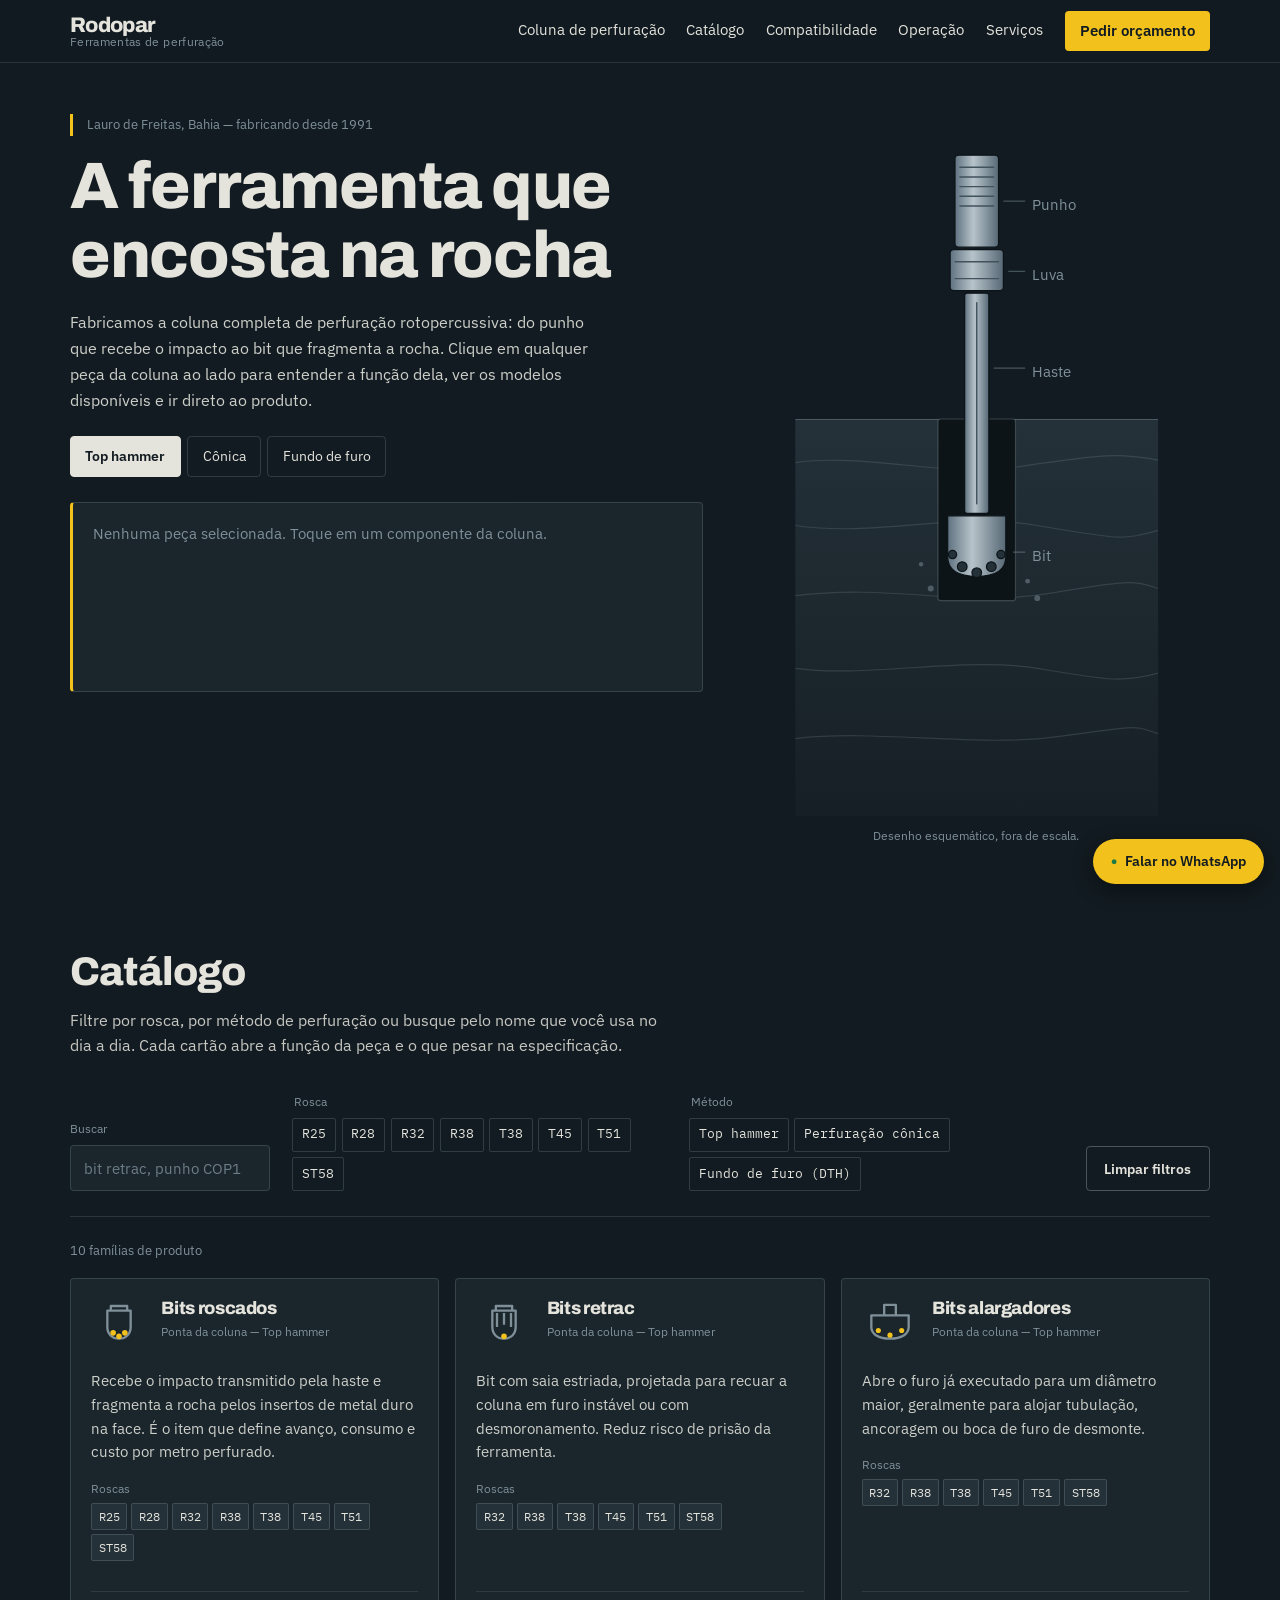
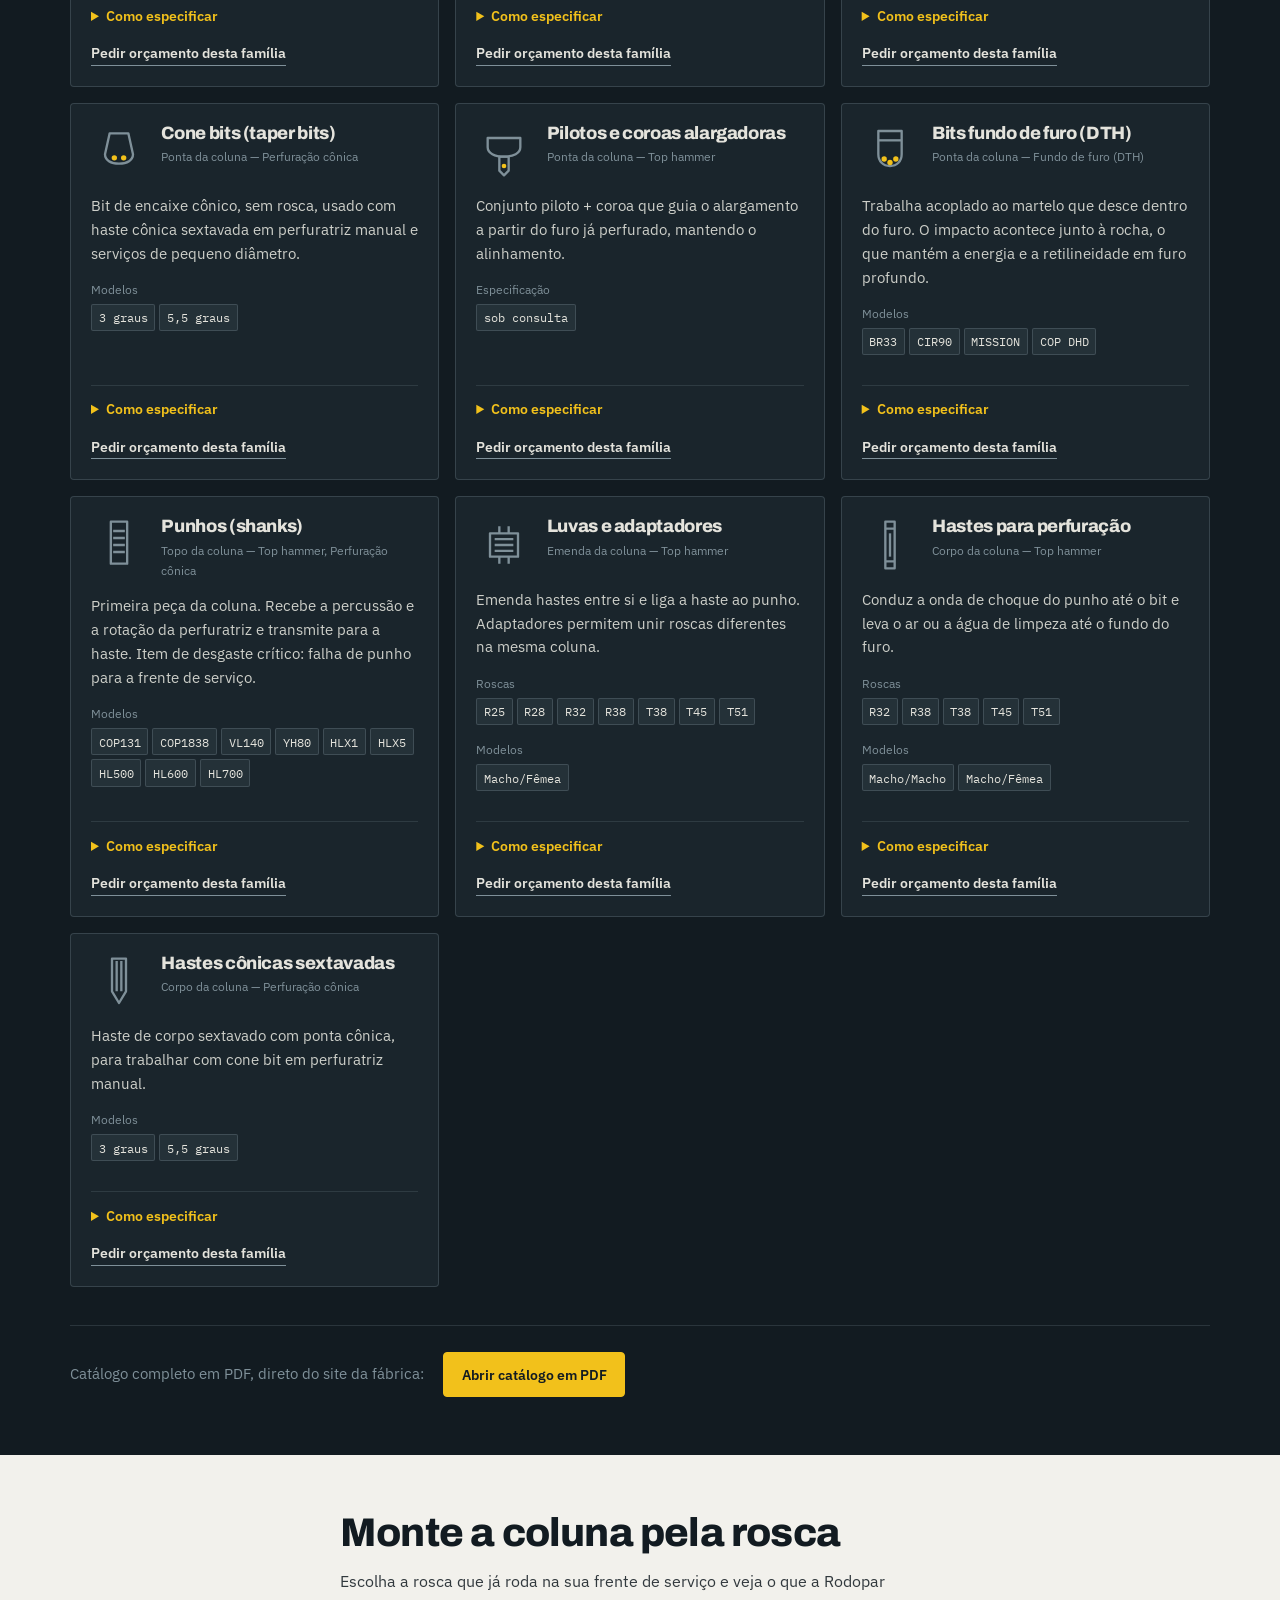
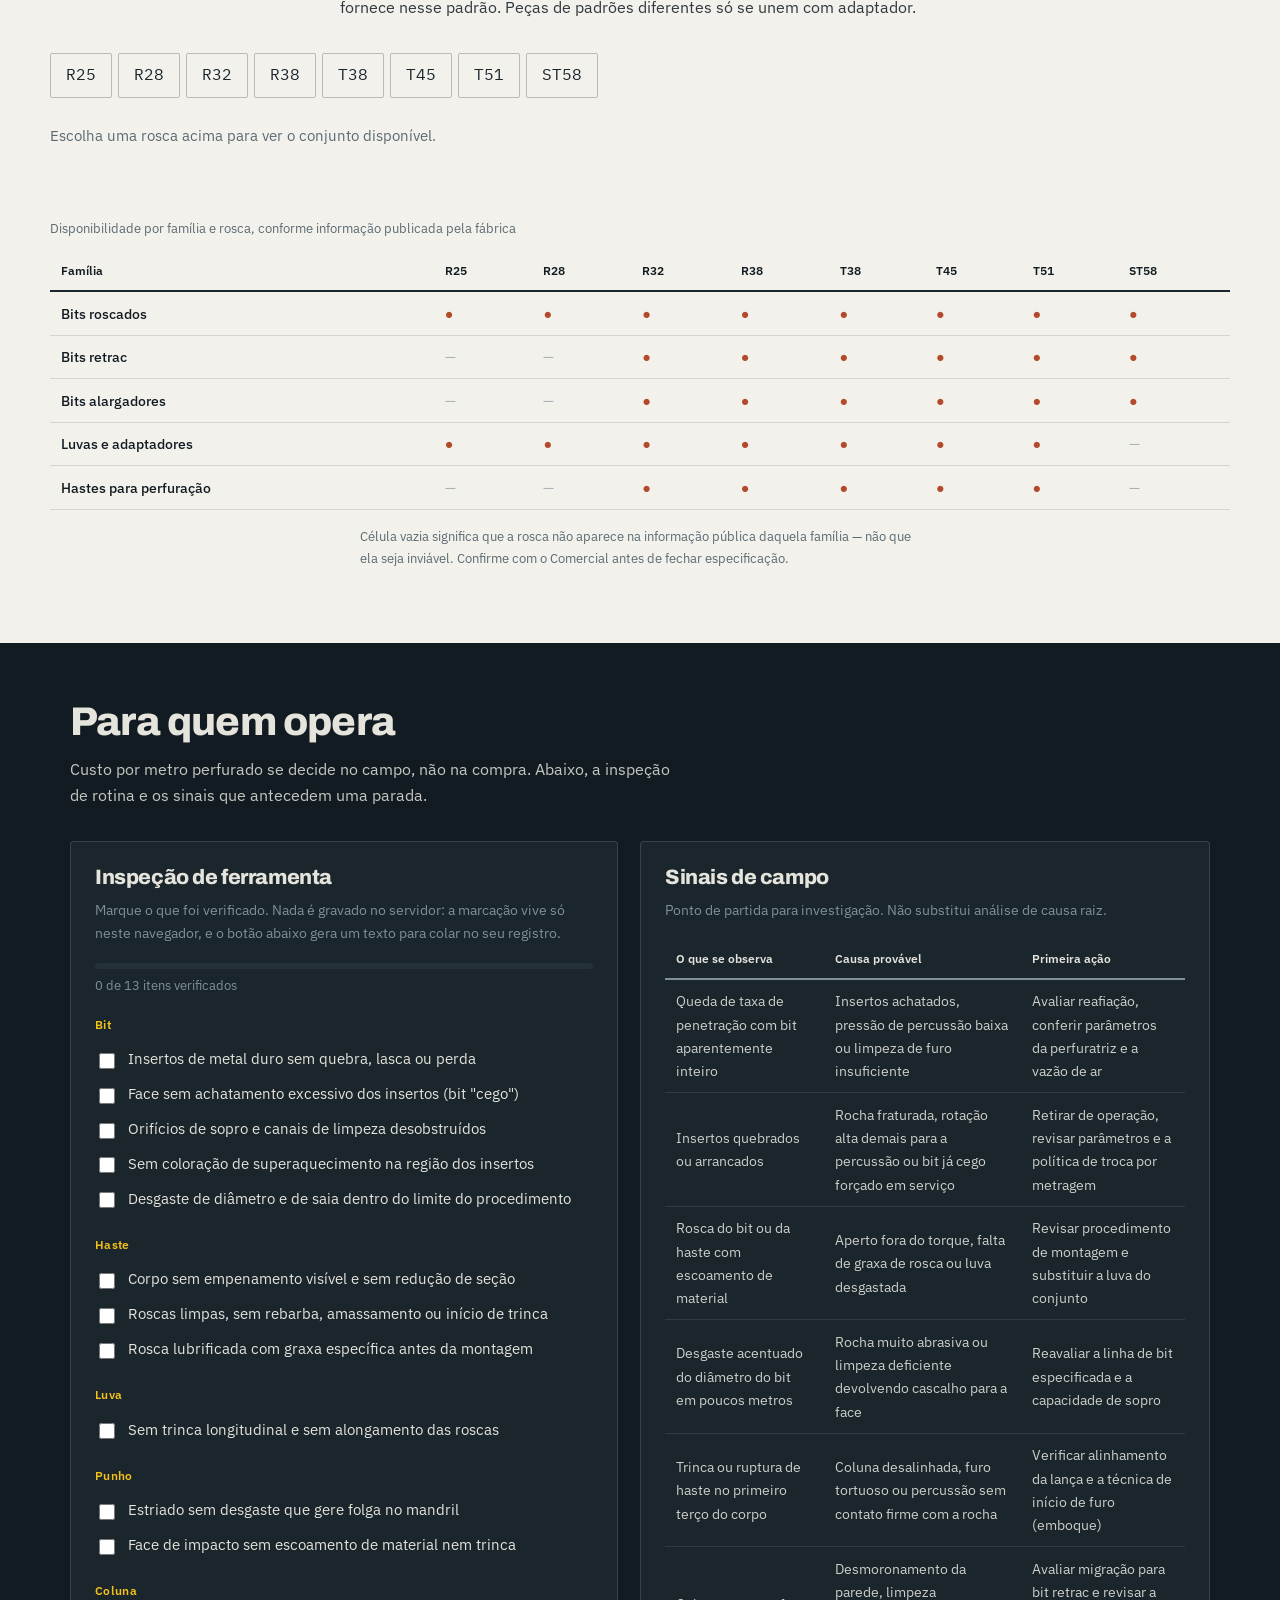
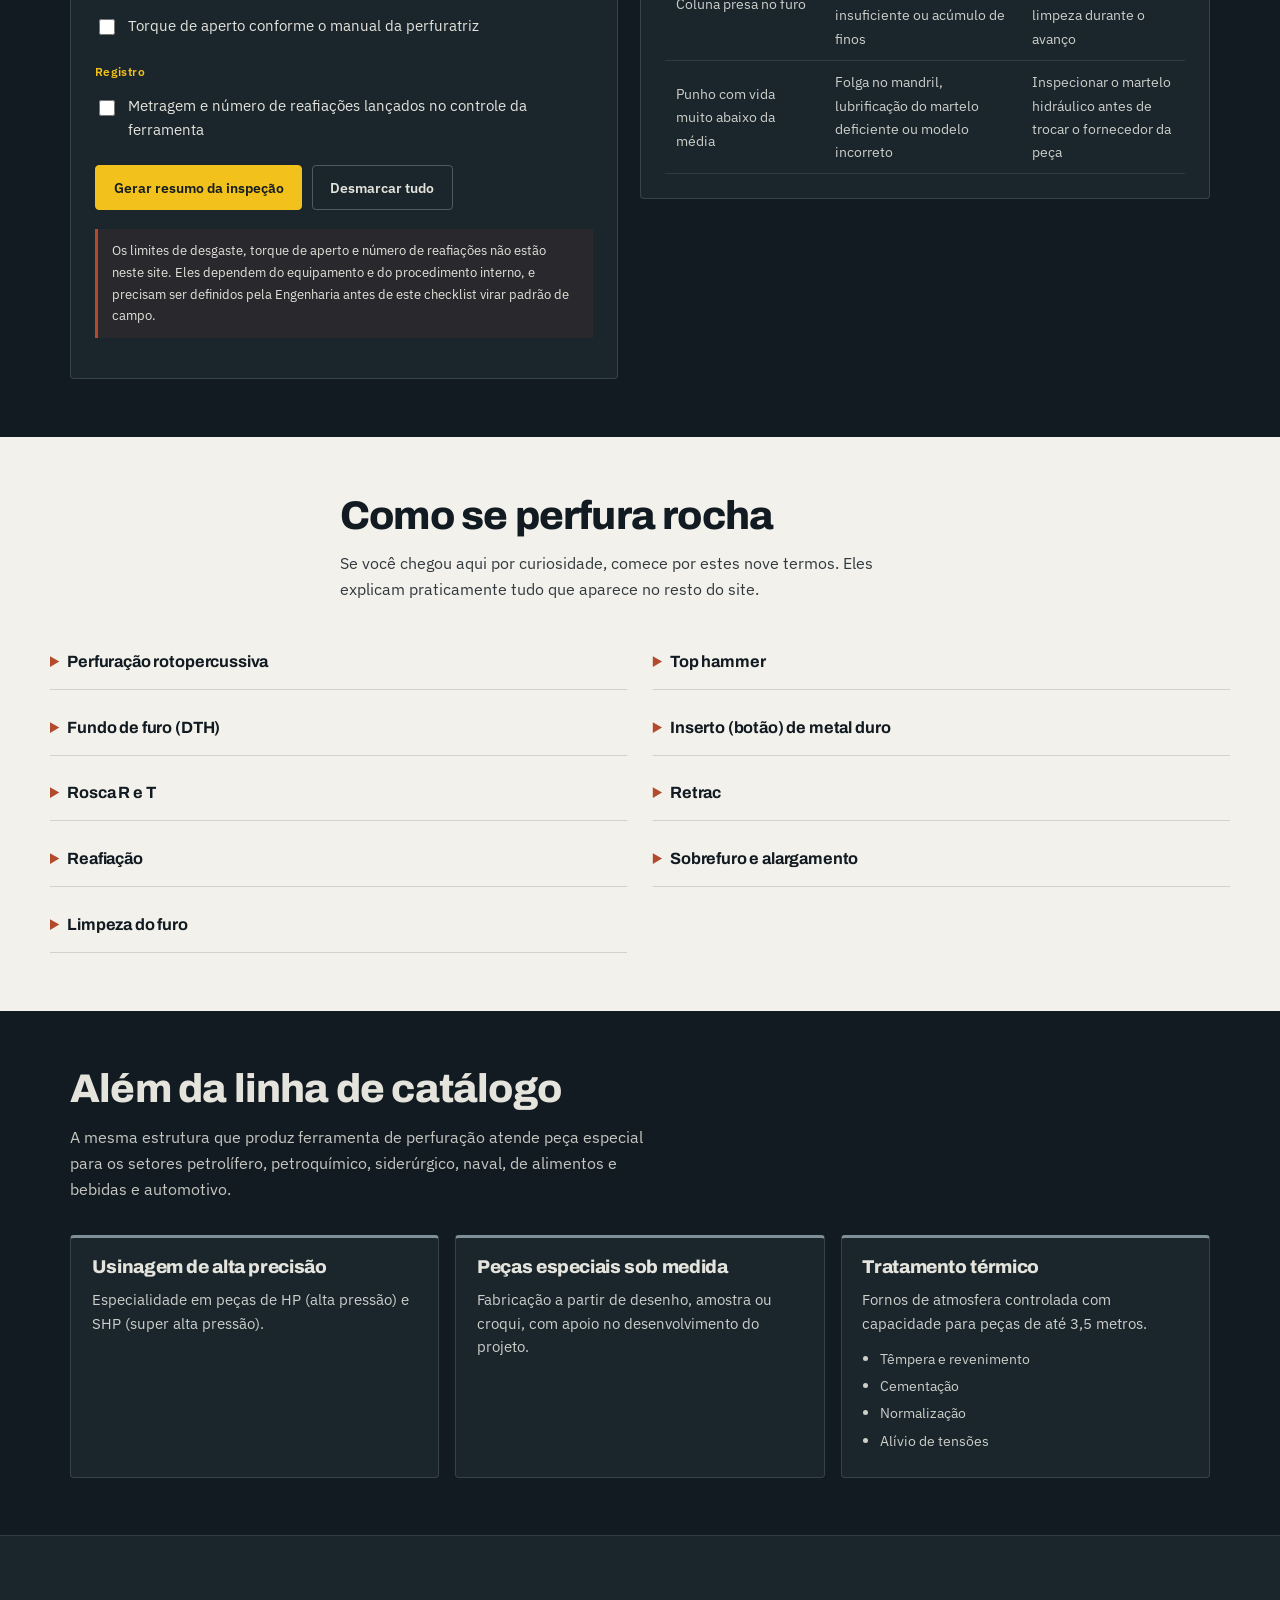
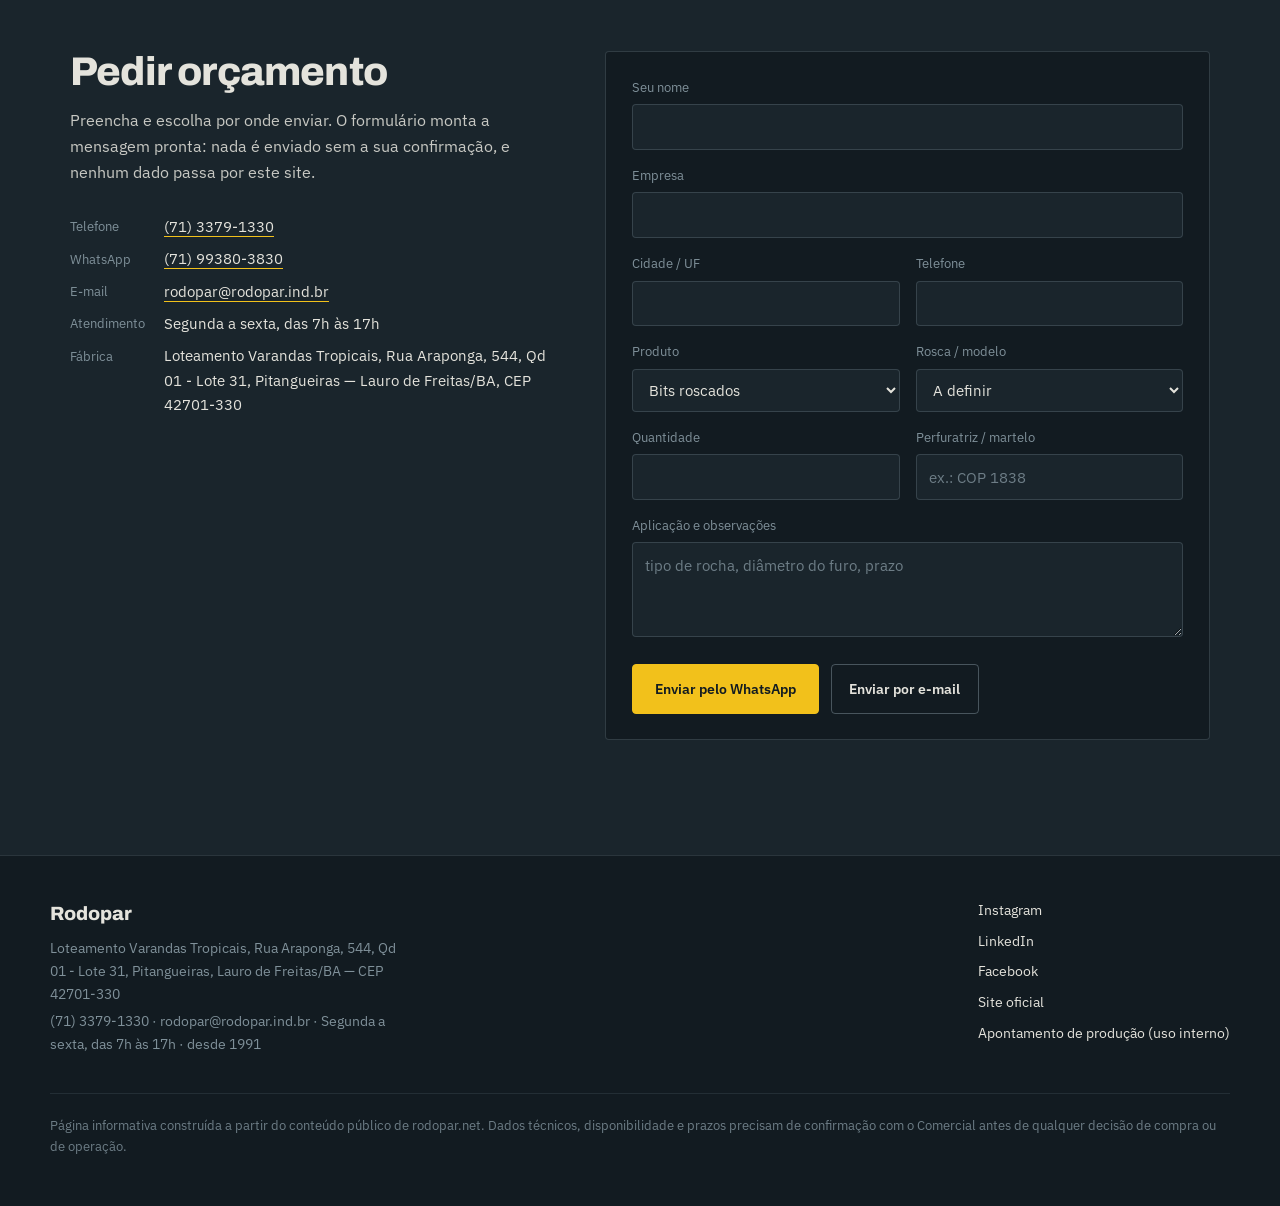
==== index.html @ 286dff02 "Add files via upload" ====
<!DOCTYPE html>
<html lang="pt-BR">
<head>
<meta charset="utf-8">
<meta name="viewport" content="width=device-width, initial-scale=1">
<title>Rodopar — Ferramentas de perfuração para mineração</title>
<meta name="description" content="Fabricante brasileiro de ferramentas de perfuração para mineração desde 1991: bits roscados, retrac, alargadores, cone bits, hastes, luvas, punhos e bits fundo de furo. Catálogo interativo, compatibilidade de roscas e guia de operação.">
<meta name="theme-color" content="#121B21">
<meta property="og:title" content="Rodopar — Ferramentas de perfuração para mineração">
<meta property="og:description" content="Bits, hastes, luvas, punhos e bits DTH. Catálogo interativo e guia de coluna de perfuração.">
<meta property="og:type" content="website">
<link rel="preconnect" href="https://fonts.googleapis.com">
<link rel="preconnect" href="https://fonts.gstatic.com" crossorigin>
<link href="https://fonts.googleapis.com/css2?family=Archivo:wght@500;700;800&family=IBM+Plex+Mono:wght@400;500&family=IBM+Plex+Sans:wght@400;500;600&display=swap" rel="stylesheet">
<style>
/* =============================================================
   Rodopar — estilo.css
   Paleta: aço azulado (têmpera), cinza carbeto, poeira de rocha,
   amarelo de sinalização de mina e óxido de ferro para alertas.
   Tipografia: Archivo (títulos) + IBM Plex Sans (texto)
               + IBM Plex Mono só em códigos de rosca.
   ============================================================= */

:root{
  --aco-900:#121b21;
  --aco-800:#1a252c;
  --aco-700:#243138;
  --aco-600:#33434c;
  --carbeto:#7f9099;
  --poeira:#e4e3dc;
  --poeira-clara:#f2f1ec;
  --branco:#fbfbf9;
  --sinal:#f2c11b;
  --sinal-escuro:#c69a06;
  --oxido:#b24a2b;

  --fonte-titulo:'Archivo','Helvetica Neue',Arial,sans-serif;
  --fonte-texto:'IBM Plex Sans','Segoe UI',Roboto,sans-serif;
  --fonte-cod:'IBM Plex Mono',ui-monospace,monospace;

  --largura:1180px;
  --raio:4px;
  --borda:1px solid rgba(127,144,153,.28);
}

*{box-sizing:border-box}

html{scroll-behavior:smooth}
@media (prefers-reduced-motion:reduce){
  html{scroll-behavior:auto}
  *,*::before,*::after{animation-duration:.001ms !important;transition-duration:.001ms !important}
}

body{
  margin:0;
  background:var(--aco-900);
  color:var(--poeira);
  font-family:var(--fonte-texto);
  font-size:16px;
  line-height:1.62;
  -webkit-font-smoothing:antialiased;
}

h1,h2,h3{font-family:var(--fonte-titulo);font-weight:800;line-height:1.06;letter-spacing:-.02em;margin:0}
p{margin:0 0 1rem}
a{color:inherit}

:focus-visible{outline:2px solid var(--sinal);outline-offset:3px}

.pular{
  position:absolute;left:-999px;top:0;z-index:60;
  background:var(--sinal);color:var(--aco-900);padding:.7rem 1rem;font-weight:600;
}
.pular:focus{left:.5rem;top:.5rem}

/* ---------------- topo ---------------- */
.topo{
  position:sticky;top:0;z-index:50;
  background:rgba(18,27,33,.94);
  backdrop-filter:blur(8px);
  border-bottom:1px solid rgba(127,144,153,.22);
}
.topo__interno{
  max-width:var(--largura);margin:0 auto;padding:.7rem 1.25rem;
  display:flex;align-items:center;gap:1rem;flex-wrap:wrap;
}
.marca{text-decoration:none;display:flex;flex-direction:column;line-height:1.1;margin-right:auto}
.marca__nome{font-family:var(--fonte-titulo);font-weight:800;font-size:1.32rem;letter-spacing:-.03em}
.marca__desc{font-size:.72rem;color:var(--carbeto);letter-spacing:.03em}

.nav{display:flex;align-items:center;gap:1.35rem;flex-wrap:wrap}
.nav a{
  text-decoration:none;font-size:.92rem;color:var(--poeira);
  padding:.2rem 0;border-bottom:2px solid transparent;
}
.nav a:hover{border-bottom-color:var(--sinal)}
.nav .nav__cta{
  background:var(--sinal);color:var(--aco-900);font-weight:600;
  padding:.5rem .95rem;border-radius:var(--raio);border-bottom:none;
}
.nav .nav__cta:hover{background:#ffd23f;border-bottom:none}

.menu-botao{
  display:none;align-items:center;gap:.5rem;
  background:none;border:var(--borda);color:var(--poeira);
  border-radius:var(--raio);padding:.45rem .8rem;font:inherit;font-size:.85rem;cursor:pointer;
}
.menu-botao__barra{width:16px;height:2px;background:currentColor;box-shadow:0 5px 0 currentColor,0 -5px 0 currentColor}

@media (max-width:860px){
  .menu-botao{display:inline-flex}
  .nav{display:none;width:100%;flex-direction:column;align-items:stretch;gap:0;padding-top:.5rem}
  .nav.nav--aberta{display:flex}
  .nav a{padding:.75rem .2rem;border-bottom:1px solid rgba(127,144,153,.16)}
  .nav .nav__cta{margin-top:.6rem;text-align:center}
}

/* ---------------- hero ---------------- */
.hero{
  max-width:var(--largura);margin:0 auto;padding:3.2rem 1.25rem 3rem;
  display:grid;grid-template-columns:1.15fr .85fr;gap:2.5rem;align-items:start;
}
.hero__origem{
  font-size:.82rem;color:var(--carbeto);margin:0 0 1rem;
  padding-left:.85rem;border-left:3px solid var(--sinal);
}
.hero__titulo{font-size:clamp(2.4rem,5.4vw,4.1rem);max-width:15ch}
.hero__resumo{margin-top:1.2rem;max-width:52ch;color:#cdcfc9}

.metodo{display:flex;gap:.4rem;flex-wrap:wrap;margin:1.4rem 0 1.6rem}
.metodo__opcao{
  font:inherit;font-size:.88rem;cursor:pointer;
  background:transparent;color:var(--poeira);
  border:var(--borda);border-radius:var(--raio);padding:.5rem .9rem;
}
.metodo__opcao[aria-pressed="true"]{background:var(--poeira);color:var(--aco-900);border-color:var(--poeira);font-weight:600}

.peca-info{
  border:var(--borda);border-left:3px solid var(--sinal);
  background:var(--aco-800);border-radius:var(--raio);
  padding:1.15rem 1.25rem;min-height:190px;
}
.peca-info__vazio{color:var(--carbeto);font-size:.92rem;margin:0}
.peca-info h3{font-size:1.28rem;margin-bottom:.5rem}
.peca-info__papel{font-size:.76rem;color:var(--sinal);margin:0 0 .55rem;letter-spacing:.04em}
.peca-info p{font-size:.94rem;margin-bottom:.7rem}
.peca-info__lista{display:flex;flex-wrap:wrap;gap:.35rem;margin:0 0 .9rem;padding:0;list-style:none}
.peca-info__lista li{
  font-family:var(--fonte-cod);font-size:.78rem;
  background:var(--aco-700);border:1px solid rgba(127,144,153,.3);
  border-radius:2px;padding:.18rem .45rem;
}
.peca-info__acao{display:inline-block;text-decoration:none;font-size:.88rem;font-weight:600;color:var(--sinal);border-bottom:1px solid var(--sinal)}

/* ---------------- diagrama da coluna ---------------- */
.hero__grafico{position:relative}
.coluna{width:100%;height:auto;display:block;max-height:78vh;margin-inline:auto}
.coluna__nota{font-size:.74rem;color:var(--carbeto);text-align:center;margin:.6rem 0 0}

.estrato path{fill:none;stroke:rgba(127,144,153,.24);stroke-width:1}
.superficie{stroke:var(--carbeto);stroke-width:1.4;opacity:.6}
.furo{fill:#0d1418;stroke:rgba(127,144,153,.35);stroke-width:1}
.pó circle{fill:var(--carbeto);opacity:.5}

.peca{cursor:pointer}
.peca__alvo{fill:transparent}
.peca__corpo{fill:url(#gradAco);stroke:#0d1418;stroke-width:1}
.peca__detalhe path{fill:none;stroke:#41525c;stroke-width:1.2;stroke-linecap:round}
.peca__botoes circle{fill:var(--aco-700);stroke:#0d1418;stroke-width:1}
.peca__rotulo{
  font-family:var(--fonte-texto);font-size:12px;fill:var(--carbeto);
  dominant-baseline:middle;
}
.peca__linha{stroke:rgba(127,144,153,.5);stroke-width:1}

.peca:hover .peca__corpo,
.peca:focus-visible .peca__corpo{stroke:var(--sinal);stroke-width:2}
.peca:hover .peca__rotulo,
.peca:focus-visible .peca__rotulo{fill:var(--poeira)}
.peca:focus{outline:none}

.peca[data-ativa="true"] .peca__corpo{stroke:var(--sinal);stroke-width:2.4}
.peca[data-ativa="true"] .peca__rotulo{fill:var(--sinal);font-weight:600}
.peca[data-ativa="true"] .peca__botoes circle{fill:var(--sinal-escuro)}
.peca--externa .peca__corpo{fill:#3c4a53}

/* o atributo hidden nao vale dentro de SVG: precisa da regra abaixo */
.conjunto[hidden]{display:none}

/* revelação única no carregamento */
.conjunto:not([hidden]) .peca{animation:surgir .5s ease-out both}
.conjunto:not([hidden]) .peca:nth-of-type(2){animation-delay:.08s}
.conjunto:not([hidden]) .peca:nth-of-type(3){animation-delay:.16s}
.conjunto:not([hidden]) .peca:nth-of-type(4){animation-delay:.24s}
@keyframes surgir{from{opacity:0;transform:translateY(-14px)}to{opacity:1;transform:none}}

@media (max-width:900px){
  .hero{grid-template-columns:1fr;padding-top:2.2rem}
  .hero__grafico{order:-1}
  .coluna{max-width:330px;max-height:none}
}

/* ---------------- seções ---------------- */
.secao{max-width:var(--largura);margin:0 auto;padding:3.6rem 1.25rem}
.secao--claro{
  max-width:none;background:var(--poeira-clara);color:var(--aco-900);
}
.secao--claro > *{max-width:var(--largura);margin-inline:auto}
.secao--escuro{max-width:none;background:var(--aco-800);border-top:1px solid rgba(127,144,153,.2)}
.secao--escuro > *{max-width:var(--largura);margin-inline:auto}

.secao__cabeca{margin-bottom:2rem;max-width:60ch}
.secao__titulo{font-size:clamp(1.7rem,3.2vw,2.5rem)}
.secao__intro{margin-top:.9rem;color:inherit;opacity:.86;font-size:1rem}

.rotulo{font-size:.78rem;color:var(--carbeto);display:block;margin-bottom:.4rem}
.secao--claro .rotulo{color:#5b6a72}

/* ---------------- filtros ---------------- */
.filtros{
  display:grid;grid-template-columns:minmax(200px,1fr) auto auto auto;
  gap:1.4rem;align-items:end;padding-bottom:1.6rem;
  border-bottom:1px solid rgba(127,144,153,.22);
}
.filtros__grupo{border:none;margin:0;padding:0;min-width:0}
.filtros__busca input{
  width:100%;font:inherit;font-size:.95rem;color:var(--poeira);
  background:var(--aco-800);border:var(--borda);border-radius:var(--raio);padding:.6rem .8rem;
}
.filtros__busca input::placeholder{color:#6d7d86}

.chips{display:flex;flex-wrap:wrap;gap:.35rem}
.chip{
  font:inherit;font-family:var(--fonte-cod);font-size:.8rem;cursor:pointer;
  background:transparent;color:var(--poeira);
  border:var(--borda);border-radius:2px;padding:.34rem .55rem;
}
.chip[aria-pressed="true"]{background:var(--sinal);border-color:var(--sinal);color:var(--aco-900);font-weight:500}
.chips--grande .chip{font-size:1rem;padding:.55rem .95rem}
.secao--claro .chip{color:var(--aco-800);border-color:rgba(36,49,56,.28)}
.secao--claro .chip[aria-pressed="true"]{background:var(--aco-800);border-color:var(--aco-800);color:var(--poeira-clara)}

.botao{
  display:inline-block;font:inherit;font-size:.9rem;font-weight:600;cursor:pointer;
  text-decoration:none;text-align:center;
  background:var(--sinal);color:var(--aco-900);
  border:1px solid var(--sinal);border-radius:var(--raio);padding:.62rem 1.1rem;
}
.botao:hover{background:#ffd23f}
.botao--vazio{background:transparent;color:inherit;border-color:rgba(127,144,153,.5)}
.botao--vazio:hover{background:rgba(127,144,153,.14)}
.botao--destaque{padding:.75rem 1.4rem}

.contagem{font-size:.84rem;color:var(--carbeto);margin:1.4rem 0 1rem}

/* ---------------- grade de produtos ---------------- */
.grade{display:grid;grid-template-columns:repeat(auto-fill,minmax(280px,1fr));gap:1rem}

.cartao{
  background:var(--aco-800);border:var(--borda);border-radius:var(--raio);
  padding:1.25rem;display:flex;flex-direction:column;
}
.cartao__topo{display:flex;align-items:flex-start;gap:.9rem;margin-bottom:.9rem}
.cartao__icone{flex:0 0 56px;width:56px;height:56px}
.cartao__icone svg{width:100%;height:100%}
.cartao__icone .traco{fill:none;stroke:var(--carbeto);stroke-width:2;stroke-linejoin:round}
.cartao__icone .cheio{fill:var(--sinal);stroke:none}
.cartao__nome{font-size:1.12rem;margin-bottom:.2rem}
.cartao__posicao{font-size:.78rem;color:var(--carbeto);margin:0}

.cartao__funcao{font-size:.92rem;margin-bottom:.9rem;color:#cdcfc9}

.cartao__dados{margin:0 0 .9rem}
.cartao__dados dt{font-size:.74rem;color:var(--carbeto);margin-bottom:.3rem}
.cartao__dados dd{margin:0 0 .7rem}
.cod{
  display:inline-block;font-family:var(--fonte-cod);font-size:.78rem;
  background:var(--aco-700);border:1px solid rgba(127,144,153,.3);
  border-radius:2px;padding:.16rem .42rem;margin:0 .25rem .25rem 0;
}

.cartao__detalhe{margin-top:auto;border-top:1px solid rgba(127,144,153,.2);padding-top:.8rem}
.cartao__detalhe summary{cursor:pointer;font-size:.88rem;font-weight:600;color:var(--sinal)}
.cartao__detalhe p{font-size:.9rem;margin:.7rem 0 0;color:#cdcfc9}

.selo-verificar{
  display:block;margin-top:.8rem;font-size:.8rem;line-height:1.5;
  border-left:3px solid var(--oxido);padding:.5rem .7rem;background:rgba(178,74,43,.12);
}
.cartao__cta{
  margin-top:.9rem;font-size:.88rem;font-weight:600;text-decoration:none;
  color:var(--poeira);border-bottom:1px solid var(--carbeto);align-self:flex-start;
}
.cartao__cta:hover{color:var(--sinal);border-bottom-color:var(--sinal)}

.vazio{
  grid-column:1/-1;border:1px dashed rgba(127,144,153,.4);border-radius:var(--raio);
  padding:2rem;text-align:center;color:var(--carbeto);
}

.catalogo-pdf{
  margin-top:2.4rem;padding-top:1.6rem;border-top:1px solid rgba(127,144,153,.22);
  display:flex;align-items:center;gap:1.2rem;flex-wrap:wrap;
}
.catalogo-pdf p{margin:0;font-size:.94rem;color:var(--carbeto)}

/* ---------------- compatibilidade ---------------- */
.seletor-rosca{margin-bottom:1.6rem}
.resultado-rosca{margin-bottom:2.2rem;min-height:60px}
.resultado-rosca__caixa{
  background:var(--branco);border:1px solid rgba(36,49,56,.16);
  border-left:3px solid var(--aco-800);border-radius:var(--raio);padding:1.2rem 1.35rem;
}
.resultado-rosca h3{font-size:1.2rem;margin-bottom:.7rem}
.resultado-rosca ul{margin:0;padding-left:1.1rem}
.resultado-rosca li{margin-bottom:.35rem}
.resultado-rosca__nada{color:#5b6a72;font-size:.94rem;margin:0}
.resultado-rosca a{font-weight:600}

.tabela-envolve{overflow-x:auto;-webkit-overflow-scrolling:touch}
.tabela{width:100%;border-collapse:collapse;font-size:.9rem;min-width:600px}
.tabela caption{text-align:left;font-size:.8rem;color:#5b6a72;padding-bottom:.7rem}
.tabela th,.tabela td{padding:.6rem .7rem;text-align:left;border-bottom:1px solid rgba(36,49,56,.14)}
.tabela thead th{font-size:.78rem;font-weight:600;border-bottom:2px solid var(--aco-800);white-space:nowrap}
.tabela tbody th{font-weight:500}
.tabela td[data-tem="1"]{color:var(--aco-900);font-weight:600}
.tabela td[data-tem="0"]{color:#a9b2b7}
.marca-sim{color:var(--oxido)}

.oculto-visual{
  position:absolute;width:1px;height:1px;overflow:hidden;
  clip:rect(0 0 0 0);white-space:nowrap;
}

.aviso{font-size:.84rem;color:#5b6a72;margin-top:1rem;max-width:70ch}
.aviso--forte{
  border-left:3px solid var(--oxido);padding:.7rem .9rem;
  background:rgba(178,74,43,.1);color:inherit;margin-top:1.2rem;
}

/* ---------------- operação ---------------- */
.operacao{display:grid;grid-template-columns:1fr 1fr;gap:1.4rem;align-items:start}
.painel{background:var(--aco-800);border:var(--borda);border-radius:var(--raio);padding:1.5rem}
.painel__titulo{font-size:1.3rem;margin-bottom:.7rem}
.painel__ajuda{font-size:.88rem;color:var(--carbeto)}
.painel .tabela{min-width:520px}
.painel .tabela caption{color:var(--carbeto)}
.painel .tabela th,.painel .tabela td{border-bottom-color:rgba(127,144,153,.2)}
.painel .tabela thead th{border-bottom:2px solid var(--carbeto);color:var(--poeira)}
.painel .tabela td{color:#cdcfc9}

.progresso{margin:1.1rem 0}
.progresso__barra{height:6px;background:var(--aco-700);border-radius:3px;overflow:hidden}
.progresso__barra span{display:block;height:100%;width:0;background:var(--sinal);transition:width .25s ease}
.progresso__texto{font-size:.8rem;color:var(--carbeto);margin:.45rem 0 0}

.checklist__grupo{margin-bottom:1.1rem}
.checklist__grupo h4{
  font-family:var(--fonte-texto);font-size:.78rem;font-weight:600;color:var(--sinal);
  margin:0 0 .5rem;letter-spacing:.03em;
}
.checklist__item{display:flex;gap:.6rem;align-items:flex-start;padding:.32rem 0;font-size:.92rem;cursor:pointer}
.checklist__item input{margin-top:.35rem;accent-color:var(--sinal);width:16px;height:16px;flex:0 0 auto}
.checklist__item input:checked + span{color:var(--carbeto);text-decoration:line-through}

.painel__acoes{display:flex;gap:.6rem;flex-wrap:wrap;margin-top:1rem}
.resumo{
  margin-top:1rem;background:var(--aco-900);border:var(--borda);border-radius:var(--raio);
  padding:1rem;font-family:var(--fonte-cod);font-size:.78rem;line-height:1.6;
  white-space:pre-wrap;max-height:280px;overflow:auto;
}

@media (max-width:900px){
  .operacao{grid-template-columns:1fr}
  .filtros{grid-template-columns:1fr}
}

/* ---------------- glossário ---------------- */
.glossario{display:grid;grid-template-columns:1fr 1fr;gap:.7rem 1.6rem}
.termo{border-bottom:1px solid rgba(36,49,56,.16)}
.termo summary{
  cursor:pointer;padding:.85rem 0;font-family:var(--fonte-titulo);
  font-weight:700;font-size:1.02rem;letter-spacing:-.01em;
}
.termo summary::marker{color:var(--oxido)}
.termo p{font-size:.92rem;margin:0 0 1rem;max-width:56ch;color:#3d4a51}

@media (max-width:760px){ .glossario{grid-template-columns:1fr} }

/* ---------------- serviços ---------------- */
.servicos{display:grid;grid-template-columns:repeat(auto-fit,minmax(260px,1fr));gap:1rem}
.servico{
  border:var(--borda);border-top:3px solid var(--carbeto);border-radius:var(--raio);
  padding:1.3rem;background:var(--aco-800);
}
.servico h3{font-size:1.16rem;margin-bottom:.6rem}
.servico p{font-size:.92rem;color:#cdcfc9;margin-bottom:.7rem}
.servico ul{margin:0;padding-left:1.1rem;font-size:.9rem;color:#cdcfc9}
.servico li{margin-bottom:.25rem}

/* ---------------- orçamento ---------------- */
.orcamento{display:grid;grid-template-columns:.9fr 1.1fr;gap:2.5rem;padding:3.6rem 1.25rem}
.contato{margin:1.8rem 0 0;display:grid;grid-template-columns:auto 1fr;gap:.5rem 1.2rem;font-size:.94rem}
.contato dt{color:var(--carbeto);font-size:.82rem;padding-top:.1rem}
.contato dd{margin:0}
.contato a{text-decoration:none;border-bottom:1px solid var(--sinal)}

.form{background:var(--aco-900);border:var(--borda);border-radius:var(--raio);padding:1.6rem}
.form__linha{margin-bottom:1rem}
.form__duplo{display:grid;grid-template-columns:1fr 1fr;gap:1rem}
.form label{display:block;font-size:.8rem;color:var(--carbeto);margin-bottom:.35rem}
.form input,.form select,.form textarea{
  width:100%;font:inherit;font-size:.95rem;color:var(--poeira);
  background:var(--aco-800);border:var(--borda);border-radius:var(--raio);padding:.6rem .75rem;
}
.form textarea{resize:vertical}
.form input::placeholder,.form textarea::placeholder{color:#6d7d86}
.form input[aria-invalid="true"],.form select[aria-invalid="true"]{border-color:var(--oxido)}
.form__erro{color:#e8886a;font-size:.86rem;margin:0 0 1rem}
.form__acoes{display:flex;gap:.7rem;flex-wrap:wrap;margin-top:1.2rem}

@media (max-width:900px){
  .orcamento{grid-template-columns:1fr;gap:2rem}
  .form__duplo{grid-template-columns:1fr;gap:0}
}

/* ---------------- rodapé ---------------- */
.rodape{border-top:1px solid rgba(127,144,153,.22);padding:2.6rem 1.25rem 3rem;background:var(--aco-900)}
.rodape__interno{
  max-width:var(--largura);margin:0 auto;display:flex;gap:2rem;
  justify-content:space-between;flex-wrap:wrap;
}
.rodape__marca{font-family:var(--fonte-titulo);font-weight:800;font-size:1.2rem;margin:0 0 .5rem}
.rodape__linha{font-size:.88rem;color:var(--carbeto);margin:0 0 .3rem;max-width:44ch}
.rodape__redes{display:flex;flex-direction:column;gap:.4rem;font-size:.9rem}
.rodape__redes a{text-decoration:none;color:var(--poeira);border-bottom:1px solid transparent;align-self:flex-start}
.rodape__redes a:hover{border-bottom-color:var(--sinal)}
.rodape__nota{
  max-width:var(--largura);margin:2rem auto 0;padding-top:1.4rem;
  border-top:1px solid rgba(127,144,153,.16);
  font-size:.8rem;color:#6d7d86;
}

/* ---------------- botão flutuante ---------------- */
.zap-flutuante{
  position:fixed;right:1rem;bottom:1rem;z-index:45;
  display:inline-flex;align-items:center;gap:.5rem;
  background:var(--sinal);color:var(--aco-900);text-decoration:none;
  font-size:.88rem;font-weight:600;padding:.7rem 1.1rem;border-radius:999px;
  box-shadow:0 6px 20px rgba(0,0,0,.4);
}
.zap-flutuante span{color:#1c7a45;font-size:.7rem}
.zap-flutuante:hover{background:#ffd23f}
@media (max-width:520px){ .zap-flutuante{left:1rem;right:1rem;justify-content:center} }

</style>
</head>
<body>

<a class="pular" href="#catalogo">Ir direto para o catálogo</a>

<header class="topo" id="topo">
  <div class="topo__interno">
    <a class="marca" href="#topo">
      <span class="marca__nome">Rodopar</span>
      <span class="marca__desc">Ferramentas de perfuração</span>
    </a>

    <button class="menu-botao" id="menuBotao" aria-expanded="false" aria-controls="navPrincipal">
      <span class="menu-botao__barra"></span>
      Menu
    </button>

    <nav class="nav" id="navPrincipal" aria-label="Navegação principal">
      <a href="#coluna">Coluna de perfuração</a>
      <a href="#catalogo">Catálogo</a>
      <a href="#compatibilidade">Compatibilidade</a>
      <a href="#operacao">Operação</a>
      <a href="#servicos">Serviços</a>
      <a class="nav__cta" href="#orcamento">Pedir orçamento</a>
    </nav>
  </div>
</header>

<!-- ============================================================
     HERO + DIAGRAMA INTERATIVO DA COLUNA
     ============================================================ -->
<main>
<section class="hero" id="coluna">
  <div class="hero__texto">
    <p class="hero__origem">Lauro de Freitas, Bahia — fabricando desde 1991</p>
    <h1 class="hero__titulo">A ferramenta que encosta na rocha</h1>
    <p class="hero__resumo">
      Fabricamos a coluna completa de perfuração rotopercussiva: do punho que recebe
      o impacto ao bit que fragmenta a rocha. Clique em qualquer peça da coluna ao lado
      para entender a função dela, ver os modelos disponíveis e ir direto ao produto.
    </p>

    <div class="metodo" role="group" aria-label="Escolha o método de perfuração">
      <button class="metodo__opcao" data-metodo="tophammer" aria-pressed="true">Top hammer</button>
      <button class="metodo__opcao" data-metodo="conica" aria-pressed="false">Cônica</button>
      <button class="metodo__opcao" data-metodo="dth" aria-pressed="false">Fundo de furo</button>
    </div>

    <!-- Painel de informação da peça selecionada -->
    <div class="peca-info" id="pecaInfo" aria-live="polite">
      <p class="peca-info__vazio">Nenhuma peça selecionada. Toque em um componente da coluna.</p>
    </div>
  </div>

  <div class="hero__grafico">
    <svg class="coluna" id="colunaSvg" viewBox="0 0 300 580" role="group"
         aria-label="Diagrama da coluna de perfuração. Use Tab para navegar entre as peças.">
      <defs>
        <linearGradient id="gradRocha" x1="0" y1="0" x2="0" y2="1">
          <stop offset="0%" stop-color="#243138"/>
          <stop offset="100%" stop-color="#161f25"/>
        </linearGradient>
        <linearGradient id="gradAco" x1="0" y1="0" x2="1" y2="0">
          <stop offset="0%" stop-color="#5f7280"/>
          <stop offset="42%" stop-color="#b7c3ca"/>
          <stop offset="100%" stop-color="#576976"/>
        </linearGradient>
        <clipPath id="cortaRocha"><rect x="0" y="252" width="300" height="328"/></clipPath>
      </defs>

      <!-- maciço rochoso -->
      <g clip-path="url(#cortaRocha)" aria-hidden="true">
        <rect x="0" y="252" width="300" height="328" fill="url(#gradRocha)"/>
        <g class="estrato">
          <path d="M0 288 C60 280 120 300 180 292 S260 278 300 286"/>
          <path d="M0 340 C70 350 130 328 200 340 S270 352 300 344"/>
          <path d="M0 398 C80 388 140 408 210 396 S280 386 300 392"/>
          <path d="M0 458 C60 466 140 448 200 458 S270 470 300 462"/>
          <path d="M0 516 C70 508 150 524 220 514 S280 506 300 512"/>
        </g>
        <path class="superficie" d="M0 252 H300"/>
      </g>

      <!-- ---------- TOP HAMMER ---------- -->
      <g class="conjunto" data-conjunto="tophammer">
        <!-- furo -->
        <rect class="furo" x="118" y="252" width="64" height="150" rx="2"/>

        <g class="peca" data-peca="punhos" tabindex="0" role="button"
           aria-label="Punho, primeira peça da coluna">
          <rect class="peca__corpo" x="132" y="34" width="36" height="76" rx="3"/>
          <g class="peca__detalhe">
            <path d="M136 44h28M136 52h28M136 60h28M136 68h28M136 76h28"/>
          </g>
          <rect class="peca__alvo" x="120" y="28" width="60" height="88"/>
          <text class="peca__rotulo" x="196" y="76">Punho</text>
          <path class="peca__linha" d="M172 72h18"/>
        </g>

        <g class="peca" data-peca="luvas" tabindex="0" role="button"
           aria-label="Luva de emenda">
          <rect class="peca__corpo" x="128" y="112" width="44" height="34" rx="3"/>
          <g class="peca__detalhe"><path d="M132 122h36M132 136h36"/></g>
          <rect class="peca__alvo" x="120" y="110" width="60" height="38"/>
          <text class="peca__rotulo" x="196" y="134">Luva</text>
          <path class="peca__linha" d="M176 130h14"/>
        </g>

        <g class="peca" data-peca="hastes" tabindex="0" role="button"
           aria-label="Haste de perfuração">
          <rect class="peca__corpo" x="140" y="148" width="20" height="182" rx="2"/>
          <g class="peca__detalhe"><path d="M150 156v166"/></g>
          <rect class="peca__alvo" x="126" y="148" width="48" height="182"/>
          <text class="peca__rotulo" x="196" y="214">Haste</text>
          <path class="peca__linha" d="M164 210h26"/>
        </g>

        <g class="peca" data-peca="bits-roscados" tabindex="0" role="button"
           aria-label="Bit roscado na ponta da coluna">
          <path class="peca__corpo" d="M126 332h48v34c0 10-8 16-24 16s-24-6-24-16z"/>
          <g class="peca__botoes">
            <circle cx="138" cy="374" r="4"/><circle cx="150" cy="379" r="4"/>
            <circle cx="162" cy="374" r="4"/><circle cx="130" cy="364" r="3.4"/>
            <circle cx="170" cy="364" r="3.4"/>
          </g>
          <rect class="peca__alvo" x="118" y="330" width="64" height="58"/>
          <text class="peca__rotulo" x="196" y="366">Bit</text>
          <path class="peca__linha" d="M180 362h10"/>
        </g>

        <g class="pó" aria-hidden="true">
          <circle cx="112" cy="392" r="2.5"/><circle cx="192" cy="386" r="2"/>
          <circle cx="104" cy="372" r="1.8"/><circle cx="200" cy="400" r="2.4"/>
        </g>
      </g>

      <!-- ---------- CÔNICA ---------- -->
      <g class="conjunto" data-conjunto="conica" hidden>
        <rect class="furo" x="126" y="252" width="48" height="120" rx="2"/>

        <g class="peca" data-peca="punhos" tabindex="0" role="button" aria-label="Punho">
          <rect class="peca__corpo" x="132" y="60" width="36" height="72" rx="3"/>
          <g class="peca__detalhe"><path d="M136 70h28M136 78h28M136 86h28M136 94h28"/></g>
          <rect class="peca__alvo" x="120" y="54" width="60" height="84"/>
          <text class="peca__rotulo" x="196" y="100">Punho</text>
          <path class="peca__linha" d="M172 96h18"/>
        </g>

        <g class="peca" data-peca="hastes-conicas" tabindex="0" role="button"
           aria-label="Haste cônica sextavada">
          <path class="peca__corpo" d="M138 134h24v170l-12 12-12-12z"/>
          <g class="peca__detalhe"><path d="M144 142v158M156 142v158"/></g>
          <rect class="peca__alvo" x="126" y="134" width="48" height="182"/>
          <text class="peca__rotulo" x="196" y="222">Haste sextavada</text>
          <path class="peca__linha" d="M166 218h24"/>
        </g>

        <g class="peca" data-peca="cone-bits" tabindex="0" role="button" aria-label="Cone bit">
          <path class="peca__corpo" d="M134 318h32l6 30c0 8-8 12-22 12s-22-4-22-12z"/>
          <g class="peca__botoes">
            <circle cx="142" cy="352" r="3.6"/><circle cx="150" cy="356" r="3.6"/>
            <circle cx="158" cy="352" r="3.6"/>
          </g>
          <rect class="peca__alvo" x="120" y="316" width="60" height="50"/>
          <text class="peca__rotulo" x="196" y="346">Cone bit</text>
          <path class="peca__linha" d="M176 342h14"/>
        </g>
      </g>

      <!-- ---------- DTH ---------- -->
      <g class="conjunto" data-conjunto="dth" hidden>
        <rect class="furo" x="120" y="252" width="60" height="250" rx="2"/>

        <g class="peca peca--externa" data-peca="tubo" tabindex="0" role="button"
           aria-label="Tubo de perfuração, item do equipamento">
          <rect class="peca__corpo" x="138" y="40" width="24" height="290" rx="2"/>
          <g class="peca__detalhe"><path d="M150 50v270"/></g>
          <rect class="peca__alvo" x="126" y="40" width="48" height="290"/>
          <text class="peca__rotulo" x="196" y="150">Tubo</text>
          <path class="peca__linha" d="M166 146h24"/>
        </g>

        <g class="peca peca--externa" data-peca="martelo" tabindex="0" role="button"
           aria-label="Martelo de fundo, item do equipamento">
          <rect class="peca__corpo" x="130" y="332" width="40" height="86" rx="3"/>
          <g class="peca__detalhe"><path d="M134 348h32M134 402h32"/></g>
          <rect class="peca__alvo" x="120" y="330" width="60" height="90"/>
          <text class="peca__rotulo" x="196" y="380">Martelo de fundo</text>
          <path class="peca__linha" d="M174 376h16"/>
        </g>

        <g class="peca" data-peca="bits-dth" tabindex="0" role="button" aria-label="Bit fundo de furo">
          <path class="peca__corpo" d="M126 420h48v36c0 10-8 16-24 16s-24-6-24-16z"/>
          <g class="peca__botoes">
            <circle cx="138" cy="464" r="4"/><circle cx="150" cy="469" r="4"/>
            <circle cx="162" cy="464" r="4"/><circle cx="130" cy="453" r="3.4"/>
            <circle cx="170" cy="453" r="3.4"/>
          </g>
          <rect class="peca__alvo" x="118" y="418" width="64" height="60"/>
          <text class="peca__rotulo" x="196" y="456">Bit DTH</text>
          <path class="peca__linha" d="M180 452h10"/>
        </g>
      </g>
    </svg>
    <p class="coluna__nota">Desenho esquemático, fora de escala.</p>
  </div>
</section>

<!-- ============================================================
     CATÁLOGO
     ============================================================ -->
<section class="secao" id="catalogo">
  <div class="secao__cabeca">
    <h2 class="secao__titulo">Catálogo</h2>
    <p class="secao__intro">
      Filtre por rosca, por método de perfuração ou busque pelo nome que você usa no dia a dia.
      Cada cartão abre a função da peça e o que pesar na especificação.
    </p>
  </div>

  <div class="filtros">
    <div class="filtros__busca">
      <label class="rotulo" for="busca">Buscar</label>
      <input type="search" id="busca" placeholder="bit retrac, punho COP131, T45…" autocomplete="off">
    </div>

    <fieldset class="filtros__grupo">
      <legend class="rotulo">Rosca</legend>
      <div class="chips" id="chipsRosca"></div>
    </fieldset>

    <fieldset class="filtros__grupo">
      <legend class="rotulo">Método</legend>
      <div class="chips" id="chipsMetodo"></div>
    </fieldset>

    <button class="botao botao--vazio" id="limparFiltros">Limpar filtros</button>
  </div>

  <p class="contagem" id="contagem" aria-live="polite"></p>
  <div class="grade" id="grade"></div>

  <div class="catalogo-pdf">
    <p>Catálogo completo em PDF, direto do site da fábrica:</p>
    <a class="botao" id="linkCatalogo" href="#" target="_blank" rel="noopener">Abrir catálogo em PDF</a>
  </div>
</section>

<!-- ============================================================
     COMPATIBILIDADE DE ROSCAS
     ============================================================ -->
<section class="secao secao--claro" id="compatibilidade">
  <div class="secao__cabeca">
    <h2 class="secao__titulo">Monte a coluna pela rosca</h2>
    <p class="secao__intro">
      Escolha a rosca que já roda na sua frente de serviço e veja o que a Rodopar
      fornece nesse padrão. Peças de padrões diferentes só se unem com adaptador.
    </p>
  </div>

  <div class="seletor-rosca" role="group" aria-label="Escolha a rosca">
    <div class="chips chips--grande" id="chipsSeletor"></div>
  </div>

  <div id="resultadoRosca" class="resultado-rosca" aria-live="polite"></div>

  <div class="tabela-envolve">
    <table class="tabela">
      <caption>Disponibilidade por família e rosca, conforme informação publicada pela fábrica</caption>
      <thead><tr id="tabelaCabeca"></tr></thead>
      <tbody id="tabelaCorpo"></tbody>
    </table>
  </div>
  <p class="aviso">
    Célula vazia significa que a rosca não aparece na informação pública daquela família —
    não que ela seja inviável. Confirme com o Comercial antes de fechar especificação.
  </p>
</section>

<!-- ============================================================
     OPERAÇÃO
     ============================================================ -->
<section class="secao" id="operacao">
  <div class="secao__cabeca">
    <h2 class="secao__titulo">Para quem opera</h2>
    <p class="secao__intro">
      Custo por metro perfurado se decide no campo, não na compra. Abaixo, a inspeção
      de rotina e os sinais que antecedem uma parada.
    </p>
  </div>

  <div class="operacao">
    <div class="painel">
      <h3 class="painel__titulo">Inspeção de ferramenta</h3>
      <p class="painel__ajuda">
        Marque o que foi verificado. Nada é gravado no servidor: a marcação vive só
        neste navegador, e o botão abaixo gera um texto para colar no seu registro.
      </p>
      <div class="progresso">
        <div class="progresso__barra"><span id="progressoPreenchida"></span></div>
        <p class="progresso__texto" id="progressoTexto" aria-live="polite"></p>
      </div>
      <div id="checklist" class="checklist"></div>
      <div class="painel__acoes">
        <button class="botao" id="gerarResumo">Gerar resumo da inspeção</button>
        <button class="botao botao--vazio" id="zerarChecklist">Desmarcar tudo</button>
      </div>
      <pre class="resumo" id="resumoInspecao" hidden></pre>
      <p class="aviso aviso--forte">
        Os limites de desgaste, torque de aperto e número de reafiações não estão neste site.
        Eles dependem do equipamento e do procedimento interno, e precisam ser definidos
        pela Engenharia antes de este checklist virar padrão de campo.
      </p>
    </div>

    <div class="painel">
      <h3 class="painel__titulo">Sinais de campo</h3>
      <p class="painel__ajuda">Ponto de partida para investigação. Não substitui análise de causa raiz.</p>
      <div class="tabela-envolve">
        <table class="tabela tabela--sinais">
          <thead>
            <tr><th scope="col">O que se observa</th><th scope="col">Causa provável</th><th scope="col">Primeira ação</th></tr>
          </thead>
          <tbody id="tabelaSinais"></tbody>
        </table>
      </div>
    </div>
  </div>
</section>

<!-- ============================================================
     GLOSSÁRIO
     ============================================================ -->
<section class="secao secao--claro" id="entender">
  <div class="secao__cabeca">
    <h2 class="secao__titulo">Como se perfura rocha</h2>
    <p class="secao__intro">
      Se você chegou aqui por curiosidade, comece por estes nove termos. Eles explicam
      praticamente tudo que aparece no resto do site.
    </p>
  </div>
  <div class="glossario" id="glossario"></div>
</section>

<!-- ============================================================
     SERVIÇOS
     ============================================================ -->
<section class="secao" id="servicos">
  <div class="secao__cabeca">
    <h2 class="secao__titulo">Além da linha de catálogo</h2>
    <p class="secao__intro">
      A mesma estrutura que produz ferramenta de perfuração atende peça especial
      para os setores petrolífero, petroquímico, siderúrgico, naval, de alimentos
      e bebidas e automotivo.
    </p>
  </div>
  <div class="servicos" id="servicos-lista"></div>
</section>

<!-- ============================================================
     ORÇAMENTO
     ============================================================ -->
<section class="secao secao--escuro" id="orcamento">
  <div class="orcamento">
    <div class="orcamento__texto">
      <h2 class="secao__titulo">Pedir orçamento</h2>
      <p class="secao__intro">
        Preencha e escolha por onde enviar. O formulário monta a mensagem pronta:
        nada é enviado sem a sua confirmação, e nenhum dado passa por este site.
      </p>
      <dl class="contato">
        <dt>Telefone</dt><dd><a id="ctTel" href="#"></a></dd>
        <dt>WhatsApp</dt><dd><a id="ctZap" href="#" target="_blank" rel="noopener"></a></dd>
        <dt>E-mail</dt><dd><a id="ctMail" href="#"></a></dd>
        <dt>Atendimento</dt><dd id="ctHorario"></dd>
        <dt>Fábrica</dt><dd id="ctEndereco"></dd>
      </dl>
    </div>

    <form class="form" id="formOrcamento" novalidate>
      <div class="form__linha">
        <label for="fNome">Seu nome</label>
        <input id="fNome" name="nome" required>
      </div>
      <div class="form__linha">
        <label for="fEmpresa">Empresa</label>
        <input id="fEmpresa" name="empresa" required>
      </div>
      <div class="form__duplo">
        <div class="form__linha">
          <label for="fCidade">Cidade / UF</label>
          <input id="fCidade" name="cidade">
        </div>
        <div class="form__linha">
          <label for="fFone">Telefone</label>
          <input id="fFone" name="fone" inputmode="tel">
        </div>
      </div>
      <div class="form__duplo">
        <div class="form__linha">
          <label for="fProduto">Produto</label>
          <select id="fProduto" name="produto"></select>
        </div>
        <div class="form__linha">
          <label for="fRosca">Rosca / modelo</label>
          <select id="fRosca" name="rosca"></select>
        </div>
      </div>
      <div class="form__duplo">
        <div class="form__linha">
          <label for="fQtd">Quantidade</label>
          <input id="fQtd" name="qtd" inputmode="numeric">
        </div>
        <div class="form__linha">
          <label for="fEquip">Perfuratriz / martelo</label>
          <input id="fEquip" name="equip" placeholder="ex.: COP 1838">
        </div>
      </div>
      <div class="form__linha">
        <label for="fObs">Aplicação e observações</label>
        <textarea id="fObs" name="obs" rows="3" placeholder="tipo de rocha, diâmetro do furo, prazo"></textarea>
      </div>

      <p class="form__erro" id="formErro" hidden></p>

      <div class="form__acoes">
        <button class="botao botao--destaque" type="button" id="enviarZap">Enviar pelo WhatsApp</button>
        <button class="botao botao--vazio" type="button" id="enviarMail">Enviar por e-mail</button>
      </div>
    </form>
  </div>
</section>
</main>

<footer class="rodape">
  <div class="rodape__interno">
    <div>
      <p class="rodape__marca">Rodopar</p>
      <p class="rodape__linha" id="rpEndereco"></p>
      <p class="rodape__linha" id="rpContato"></p>
    </div>
    <nav class="rodape__redes" aria-label="Redes sociais">
      <a id="rpInsta" href="#" target="_blank" rel="noopener">Instagram</a>
      <a id="rpLinked" href="#" target="_blank" rel="noopener">LinkedIn</a>
      <a id="rpFace" href="#" target="_blank" rel="noopener">Facebook</a>
      <a id="rpSite" href="#" target="_blank" rel="noopener">Site oficial</a>
      <a href="apontamento.html">Apontamento de produção (uso interno)</a>
    </nav>
  </div>
  <p class="rodape__nota">
    Página informativa construída a partir do conteúdo público de rodopar.net.
    Dados técnicos, disponibilidade e prazos precisam de confirmação com o Comercial
    antes de qualquer decisão de compra ou de operação.
  </p>
</footer>

<a class="zap-flutuante" id="zapFlutuante" href="#" target="_blank" rel="noopener">
  <span aria-hidden="true">●</span> Falar no WhatsApp
</a>

<script>
/* =============================================================
   dados.js  —  FONTE ÚNICA DE DADOS DO SITE
   -------------------------------------------------------------
   Tudo que aparece no catálogo, na matriz de compatibilidade e
   nos textos técnicos vem daqui. Para atualizar o site, edite
   este arquivo — não é necessário mexer no HTML.

   ORIGEM DOS DADOS: extraídos de www.rodopar.net (páginas
   inicial, Produtos e Serviços) em 03/09/2026.

   ATENÇÃO: campos marcados com  verificar: true  contêm
   informação incompleta ou divergente no site atual e precisam
   de confirmação da Engenharia / Comercial antes de publicar.
   ============================================================= */

const EMPRESA = {
  nome: 'Rodopar',
  fundacao: 1991,
  cidade: 'Lauro de Freitas',
  uf: 'BA',
  endereco: 'Loteamento Varandas Tropicais, Rua Araponga, 544, Qd 01 - Lote 31, Pitangueiras',
  cep: '42701-330',
  telefone: '(71) 3379-1330',
  telefoneLink: 'tel:+557133791330',
  whatsapp: '(71) 99380-3830',
  whatsappNumero: '5571993803830',
  email: 'rodopar@rodopar.ind.br',
  atendimento: 'Segunda a sexta, das 7h às 17h',
  site: 'https://www.rodopar.net',
  instagram: 'https://www.instagram.com/rodopar_mineracao/',
  linkedin: 'https://www.linkedin.com/company/26267521/',
  facebook: 'https://www.facebook.com/rodoparmineracao/',
  catalogoGeral: 'https://www.rodopar.net/_files/ugd/9ebff8_ff04716c8c5d4511b81246e437a8393e.pdf',
  catalogoProdutos: 'https://www.rodopar.net/_files/ugd/9ebff8_000efa4218034fa5868d34678dc86e66.pdf'
};

/* Roscas usadas como filtro. A ordem aqui é a ordem dos chips. */
const ROSCAS = ['R25', 'R28', 'R32', 'R38', 'T38', 'T45', 'T51', 'ST58'];

/* Métodos de perfuração — usados no diagrama da coluna e no filtro */
const METODOS = {
  tophammer: 'Top hammer',
  conica: 'Perfuração cônica',
  dth: 'Fundo de furo (DTH)'
};

/* =============================================================
   FAMÍLIAS DE PRODUTO
   -------------------------------------------------------------
   id          -> usado nos links e filtros (não repetir)
   nome        -> título do cartão
   alias       -> nome comercial alternativo, entra na busca
   metodo      -> um ou mais de METODOS
   posicao     -> onde fica na coluna de perfuração
   roscas      -> lista de roscas confirmadas no site
   modelos     -> modelos/conicidades confirmados no site
   funcao      -> o que a peça faz, em linguagem de campo
   escolha     -> o que pesar na hora de especificar
   verificar   -> true quando falta dado ou há divergência
   pendencia   -> descreve o que precisa ser confirmado
   ============================================================= */
const FAMILIAS = [
  {
    id: 'bits-roscados',
    nome: 'Bits roscados',
    alias: 'button bit bits de botão',
    icone: 'bit',
    metodo: ['tophammer'],
    posicao: 'Ponta da coluna',
    roscas: ['R25', 'R28', 'R32', 'R38', 'T38', 'T45', 'T51', 'ST58'],
    modelos: [],
    funcao: 'Recebe o impacto transmitido pela haste e fragmenta a rocha pelos insertos de metal duro na face. É o item que define avanço, consumo e custo por metro perfurado.',
    escolha: 'Diâmetro do furo, dureza e abrasividade da rocha, formato dos insertos e capacidade de sopro do equipamento.',
    verificar: true,
    pendencia: 'O site lista R38 no texto da página inicial, mas o cartão da página de produtos traz apenas R25, R28, R32, T38, T45, T51 e ST58. Confirmar a lista real de roscas e a faixa de diâmetros ofertada.'
  },
  {
    id: 'bits-retracs',
    nome: 'Bits retrac',
    alias: 'retrac saia estriada',
    icone: 'retrac',
    metodo: ['tophammer'],
    posicao: 'Ponta da coluna',
    roscas: ['R32', 'R38', 'T38', 'T45', 'T51', 'ST58'],
    modelos: [],
    funcao: 'Bit com saia estriada, projetada para recuar a coluna em furo instável ou com desmoronamento. Reduz risco de prisão da ferramenta.',
    escolha: 'Indicado em rocha fraturada, furo longo ou onde já houve histórico de coluna presa.',
    verificar: false,
    pendencia: ''
  },
  {
    id: 'bits-alargadores',
    nome: 'Bits alargadores',
    alias: 'reaming bit alargador',
    icone: 'alargador',
    metodo: ['tophammer'],
    posicao: 'Ponta da coluna',
    roscas: ['R32', 'R38', 'T38', 'T45', 'T51', 'ST58'],
    modelos: [],
    funcao: 'Abre o furo já executado para um diâmetro maior, geralmente para alojar tubulação, ancoragem ou boca de furo de desmonte.',
    escolha: 'Diâmetro final desejado e diâmetro do furo piloto existente.',
    verificar: false,
    pendencia: ''
  },
  {
    id: 'cone-bits',
    nome: 'Cone bits (taper bits)',
    alias: 'bit cônico taperbit',
    icone: 'conebit',
    metodo: ['conica'],
    posicao: 'Ponta da coluna',
    roscas: [],
    modelos: ['3 graus', '5,5 graus'],
    funcao: 'Bit de encaixe cônico, sem rosca, usado com haste cônica sextavada em perfuratriz manual e serviços de pequeno diâmetro.',
    escolha: 'A conicidade tem de ser a mesma da haste. Misturar 3° com 5,5° causa perda de energia e trava a montagem.',
    verificar: false,
    pendencia: ''
  },
  {
    id: 'pilotos-coroas',
    nome: 'Pilotos e coroas alargadoras',
    alias: 'pilot adapter coroa',
    icone: 'piloto',
    metodo: ['tophammer'],
    posicao: 'Ponta da coluna',
    roscas: [],
    modelos: [],
    funcao: 'Conjunto piloto + coroa que guia o alargamento a partir do furo já perfurado, mantendo o alinhamento.',
    escolha: 'Precisa casar com o diâmetro do furo piloto e com o alargador escolhido.',
    verificar: true,
    pendencia: 'O site apresenta a família sem especificar roscas, diâmetros ou modelos. Levantar a linha efetivamente produzida.'
  },
  {
    id: 'bits-dth',
    nome: 'Bits fundo de furo (DTH)',
    alias: 'down the hole martelo de fundo',
    icone: 'dth',
    metodo: ['dth'],
    posicao: 'Ponta da coluna',
    roscas: [],
    modelos: ['BR33', 'CIR90', 'MISSION', 'COP DHD'],
    funcao: 'Trabalha acoplado ao martelo que desce dentro do furo. O impacto acontece junto à rocha, o que mantém a energia e a retilineidade em furo profundo.',
    escolha: 'O modelo é definido pelo martelo em uso. O encaixe é específico de cada fabricante de martelo.',
    verificar: true,
    pendencia: 'O site grafa "Dow The Hole"; o termo correto é "Down The Hole". Confirmar também a lista completa de encaixes e diâmetros por modelo.'
  },
  {
    id: 'punhos',
    nome: 'Punhos (shanks)',
    alias: 'shank adapter punho adaptador',
    icone: 'punho',
    metodo: ['tophammer', 'conica'],
    posicao: 'Topo da coluna',
    roscas: [],
    modelos: ['COP131', 'COP1838', 'VL140', 'YH80', 'HLX1', 'HLX5', 'HL500', 'HL600', 'HL700'],
    funcao: 'Primeira peça da coluna. Recebe a percussão e a rotação da perfuratriz e transmite para a haste. Item de desgaste crítico: falha de punho para a frente de serviço.',
    escolha: 'Definido pelo modelo do martelo hidráulico da perfuratriz, não pela rocha.',
    verificar: true,
    pendencia: 'A página inicial e a página de produtos listam conjuntos diferentes de modelos (YH80 aparece só na página de produtos). Consolidar a lista.'
  },
  {
    id: 'luvas',
    nome: 'Luvas e adaptadores',
    alias: 'coupling luva adaptador de rosca',
    icone: 'luva',
    metodo: ['tophammer'],
    posicao: 'Emenda da coluna',
    roscas: ['R25', 'R28', 'R32', 'R38', 'T38', 'T45', 'T51'],
    modelos: ['Macho/Fêmea'],
    funcao: 'Emenda hastes entre si e liga a haste ao punho. Adaptadores permitem unir roscas diferentes na mesma coluna.',
    escolha: 'Rosca das duas pontas e comprimento. Luva alongada ou trincada compromete a transmissão de energia de toda a coluna.',
    verificar: true,
    pendencia: 'O site afirma "todas as roscas" na página inicial e lista roscas específicas na página de produtos. Definir a lista oficial.'
  },
  {
    id: 'hastes',
    nome: 'Hastes para perfuração',
    alias: 'drill rod haste tubo',
    icone: 'haste',
    metodo: ['tophammer'],
    posicao: 'Corpo da coluna',
    roscas: ['R32', 'R38', 'T38', 'T45', 'T51'],
    modelos: ['Macho/Macho', 'Macho/Fêmea'],
    funcao: 'Conduz a onda de choque do punho até o bit e leva o ar ou a água de limpeza até o fundo do furo.',
    escolha: 'Rosca, comprimento e configuração de ponta (M/M ou M/F) conforme o carrossel e o curso da perfuratriz.',
    verificar: true,
    pendencia: 'Comprimentos disponíveis não constam no site. Levantar a grade padrão de fabricação.'
  },
  {
    id: 'hastes-conicas',
    nome: 'Hastes cônicas sextavadas',
    alias: 'haste sextavada taper rod',
    icone: 'hasteconica',
    metodo: ['conica'],
    posicao: 'Corpo da coluna',
    roscas: [],
    modelos: ['3 graus', '5,5 graus'],
    funcao: 'Haste de corpo sextavado com ponta cônica, para trabalhar com cone bit em perfuratriz manual.',
    escolha: 'Conicidade igual à do bit e comprimento conforme a profundidade de trabalho.',
    verificar: true,
    pendencia: 'Comprimentos e bitolas do sextavado não constam no site.'
  }
];

/* =============================================================
   SERVIÇOS  (página Serviços do site)
   ============================================================= */
const SERVICOS = [
  {
    nome: 'Usinagem de alta precisão',
    detalhe: 'Especialidade em peças de HP (alta pressão) e SHP (super alta pressão).',
    itens: []
  },
  {
    nome: 'Peças especiais sob medida',
    detalhe: 'Fabricação a partir de desenho, amostra ou croqui, com apoio no desenvolvimento do projeto.',
    itens: []
  },
  {
    nome: 'Tratamento térmico',
    detalhe: 'Fornos de atmosfera controlada com capacidade para peças de até 3,5 metros.',
    itens: ['Têmpera e revenimento', 'Cementação', 'Normalização', 'Alívio de tensões']
  }
];

/* =============================================================
   CHECKLIST DE INSPEÇÃO DE FERRAMENTA
   -------------------------------------------------------------
   Critérios QUALITATIVOS de propósito. Limites numéricos de
   desgaste, torque e número de reafiações dependem do
   equipamento e do procedimento interno — devem ser preenchidos
   pela Engenharia antes de o checklist virar padrão de campo.
   ============================================================= */
const CHECKLIST = [
  { grupo: 'Bit', item: 'Insertos de metal duro sem quebra, lasca ou perda' },
  { grupo: 'Bit', item: 'Face sem achatamento excessivo dos insertos (bit "cego")' },
  { grupo: 'Bit', item: 'Orifícios de sopro e canais de limpeza desobstruídos' },
  { grupo: 'Bit', item: 'Sem coloração de superaquecimento na região dos insertos' },
  { grupo: 'Bit', item: 'Desgaste de diâmetro e de saia dentro do limite do procedimento' },
  { grupo: 'Haste', item: 'Corpo sem empenamento visível e sem redução de seção' },
  { grupo: 'Haste', item: 'Roscas limpas, sem rebarba, amassamento ou início de trinca' },
  { grupo: 'Haste', item: 'Rosca lubrificada com graxa específica antes da montagem' },
  { grupo: 'Luva', item: 'Sem trinca longitudinal e sem alongamento das roscas' },
  { grupo: 'Punho', item: 'Estriado sem desgaste que gere folga no mandril' },
  { grupo: 'Punho', item: 'Face de impacto sem escoamento de material nem trinca' },
  { grupo: 'Coluna', item: 'Torque de aperto conforme o manual da perfuratriz' },
  { grupo: 'Registro', item: 'Metragem e número de reafiações lançados no controle da ferramenta' }
];

/* =============================================================
   SINAIS DE CAMPO
   -------------------------------------------------------------
   Modos de falha típicos de perfuração rotopercussiva. Serve
   como ponto de partida para investigação — não substitui
   análise de causa raiz nem o manual do equipamento.
   ============================================================= */
const SINAIS = [
  {
    sintoma: 'Queda de taxa de penetração com bit aparentemente inteiro',
    causa: 'Insertos achatados, pressão de percussão baixa ou limpeza de furo insuficiente',
    acao: 'Avaliar reafiação, conferir parâmetros da perfuratriz e a vazão de ar'
  },
  {
    sintoma: 'Insertos quebrados ou arrancados',
    causa: 'Rocha fraturada, rotação alta demais para a percussão ou bit já cego forçado em serviço',
    acao: 'Retirar de operação, revisar parâmetros e a política de troca por metragem'
  },
  {
    sintoma: 'Rosca do bit ou da haste com escoamento de material',
    causa: 'Aperto fora do torque, falta de graxa de rosca ou luva desgastada',
    acao: 'Revisar procedimento de montagem e substituir a luva do conjunto'
  },
  {
    sintoma: 'Desgaste acentuado do diâmetro do bit em poucos metros',
    causa: 'Rocha muito abrasiva ou limpeza deficiente devolvendo cascalho para a face',
    acao: 'Reavaliar a linha de bit especificada e a capacidade de sopro'
  },
  {
    sintoma: 'Trinca ou ruptura de haste no primeiro terço do corpo',
    causa: 'Coluna desalinhada, furo tortuoso ou percussão sem contato firme com a rocha',
    acao: 'Verificar alinhamento da lança e a técnica de início de furo (emboque)'
  },
  {
    sintoma: 'Coluna presa no furo',
    causa: 'Desmoronamento da parede, limpeza insuficiente ou acúmulo de finos',
    acao: 'Avaliar migração para bit retrac e revisar a limpeza durante o avanço'
  },
  {
    sintoma: 'Punho com vida muito abaixo da média',
    causa: 'Folga no mandril, lubrificação do martelo deficiente ou modelo incorreto',
    acao: 'Inspecionar o martelo hidráulico antes de trocar o fornecedor da peça'
  }
];

/* =============================================================
   GLOSSÁRIO
   ============================================================= */
const GLOSSARIO = [
  {
    termo: 'Perfuração rotopercussiva',
    texto: 'Método que combina impacto e rotação: a energia de percussão quebra a rocha e a rotação reposiciona os insertos para o golpe seguinte. É a base tanto do top hammer quanto do fundo de furo.'
  },
  {
    termo: 'Top hammer',
    texto: 'O martelo fica fora do furo, na perfuratriz, e a energia viaja pela coluna de hastes até o bit. Montagem mais simples e produtiva em furos curtos e médios.'
  },
  {
    termo: 'Fundo de furo (DTH)',
    texto: 'O martelo desce dentro do furo, imediatamente acima do bit. Como a energia não percorre a coluna, mantém desempenho e retilineidade em furos profundos.'
  },
  {
    termo: 'Inserto (botão) de metal duro',
    texto: 'Pastilha de carbeto de tungstênio prensada na face do bit. É o que realmente corta a rocha; o aço do bit apenas sustenta e posiciona os insertos.'
  },
  {
    termo: 'Rosca R e T',
    texto: 'Padrões de rosca de conexão da coluna. R (rope thread) e T (trapezoidal) diferem em passo e perfil; o número indica a bitola nominal, como R32 ou T45. Roscas de padrões diferentes não se conectam sem adaptador.'
  },
  {
    termo: 'Retrac',
    texto: 'Bit com saia estriada que facilita o recuo da coluna em furo instável, reduzindo o risco de prisão da ferramenta.'
  },
  {
    termo: 'Reafiação',
    texto: 'Reperfilamento dos insertos com rebolo diamantado quando o bit perde eficiência. Recupera taxa de penetração e estende a vida útil, dentro de um número limitado de ciclos.'
  },
  {
    termo: 'Sobrefuro e alargamento',
    texto: 'Abertura do furo para um diâmetro maior que o original, feita com alargador e conjunto piloto, normalmente para alojar tubulação ou ancoragem.'
  },
  {
    termo: 'Limpeza do furo',
    texto: 'Ar ou água bombeados pela coluna para retirar o cascalho. Limpeza insuficiente faz o material triturar novamente na face do bit, derrubando a produtividade e acelerando o desgaste.'
  }
];

/* =============================================================
   app.js — comportamento do site
   Depende de dados.js (EMPRESA, ROSCAS, METODOS, FAMILIAS,
   SERVICOS, CHECKLIST, SINAIS, GLOSSARIO).
   Sem bibliotecas externas. Roda em GitHub Pages sem servidor.
   ============================================================= */
(function () {
  'use strict';

  const $ = (s, ctx) => (ctx || document).querySelector(s);
  const $$ = (s, ctx) => Array.from((ctx || document).querySelectorAll(s));
  const porId = (id) => FAMILIAS.find((f) => f.id === id);

  /* ----------------------------------------------------------
     Ícones técnicos (desenho vetorial próprio, sem imagens
     externas — troque por fotos reais se quiser, ver README)
     ---------------------------------------------------------- */
  const ICONES = {
    bit: `<path class="traco" d="M14 10h20v14c0 6-4 10-10 10s-10-4-10-10z"/>
          <circle class="cheio" cx="19" cy="29" r="2.4"/><circle class="cheio" cx="24" cy="32" r="2.4"/>
          <circle class="cheio" cx="29" cy="29" r="2.4"/>
          <path class="traco" d="M17 10V6h14v4"/>`,
    retrac: `<path class="traco" d="M14 10h20v14c0 6-4 10-10 10s-10-4-10-10z"/>
             <path class="traco" d="M18 12v12M24 12v10M30 12v12"/>
             <circle class="cheio" cx="24" cy="32" r="2.4"/>
             <path class="traco" d="M17 10V6h14v4"/>`,
    alargador: `<path class="traco" d="M8 14h32v10c0 6-6 10-16 10S8 30 8 24z"/>
                <circle class="cheio" cx="14" cy="27" r="2.2"/><circle class="cheio" cx="24" cy="31" r="2.2"/>
                <circle class="cheio" cx="34" cy="27" r="2.2"/>
                <path class="traco" d="M19 14V5h10v9"/>`,
    conebit: `<path class="traco" d="M16 8h16l4 18c0 5-5 8-12 8s-12-3-12-8z"/>
              <circle class="cheio" cx="20" cy="29" r="2.3"/><circle class="cheio" cx="28" cy="29" r="2.3"/>`,
    piloto: `<path class="traco" d="M10 12h28v8c0 5-6 8-14 8s-14-3-14-8z"/>
             <path class="traco" d="M20 28h8v12l-4 4-4-4z"/>
             <circle class="cheio" cx="24" cy="36" r="2"/>`,
    dth: `<path class="traco" d="M14 6h20v20c0 6-4 10-10 10s-10-4-10-10z"/>
          <path class="traco" d="M14 14h20"/>
          <circle class="cheio" cx="19" cy="30" r="2.3"/><circle class="cheio" cx="29" cy="30" r="2.3"/>
          <circle class="cheio" cx="24" cy="33" r="2.3"/>`,
    punho: `<path class="traco" d="M17 4h14v36H17z"/>
            <path class="traco" d="M19 12h10M19 18h10M19 24h10M19 30h10"/>`,
    luva: `<path class="traco" d="M12 14h24v20H12z"/>
           <path class="traco" d="M16 19h16M16 24h16M16 29h16"/>
           <path class="traco" d="M20 14V8M28 14V8M20 40v-6M28 40v-6"/>`,
    haste: `<path class="traco" d="M20 4h8v40h-8z"/>
            <path class="traco" d="M20 10h8M20 38h8"/>
            <path class="traco" d="M24 14v20"/>`,
    hasteconica: `<path class="traco" d="M18 4h12v28l-6 10-6-10z"/>
                  <path class="traco" d="M22 6v26M26 6v26"/>`
  };

  const icone = (chave) =>
    `<svg viewBox="0 0 48 48" aria-hidden="true">${ICONES[chave] || ICONES.bit}</svg>`;

  /* ----------------------------------------------------------
     Peças do diagrama que NÃO são fabricadas pela Rodopar
     ---------------------------------------------------------- */
  const PECAS_EQUIPAMENTO = {
    tubo: {
      nome: 'Tubo de perfuração',
      posicao: 'Corpo da coluna',
      funcao: 'Conduz o ar comprimido até o martelo de fundo e transmite a rotação. Faz parte do equipamento de perfuração.',
      externa: true
    },
    martelo: {
      nome: 'Martelo de fundo',
      posicao: 'Acima do bit, dentro do furo',
      funcao: 'Gera o impacto junto à rocha. É o martelo que define qual encaixe de bit DTH você precisa. Faz parte do equipamento de perfuração.',
      externa: true
    }
  };

  /* ==========================================================
     1. DIAGRAMA INTERATIVO DA COLUNA
     ========================================================== */
  const svg = $('#colunaSvg');
  const painelPeca = $('#pecaInfo');

  function mostrarPeca(chave) {
    const equip = PECAS_EQUIPAMENTO[chave];
    const fam = porId(chave);

    if (equip) {
      painelPeca.innerHTML = `
        <p class="peca-info__papel">${equip.posicao} — item do equipamento</p>
        <h3>${equip.nome}</h3>
        <p>${equip.funcao}</p>
        <p class="peca-info__papel">A Rodopar fornece o bit que se acopla a este conjunto.</p>
        <a class="peca-info__acao" href="#catalogo" data-ir="bits-dth">Ver bits fundo de furo</a>`;
      return;
    }
    if (!fam) return;

    const etiquetas = fam.roscas.concat(fam.modelos);
    painelPeca.innerHTML = `
      <p class="peca-info__papel">${fam.posicao}</p>
      <h3>${fam.nome}</h3>
      <p>${fam.funcao}</p>
      ${etiquetas.length
        ? `<ul class="peca-info__lista">${etiquetas.map((e) => `<li>${e}</li>`).join('')}</ul>`
        : ''}
      <a class="peca-info__acao" href="#catalogo" data-ir="${fam.id}">Ver no catálogo</a>`;
  }

  function ativarPeca(g) {
    $$('.peca', svg).forEach((p) => p.removeAttribute('data-ativa'));
    g.setAttribute('data-ativa', 'true');
    mostrarPeca(g.dataset.peca);
  }

  $$('.peca', svg).forEach((g) => {
    g.addEventListener('click', () => ativarPeca(g));
    g.addEventListener('keydown', (ev) => {
      if (ev.key === 'Enter' || ev.key === ' ') {
        ev.preventDefault();
        ativarPeca(g);
      }
    });
  });

  $$('.metodo__opcao').forEach((btn) => {
    btn.addEventListener('click', () => {
      $$('.metodo__opcao').forEach((b) => b.setAttribute('aria-pressed', String(b === btn)));
      $$('.conjunto', svg).forEach((c) => {
        c.hidden = c.dataset.conjunto !== btn.dataset.metodo;
      });
      $$('.peca', svg).forEach((p) => p.removeAttribute('data-ativa'));
      painelPeca.innerHTML =
        '<p class="peca-info__vazio">Nenhuma peça selecionada. Toque em um componente da coluna.</p>';
      // pré-seleciona o filtro do catálogo pelo método escolhido
      metodosSelecionados = new Set([btn.dataset.metodo]);
      sincronizarChips();
      desenharCatalogo();
    });
  });

  /* ==========================================================
     2. CATÁLOGO E FILTROS
     ========================================================== */
  let roscasSelecionadas = new Set();
  let metodosSelecionados = new Set();

  function criarChip(texto, valor, conjunto, aoMudar) {
    const b = document.createElement('button');
    b.type = 'button';
    b.className = 'chip';
    b.textContent = texto;
    b.dataset.valor = valor;
    b.setAttribute('aria-pressed', 'false');
    b.addEventListener('click', () => {
      if (conjunto.has(valor)) conjunto.delete(valor);
      else conjunto.add(valor);
      sincronizarChips();
      aoMudar();
    });
    return b;
  }

  function sincronizarChips() {
    $$('#chipsRosca .chip').forEach((c) =>
      c.setAttribute('aria-pressed', String(roscasSelecionadas.has(c.dataset.valor)))
    );
    $$('#chipsMetodo .chip').forEach((c) =>
      c.setAttribute('aria-pressed', String(metodosSelecionados.has(c.dataset.valor)))
    );
  }

  const chipsRosca = $('#chipsRosca');
  ROSCAS.forEach((r) =>
    chipsRosca.appendChild(criarChip(r, r, roscasSelecionadas, desenharCatalogo))
  );

  const chipsMetodo = $('#chipsMetodo');
  Object.keys(METODOS).forEach((k) =>
    chipsMetodo.appendChild(criarChip(METODOS[k], k, metodosSelecionados, desenharCatalogo))
  );

  const campoBusca = $('#busca');
  campoBusca.addEventListener('input', desenharCatalogo);

  $('#limparFiltros').addEventListener('click', () => {
    roscasSelecionadas.clear();
    metodosSelecionados.clear();
    campoBusca.value = '';
    sincronizarChips();
    desenharCatalogo();
  });

  function filtrar() {
    const termo = campoBusca.value.trim().toLowerCase();
    return FAMILIAS.filter((f) => {
      if (roscasSelecionadas.size) {
        const bate = f.roscas.some((r) => roscasSelecionadas.has(r));
        if (!bate) return false;
      }
      if (metodosSelecionados.size) {
        const bate = f.metodo.some((m) => metodosSelecionados.has(m));
        if (!bate) return false;
      }
      if (termo) {
        const alvo = [f.nome, f.alias, f.funcao, f.posicao]
          .concat(f.roscas, f.modelos)
          .join(' ')
          .toLowerCase();
        if (!alvo.includes(termo)) return false;
      }
      return true;
    });
  }

  function cartaoHTML(f) {
    const roscasHTML = f.roscas.length
      ? `<dt>Roscas</dt><dd>${f.roscas.map((r) => `<span class="cod">${r}</span>`).join('')}</dd>`
      : '';
    const modelosHTML = f.modelos.length
      ? `<dt>Modelos</dt><dd>${f.modelos.map((m) => `<span class="cod">${m}</span>`).join('')}</dd>`
      : '';
    const semDado =
      !f.roscas.length && !f.modelos.length
        ? '<dt>Especificação</dt><dd><span class="cod">sob consulta</span></dd>'
        : '';

    return `
      <article class="cartao" id="fam-${f.id}">
        <div class="cartao__topo">
          <div class="cartao__icone">${icone(f.icone)}</div>
          <div>
            <h3 class="cartao__nome">${f.nome}</h3>
            <p class="cartao__posicao">${f.posicao} — ${f.metodo.map((m) => METODOS[m]).join(', ')}</p>
          </div>
        </div>
        <p class="cartao__funcao">${f.funcao}</p>
        <dl class="cartao__dados">${roscasHTML}${modelosHTML}${semDado}</dl>
        <details class="cartao__detalhe">
          <summary>Como especificar</summary>
          <p>${f.escolha}</p>
          ${f.verificar ? `<span class="selo-verificar"><strong>Confirmar antes de publicar:</strong> ${f.pendencia}</span>` : ''}
        </details>
        <a class="cartao__cta" href="#orcamento" data-produto="${f.id}">Pedir orçamento desta família</a>
      </article>`;
  }

  const grade = $('#grade');
  const contagem = $('#contagem');

  function desenharCatalogo() {
    const lista = filtrar();
    contagem.textContent =
      lista.length === FAMILIAS.length
        ? `${FAMILIAS.length} famílias de produto`
        : `${lista.length} de ${FAMILIAS.length} famílias atendem ao filtro`;

    grade.innerHTML = lista.length
      ? lista.map(cartaoHTML).join('')
      : `<div class="vazio">
           <p>Nenhuma família com essa combinação de rosca e método.</p>
           <p>Roscas fora da lista e peças especiais são feitas sob desenho — fale com o Comercial.</p>
         </div>`;

    // botão "pedir orçamento" de cada cartão pré-seleciona o produto
    $$('.cartao__cta', grade).forEach((a) => {
      a.addEventListener('click', () => {
        $('#fProduto').value = a.dataset.produto;
        atualizarRoscasForm();
      });
    });
  }

  /* ==========================================================
     3. COMPATIBILIDADE POR ROSCA
     ========================================================== */
  const chipsSeletor = $('#chipsSeletor');
  const resultadoRosca = $('#resultadoRosca');
  let roscaEscolhida = null;

  function desenharResultadoRosca() {
    if (!roscaEscolhida) {
      resultadoRosca.innerHTML =
        '<p class="resultado-rosca__nada">Escolha uma rosca acima para ver o conjunto disponível.</p>';
      return;
    }
    const compativeis = FAMILIAS.filter((f) => f.roscas.includes(roscaEscolhida));
    const faltantes = ['punhos', 'hastes', 'luvas', 'bits-roscados']
      .map(porId)
      .filter((f) => f && !f.roscas.includes(roscaEscolhida));

    resultadoRosca.innerHTML = `
      <div class="resultado-rosca__caixa">
        <h3>Coluna em ${roscaEscolhida}</h3>
        ${compativeis.length
          ? `<ul>${compativeis
              .map(
                (f) =>
                  `<li><a href="#fam-${f.id}">${f.nome}</a> — ${f.posicao.toLowerCase()}</li>`
              )
              .join('')}</ul>`
          : '<p class="resultado-rosca__nada">Nenhuma família publicada nesta rosca.</p>'}
        ${faltantes.length
          ? `<p class="aviso">Não consta nesta rosca na informação pública: ${faltantes
              .map((f) => f.nome.toLowerCase())
              .join(', ')}. O punho é definido pelo martelo da perfuratriz, não pela rosca da coluna.</p>`
          : ''}
      </div>`;
  }

  ROSCAS.forEach((r) => {
    const b = document.createElement('button');
    b.type = 'button';
    b.className = 'chip';
    b.textContent = r;
    b.dataset.valor = r;
    b.setAttribute('aria-pressed', 'false');
    b.addEventListener('click', () => {
      roscaEscolhida = roscaEscolhida === r ? null : r;
      $$('.chip', chipsSeletor).forEach((c) =>
        c.setAttribute('aria-pressed', String(c.dataset.valor === roscaEscolhida))
      );
      desenharResultadoRosca();
    });
    chipsSeletor.appendChild(b);
  });
  desenharResultadoRosca();

  /* matriz família x rosca — só famílias com rosca definida */
  const comRosca = FAMILIAS.filter((f) => f.roscas.length);
  $('#tabelaCabeca').innerHTML =
    '<th scope="col">Família</th>' + ROSCAS.map((r) => `<th scope="col">${r}</th>`).join('');
  $('#tabelaCorpo').innerHTML = comRosca
    .map(
      (f) =>
        `<tr><th scope="row">${f.nome}</th>` +
        ROSCAS.map((r) =>
          f.roscas.includes(r)
            ? '<td data-tem="1"><span class="marca-sim" aria-hidden="true">●</span><span class="oculto-visual"> sim</span></td>'
            : '<td data-tem="0">—</td>'
        ).join('') +
        '</tr>'
    )
    .join('');

  /* ==========================================================
     4. CHECKLIST DE INSPEÇÃO
     ========================================================== */
  const alvoChecklist = $('#checklist');
  const grupos = [];
  CHECKLIST.forEach((c) => {
    let g = grupos.find((x) => x.nome === c.grupo);
    if (!g) grupos.push((g = { nome: c.grupo, itens: [] }));
    g.itens.push(c.item);
  });

  alvoChecklist.innerHTML = grupos
    .map(
      (g, gi) => `
      <div class="checklist__grupo">
        <h4>${g.nome}</h4>
        ${g.itens
          .map(
            (item, ii) => `
          <label class="checklist__item">
            <input type="checkbox" data-grupo="${g.nome}" data-item="${gi}-${ii}">
            <span>${item}</span>
          </label>`
          )
          .join('')}
      </div>`
    )
    .join('');

  const caixas = $$('#checklist input');
  const barra = $('#progressoPreenchida');
  const textoProgresso = $('#progressoTexto');

  function atualizarProgresso() {
    const feitos = caixas.filter((c) => c.checked).length;
    barra.style.width = (feitos / caixas.length) * 100 + '%';
    textoProgresso.textContent = `${feitos} de ${caixas.length} itens verificados`;
  }
  caixas.forEach((c) => c.addEventListener('change', atualizarProgresso));
  atualizarProgresso();

  $('#zerarChecklist').addEventListener('click', () => {
    caixas.forEach((c) => (c.checked = false));
    atualizarProgresso();
    $('#resumoInspecao').hidden = true;
  });

  $('#gerarResumo').addEventListener('click', () => {
    const agora = new Date();
    const data = agora.toLocaleDateString('pt-BR');
    const hora = agora.toLocaleTimeString('pt-BR', { hour: '2-digit', minute: '2-digit' });
    const pendentes = caixas
      .filter((c) => !c.checked)
      .map((c) => `  [ ] ${c.nextElementSibling.textContent.trim()}`);
    const linhas = [
      `INSPEÇÃO DE FERRAMENTA — ${data} ${hora}`,
      `Verificados: ${caixas.length - pendentes.length}/${caixas.length}`,
      '',
      pendentes.length ? 'PENDENTES:' : 'Nenhum item pendente.',
      ...pendentes,
      '',
      'Limites de desgaste, torque e reafiação conforme procedimento interno.',
      'Operador: ______________   Equipamento: ______________'
    ];
    const pre = $('#resumoInspecao');
    pre.textContent = linhas.join('\n');
    pre.hidden = false;
  });

  /* ==========================================================
     5. SINAIS DE CAMPO / GLOSSÁRIO / SERVIÇOS
     ========================================================== */
  $('#tabelaSinais').innerHTML = SINAIS.map(
    (s) => `<tr><td>${s.sintoma}</td><td>${s.causa}</td><td>${s.acao}</td></tr>`
  ).join('');

  $('#glossario').innerHTML = GLOSSARIO.map(
    (g) => `<details class="termo"><summary>${g.termo}</summary><p>${g.texto}</p></details>`
  ).join('');

  $('#servicos-lista').innerHTML = SERVICOS.map(
    (s) => `
    <article class="servico">
      <h3>${s.nome}</h3>
      <p>${s.detalhe}</p>
      ${s.itens.length ? `<ul>${s.itens.map((i) => `<li>${i}</li>`).join('')}</ul>` : ''}
    </article>`
  ).join('');

  /* ==========================================================
     6. CONTATO E FORMULÁRIO
     ========================================================== */
  const zapBase = 'https://wa.me/' + EMPRESA.whatsappNumero;

  $('#ctTel').textContent = EMPRESA.telefone;
  $('#ctTel').href = EMPRESA.telefoneLink;
  $('#ctZap').textContent = EMPRESA.whatsapp;
  $('#ctZap').href = zapBase;
  $('#ctMail').textContent = EMPRESA.email;
  $('#ctMail').href = 'mailto:' + EMPRESA.email;
  $('#ctHorario').textContent = EMPRESA.atendimento;
  $('#ctEndereco').textContent = `${EMPRESA.endereco} — ${EMPRESA.cidade}/${EMPRESA.uf}, CEP ${EMPRESA.cep}`;

  $('#rpEndereco').textContent = `${EMPRESA.endereco}, ${EMPRESA.cidade}/${EMPRESA.uf} — CEP ${EMPRESA.cep}`;
  $('#rpContato').textContent = `${EMPRESA.telefone} · ${EMPRESA.email} · ${EMPRESA.atendimento} · desde ${EMPRESA.fundacao}`;
  $('#rpInsta').href = EMPRESA.instagram;
  $('#rpLinked').href = EMPRESA.linkedin;
  $('#rpFace').href = EMPRESA.facebook;
  $('#rpSite').href = EMPRESA.site;
  $('#zapFlutuante').href = zapBase;
  $('#linkCatalogo').href = EMPRESA.catalogoProdutos;

  const selProduto = $('#fProduto');
  selProduto.innerHTML =
    FAMILIAS.map((f) => `<option value="${f.id}">${f.nome}</option>`).join('') +
    '<option value="especial">Peça especial / usinagem</option>' +
    '<option value="termico">Tratamento térmico</option>';

  const selRosca = $('#fRosca');
  function atualizarRoscasForm() {
    const f = porId(selProduto.value);
    const opcoes = f ? f.roscas.concat(f.modelos) : [];
    selRosca.innerHTML =
      '<option value="">A definir</option>' +
      opcoes.map((o) => `<option value="${o}">${o}</option>`).join('');
  }
  selProduto.addEventListener('change', atualizarRoscasForm);
  atualizarRoscasForm();

  function montarMensagem() {
    const v = (id) => $(id).value.trim();
    const nome = v('#fNome');
    const empresa = v('#fEmpresa');
    const erro = $('#formErro');

    $('#fNome').setAttribute('aria-invalid', String(!nome));
    $('#fEmpresa').setAttribute('aria-invalid', String(!empresa));

    if (!nome || !empresa) {
      erro.textContent = 'Informe seu nome e a empresa para que o Comercial possa responder.';
      erro.hidden = false;
      (nome ? $('#fEmpresa') : $('#fNome')).focus();
      return null;
    }
    erro.hidden = true;

    const rotuloProduto =
      selProduto.selectedOptions[0] ? selProduto.selectedOptions[0].textContent : '';

    const linhas = [
      'Pedido de orçamento — Rodopar',
      `Nome: ${nome}`,
      `Empresa: ${empresa}`,
      v('#fCidade') ? `Cidade/UF: ${v('#fCidade')}` : null,
      v('#fFone') ? `Telefone: ${v('#fFone')}` : null,
      `Produto: ${rotuloProduto}`,
      selRosca.value ? `Rosca/modelo: ${selRosca.value}` : 'Rosca/modelo: a definir',
      v('#fQtd') ? `Quantidade: ${v('#fQtd')}` : null,
      v('#fEquip') ? `Perfuratriz/martelo: ${v('#fEquip')}` : null,
      v('#fObs') ? `Observações: ${v('#fObs')}` : null
    ].filter(Boolean);

    return linhas.join('\n');
  }

  $('#enviarZap').addEventListener('click', () => {
    const msg = montarMensagem();
    if (!msg) return;
    window.open(zapBase + '?text=' + encodeURIComponent(msg), '_blank', 'noopener');
  });

  $('#enviarMail').addEventListener('click', () => {
    const msg = montarMensagem();
    if (!msg) return;
    window.location.href =
      'mailto:' +
      EMPRESA.email +
      '?subject=' +
      encodeURIComponent('Pedido de orçamento pelo site') +
      '&body=' +
      encodeURIComponent(msg);
  });

  /* ==========================================================
     7. MENU MOBILE + ATALHOS
     ========================================================== */
  const menuBotao = $('#menuBotao');
  const nav = $('#navPrincipal');
  menuBotao.addEventListener('click', () => {
    const aberta = nav.classList.toggle('nav--aberta');
    menuBotao.setAttribute('aria-expanded', String(aberta));
  });
  $$('#navPrincipal a').forEach((a) =>
    a.addEventListener('click', () => {
      nav.classList.remove('nav--aberta');
      menuBotao.setAttribute('aria-expanded', 'false');
    })
  );

  /* links "Ver no catálogo" saindo do diagrama filtram a família */
  document.addEventListener('click', (ev) => {
    const alvo = ev.target.closest('[data-ir]');
    if (!alvo) return;
    const f = porId(alvo.dataset.ir);
    if (!f) return;
    roscasSelecionadas.clear();
    metodosSelecionados.clear();
    campoBusca.value = f.nome;
    sincronizarChips();
    desenharCatalogo();
  });

  desenharCatalogo();
})();

</script>
</body>
</html>
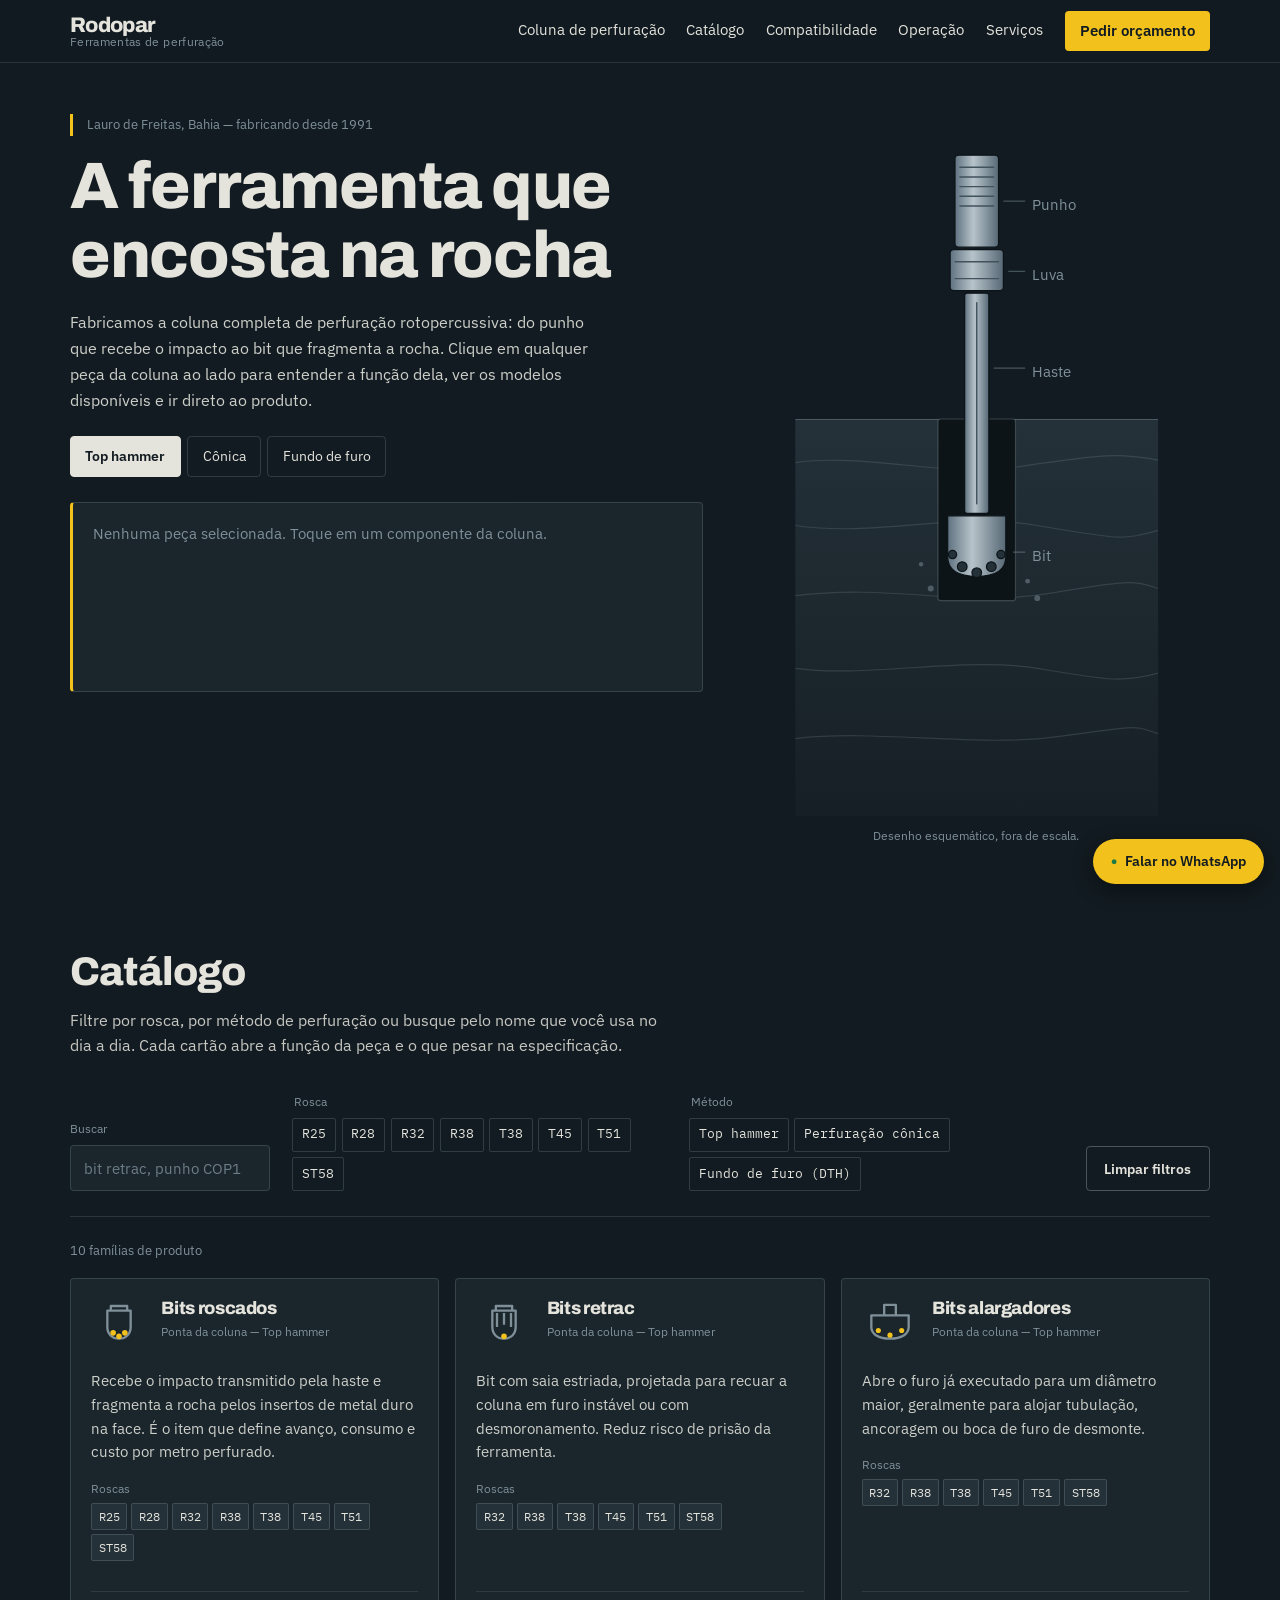
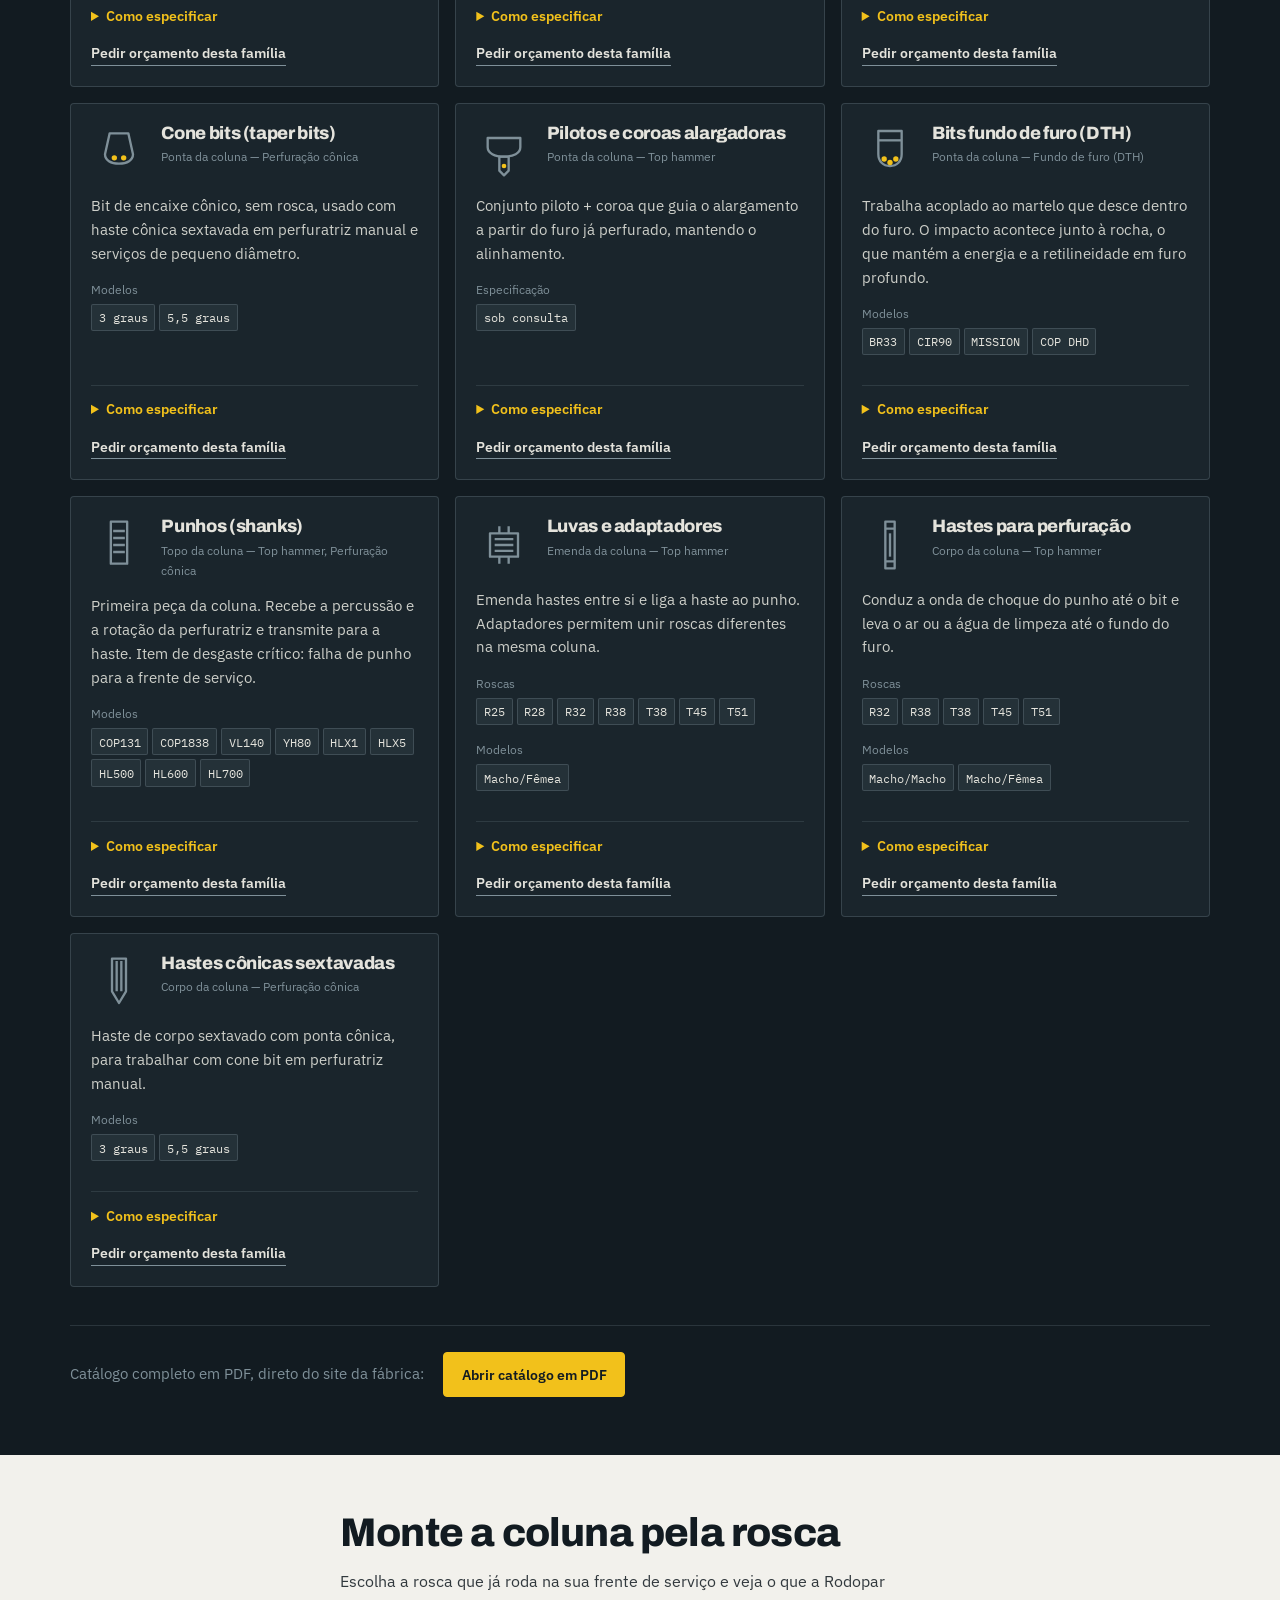
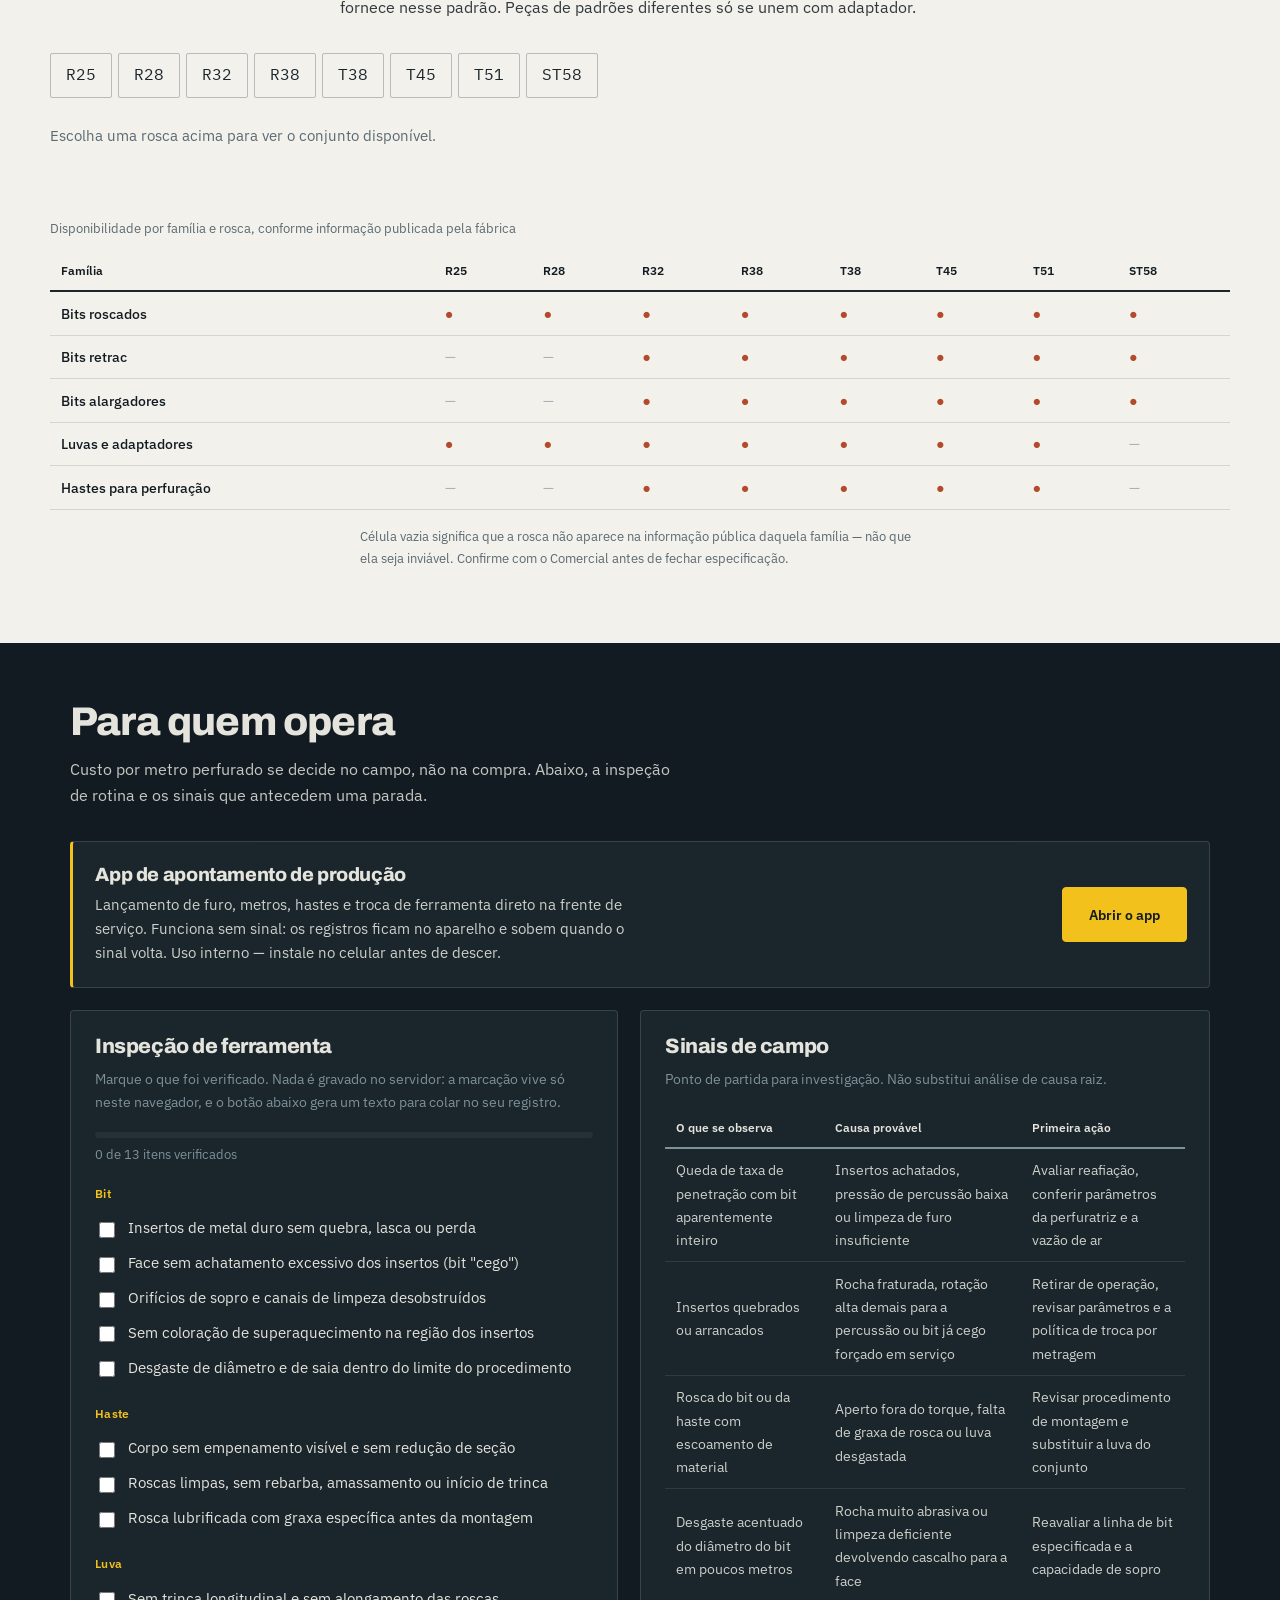
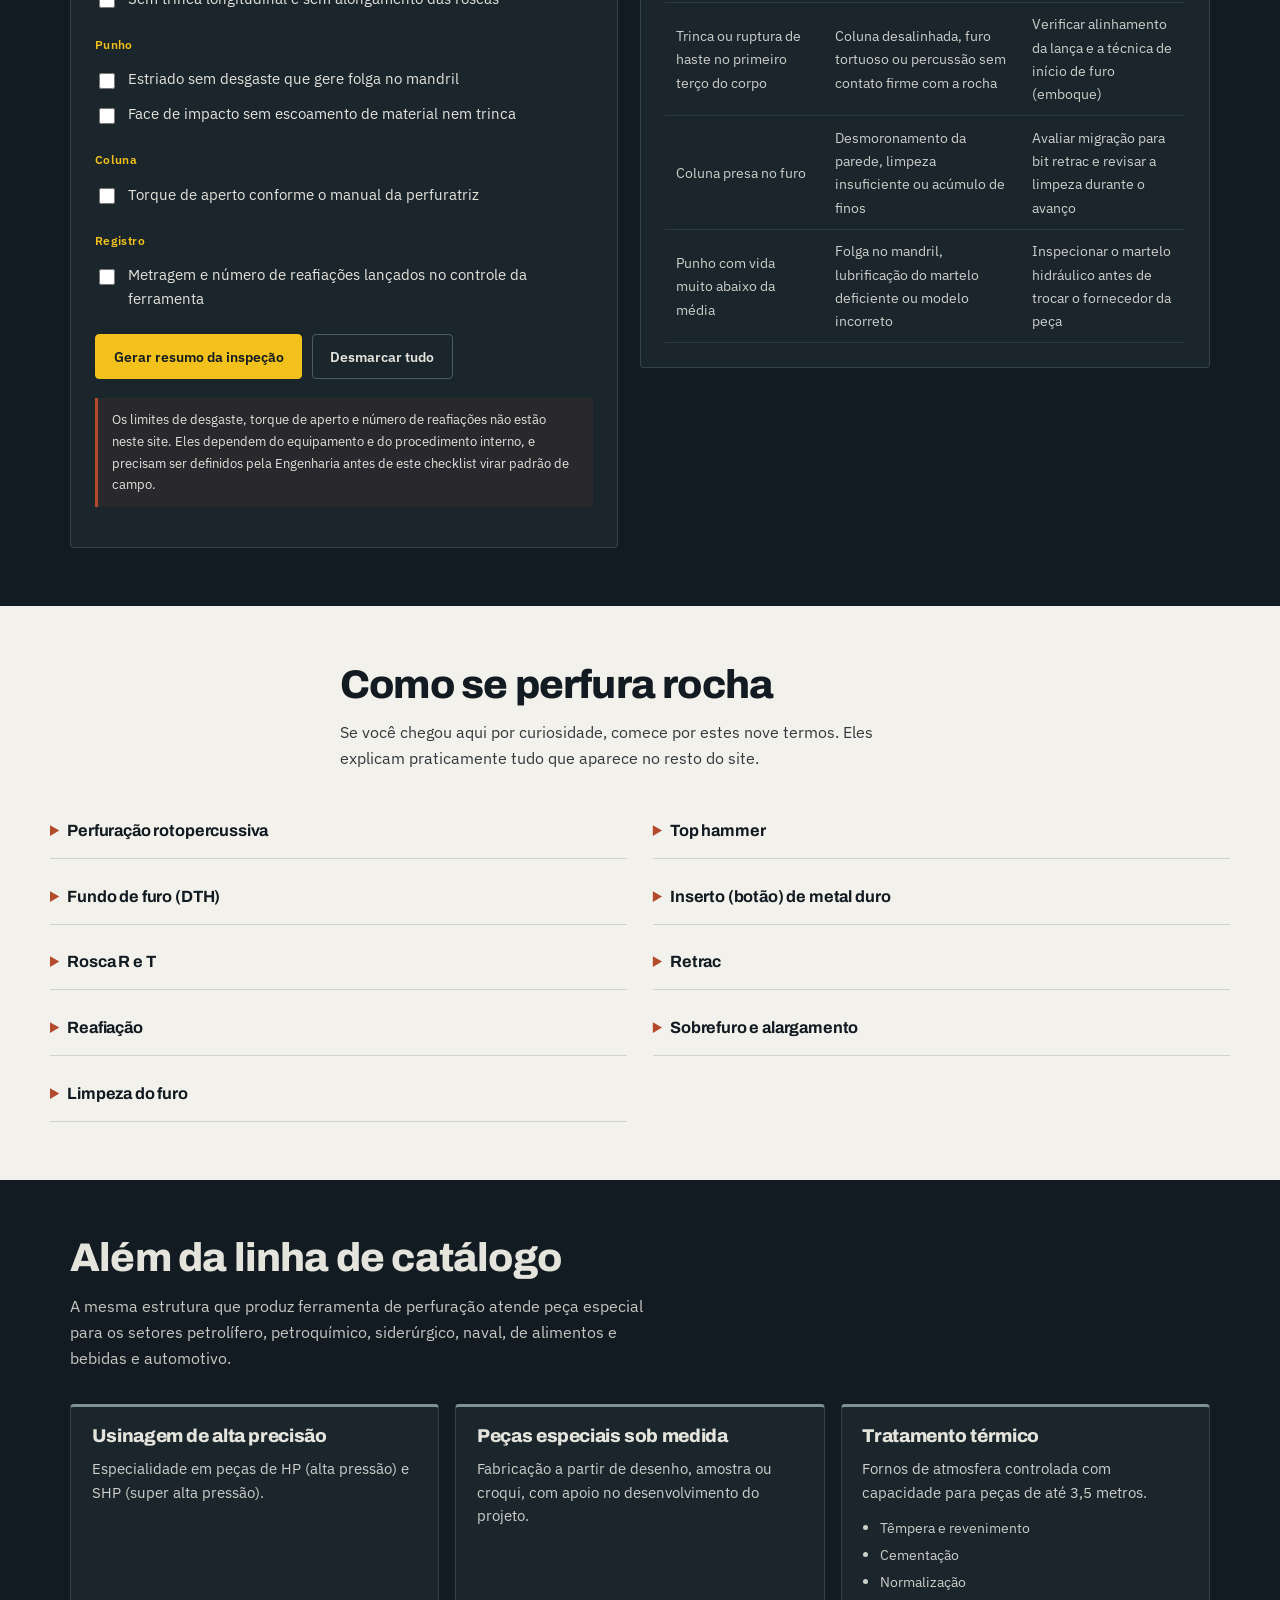
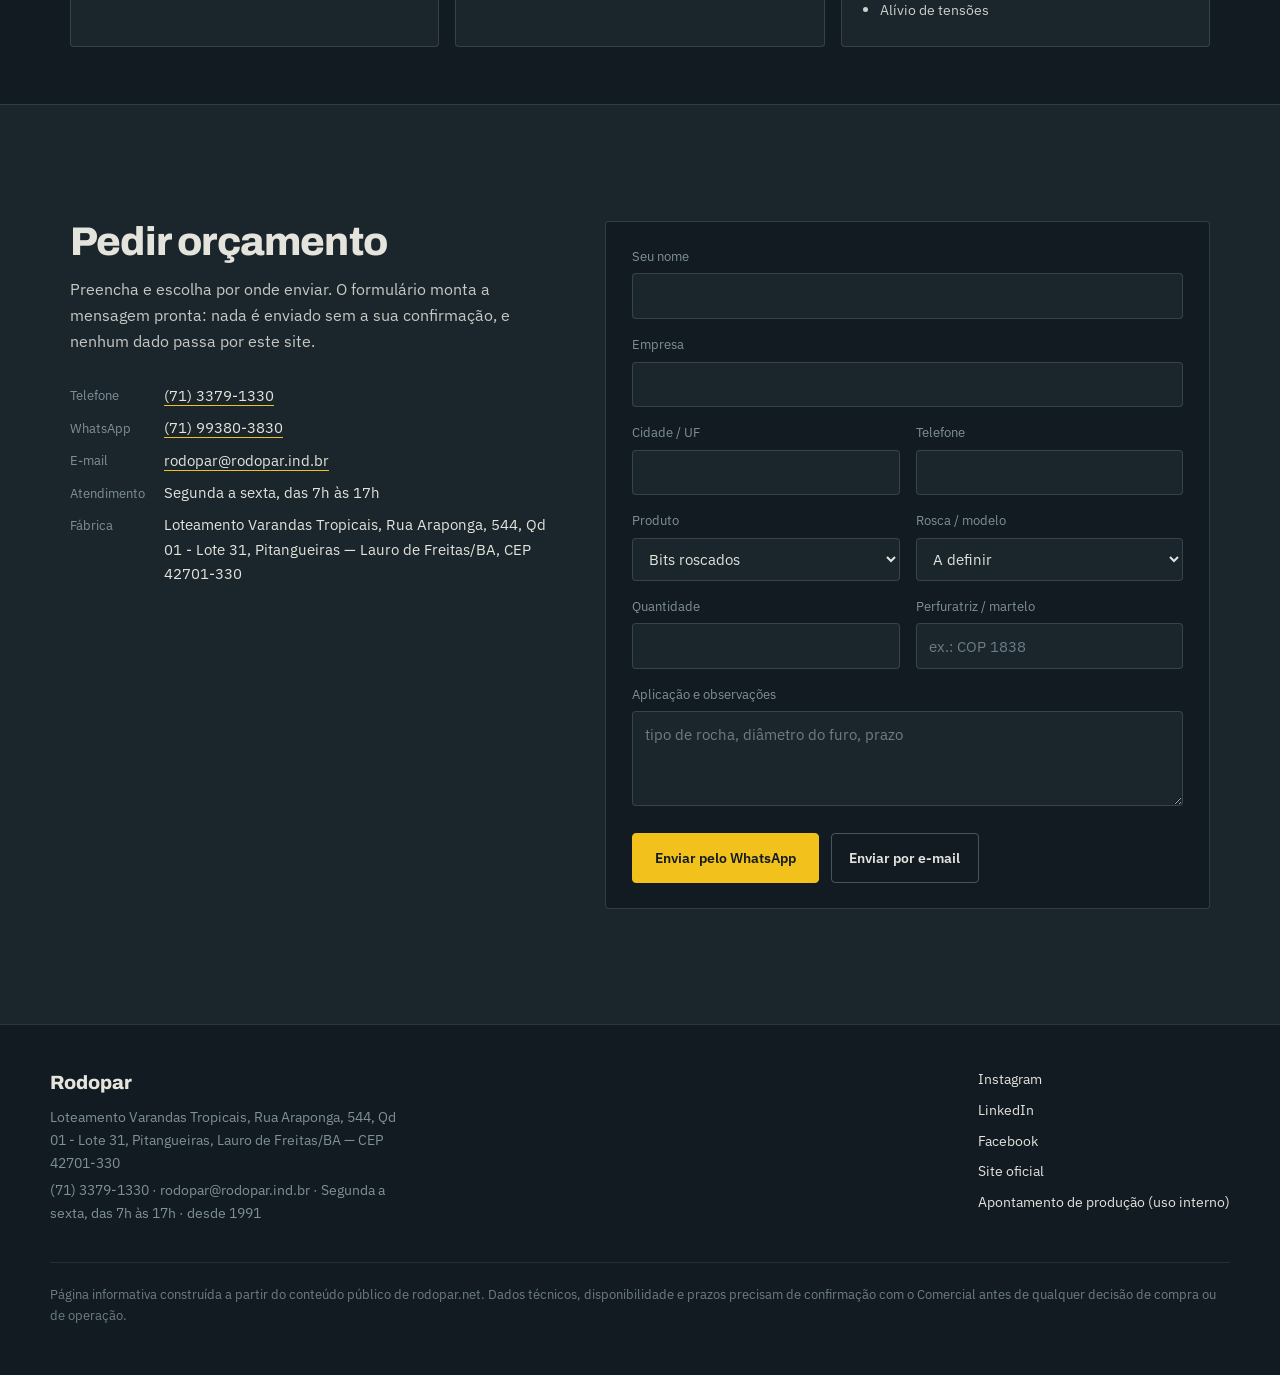
==== commit 9adb580c: "Add files via upload" ====
--- a/index.html
+++ b/index.html
@@ -9,6 +9,7 @@
 <meta property="og:title" content="Rodopar — Ferramentas de perfuração para mineração">
 <meta property="og:description" content="Bits, hastes, luvas, punhos e bits DTH. Catálogo interativo e guia de coluna de perfuração.">
 <meta property="og:type" content="website">
+<link rel="icon" href="data:image/svg+xml,%3Csvg%20xmlns%3D%22http%3A%2F%2Fwww.w3.org%2F2000%2Fsvg%22%20viewBox%3D%220%200%2064%2064%22%3E%3Crect%20width%3D%2264%22%20height%3D%2264%22%20rx%3D%2210%22%20fill%3D%22%23121b21%22%2F%3E%3Crect%20x%3D%2227%22%20y%3D%228%22%20width%3D%2210%22%20height%3D%2222%22%20fill%3D%22%238fa2ad%22%2F%3E%3Cpath%20d%3D%22M18%2032h28v14c0%207-6%2011-14%2011s-14-4-14-11z%22%20fill%3D%22%23f2c11b%22%2F%3E%3Ccircle%20cx%3D%2225%22%20cy%3D%2249%22%20r%3D%223.4%22%20fill%3D%22%23121b21%22%2F%3E%3Ccircle%20cx%3D%2232%22%20cy%3D%2252%22%20r%3D%223.4%22%20fill%3D%22%23121b21%22%2F%3E%3Ccircle%20cx%3D%2239%22%20cy%3D%2249%22%20r%3D%223.4%22%20fill%3D%22%23121b21%22%2F%3E%3C%2Fsvg%3E">
 <link rel="preconnect" href="https://fonts.googleapis.com">
 <link rel="preconnect" href="https://fonts.gstatic.com" crossorigin>
 <link href="https://fonts.googleapis.com/css2?family=Archivo:wght@500;700;800&family=IBM+Plex+Mono:wght@400;500&family=IBM+Plex+Sans:wght@400;500;600&display=swap" rel="stylesheet">
@@ -337,6 +338,17 @@
   border-left:3px solid var(--oxido);padding:.7rem .9rem;
   background:rgba(178,74,43,.1);color:inherit;margin-top:1.2rem;
 }
+
+/* ---------------- acesso ao app do operador ---------------- */
+.app-operador{
+  display:flex;gap:1.5rem;align-items:center;flex-wrap:wrap;
+  background:var(--aco-800);border:var(--borda);border-left:3px solid var(--sinal);
+  border-radius:var(--raio);padding:1.4rem;margin-bottom:1.4rem;
+}
+.app-operador > div{flex:1 1 340px}
+.app-operador__titulo{font-size:1.2rem;margin-bottom:.5rem}
+.app-operador__texto{font-size:.92rem;color:#cdcfc9;margin:0;max-width:62ch}
+.app-operador .botao{flex:0 0 auto;padding:.9rem 1.6rem}
 
 /* ---------------- operação ---------------- */
 .operacao{display:grid;grid-template-columns:1fr 1fr;gap:1.4rem;align-items:start}
@@ -743,6 +755,18 @@
       Custo por metro perfurado se decide no campo, não na compra. Abaixo, a inspeção
       de rotina e os sinais que antecedem uma parada.
     </p>
+  </div>
+
+  <div class="app-operador">
+    <div>
+      <h3 class="app-operador__titulo">App de apontamento de produção</h3>
+      <p class="app-operador__texto">
+        Lançamento de furo, metros, hastes e troca de ferramenta direto na frente de serviço.
+        Funciona sem sinal: os registros ficam no aparelho e sobem quando o sinal volta.
+        Uso interno — instale no celular antes de descer.
+      </p>
+    </div>
+    <a class="botao" href="apontamento.html">Abrir o app</a>
   </div>
 
   <div class="operacao">
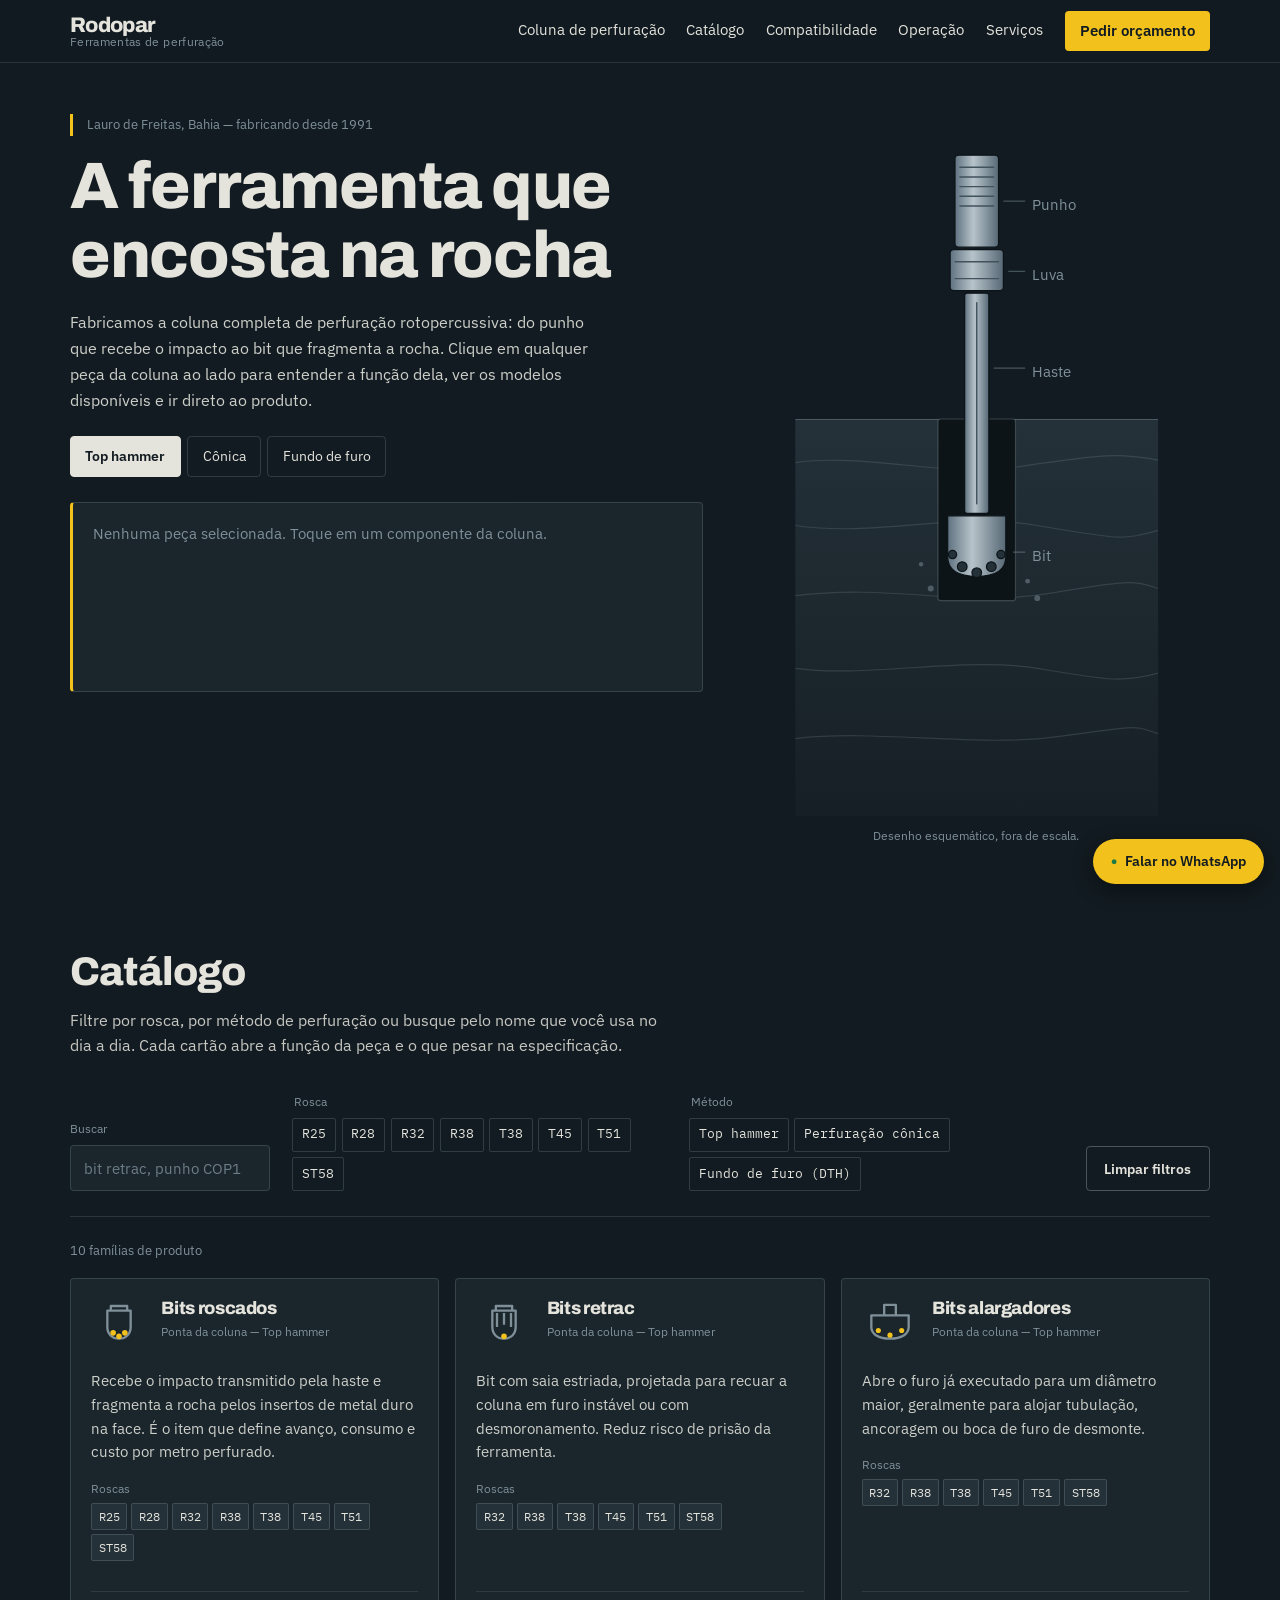
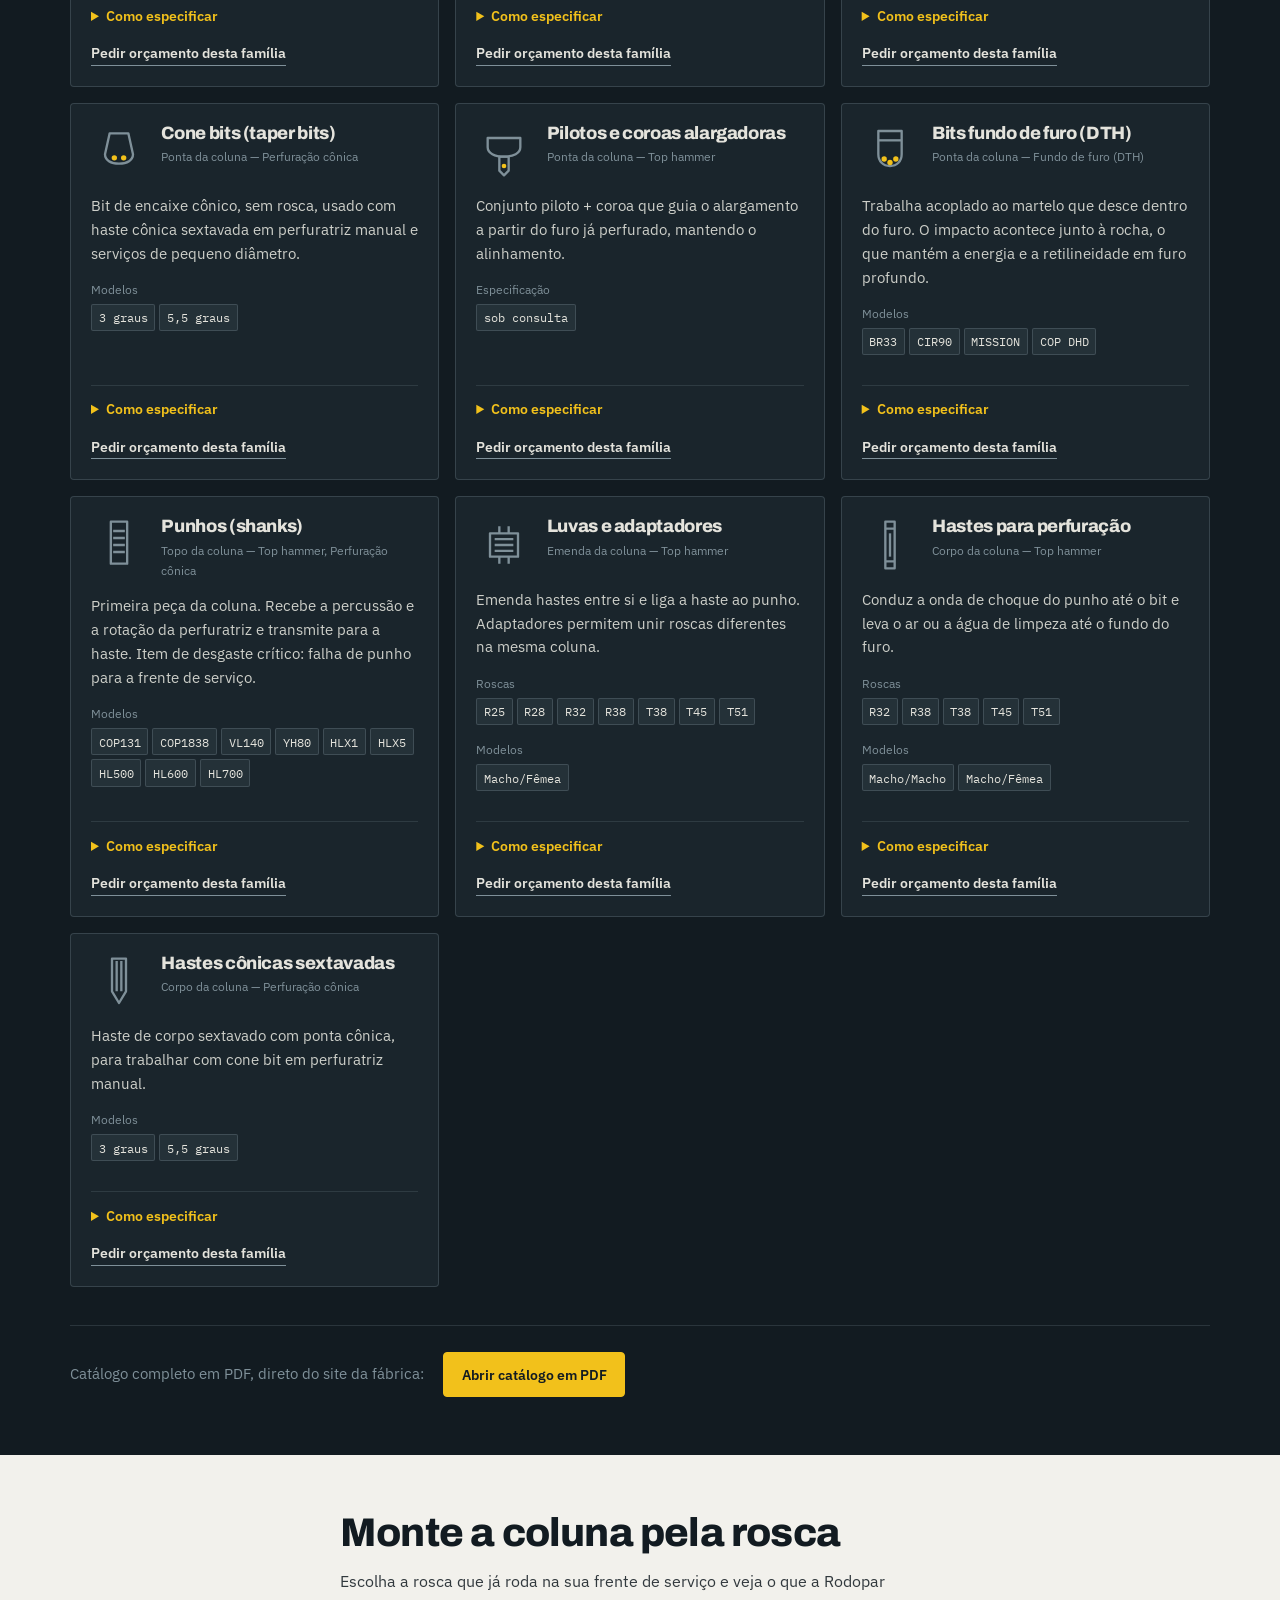
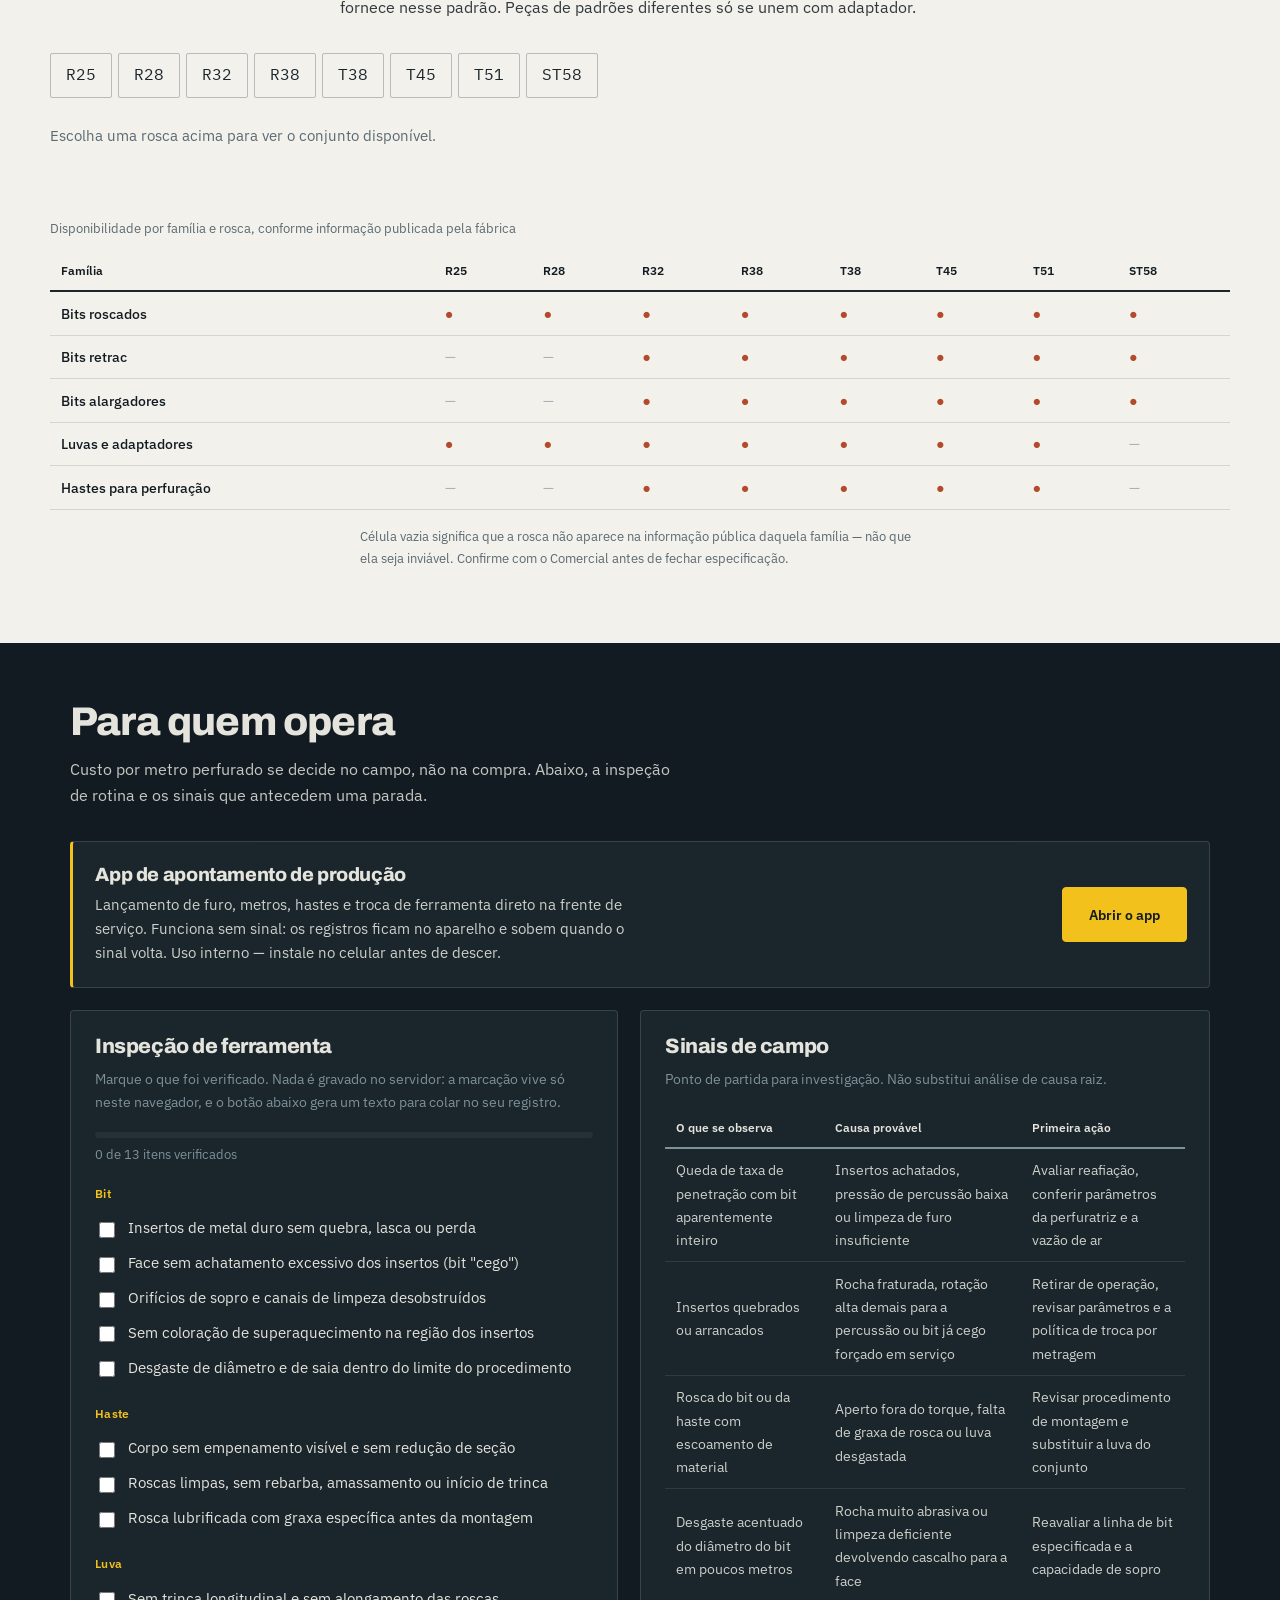
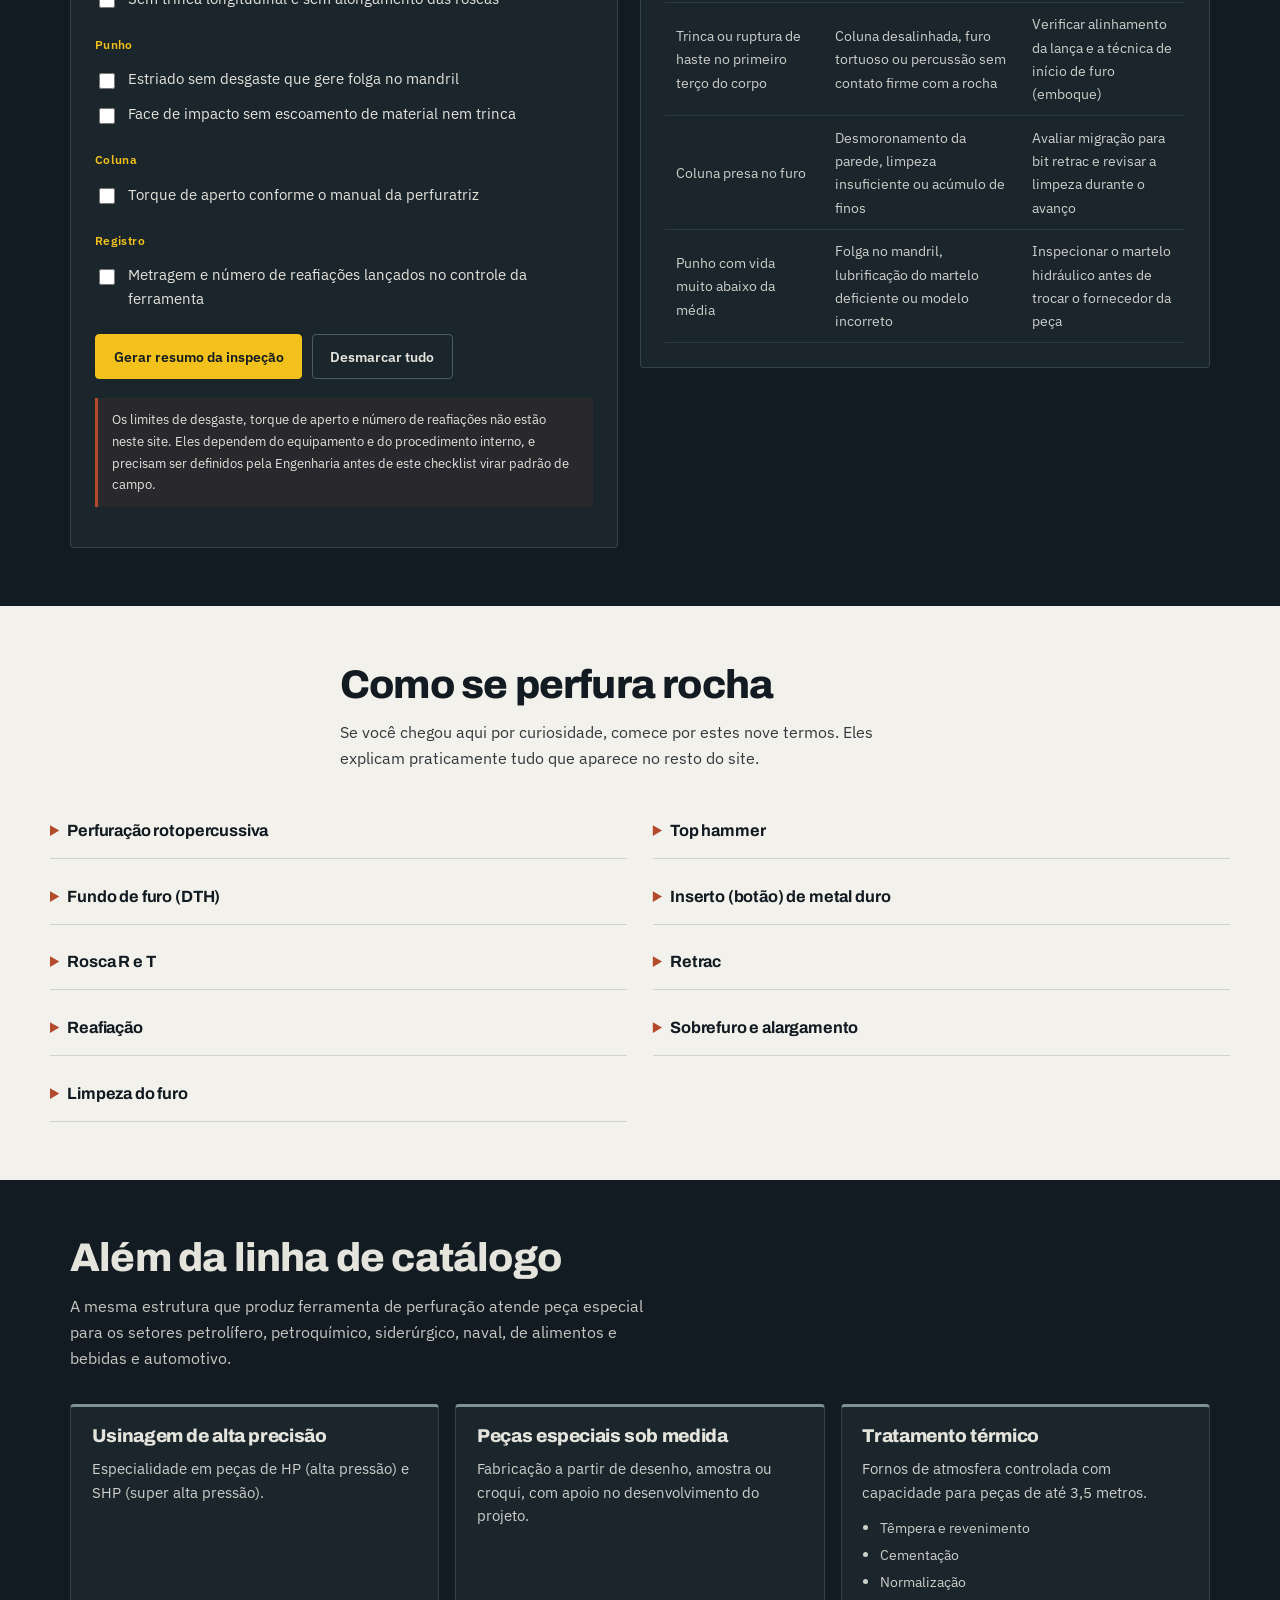
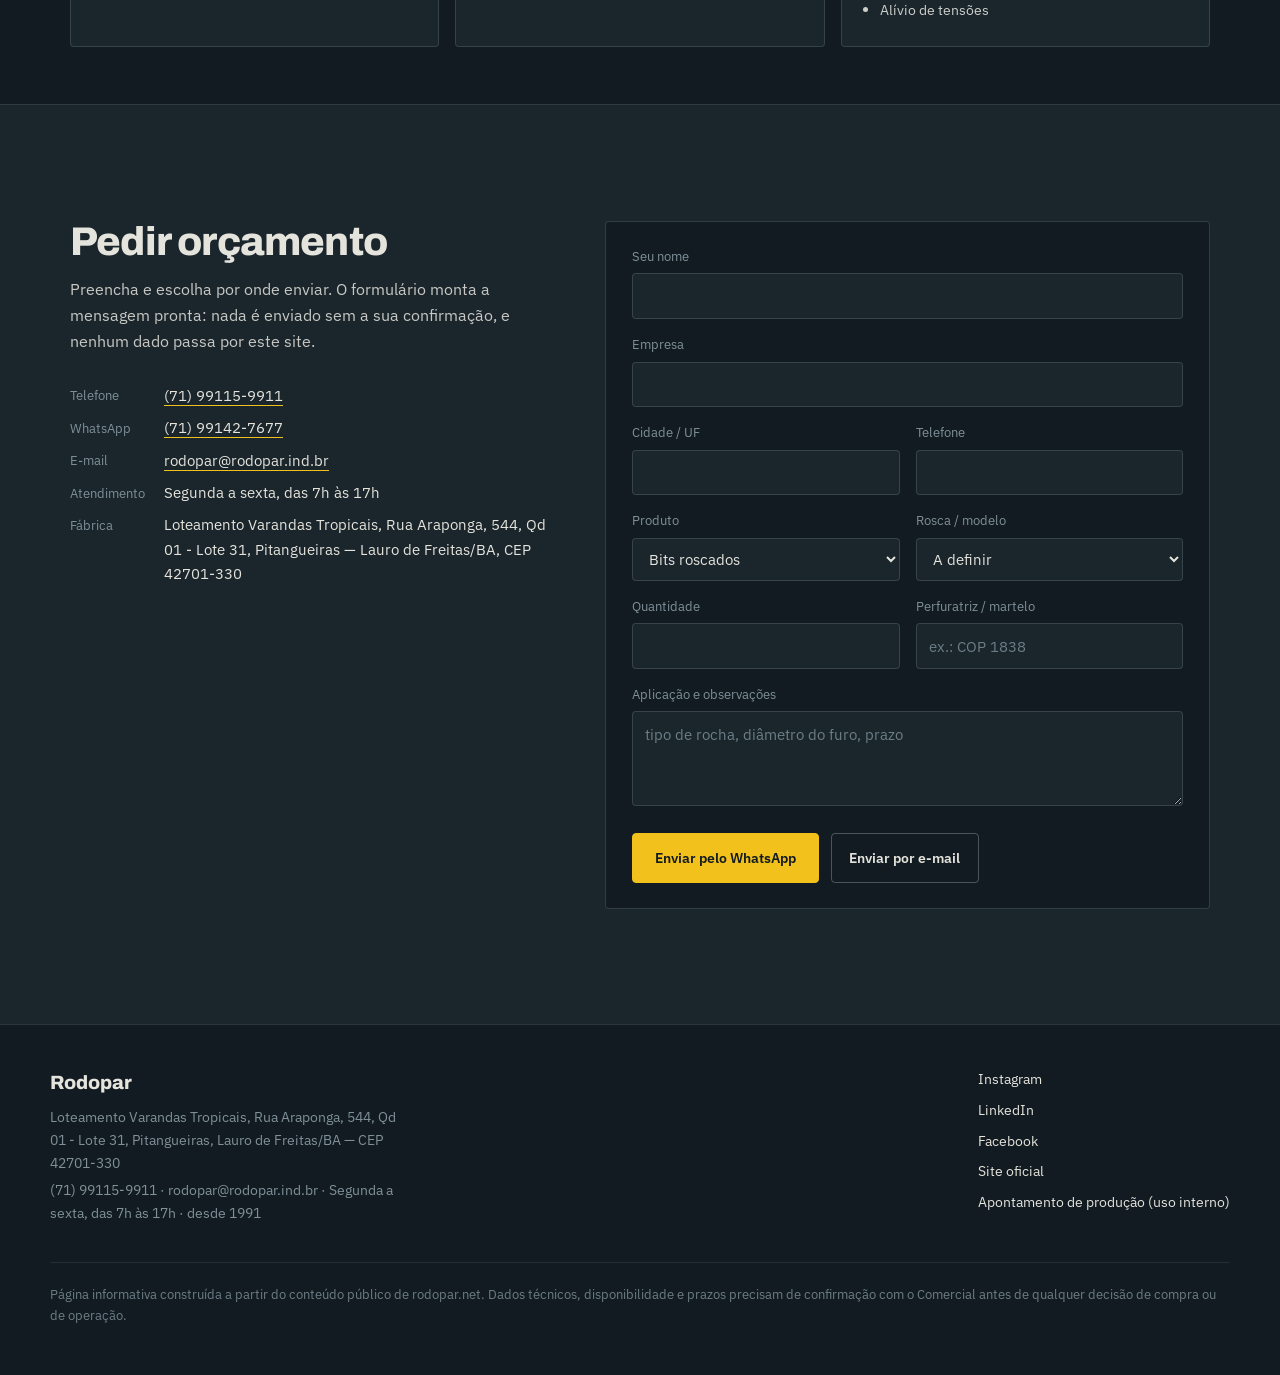
==== commit 16fbfb04: "Update index.html" ====
--- a/index.html
+++ b/index.html
@@ -961,9 +961,9 @@
   uf: 'BA',
   endereco: 'Loteamento Varandas Tropicais, Rua Araponga, 544, Qd 01 - Lote 31, Pitangueiras',
   cep: '42701-330',
-  telefone: '(71) 3379-1330',
-  telefoneLink: 'tel:+557133791330',
-  whatsapp: '(71) 99380-3830',
+  telefone: '(71) 99115-9911',
+  telefoneLink: 'tel:+557199115-9911',
+  whatsapp: '(71) 99142-7677',
   whatsappNumero: '5571993803830',
   email: 'rodopar@rodopar.ind.br',
   atendimento: 'Segunda a sexta, das 7h às 17h',
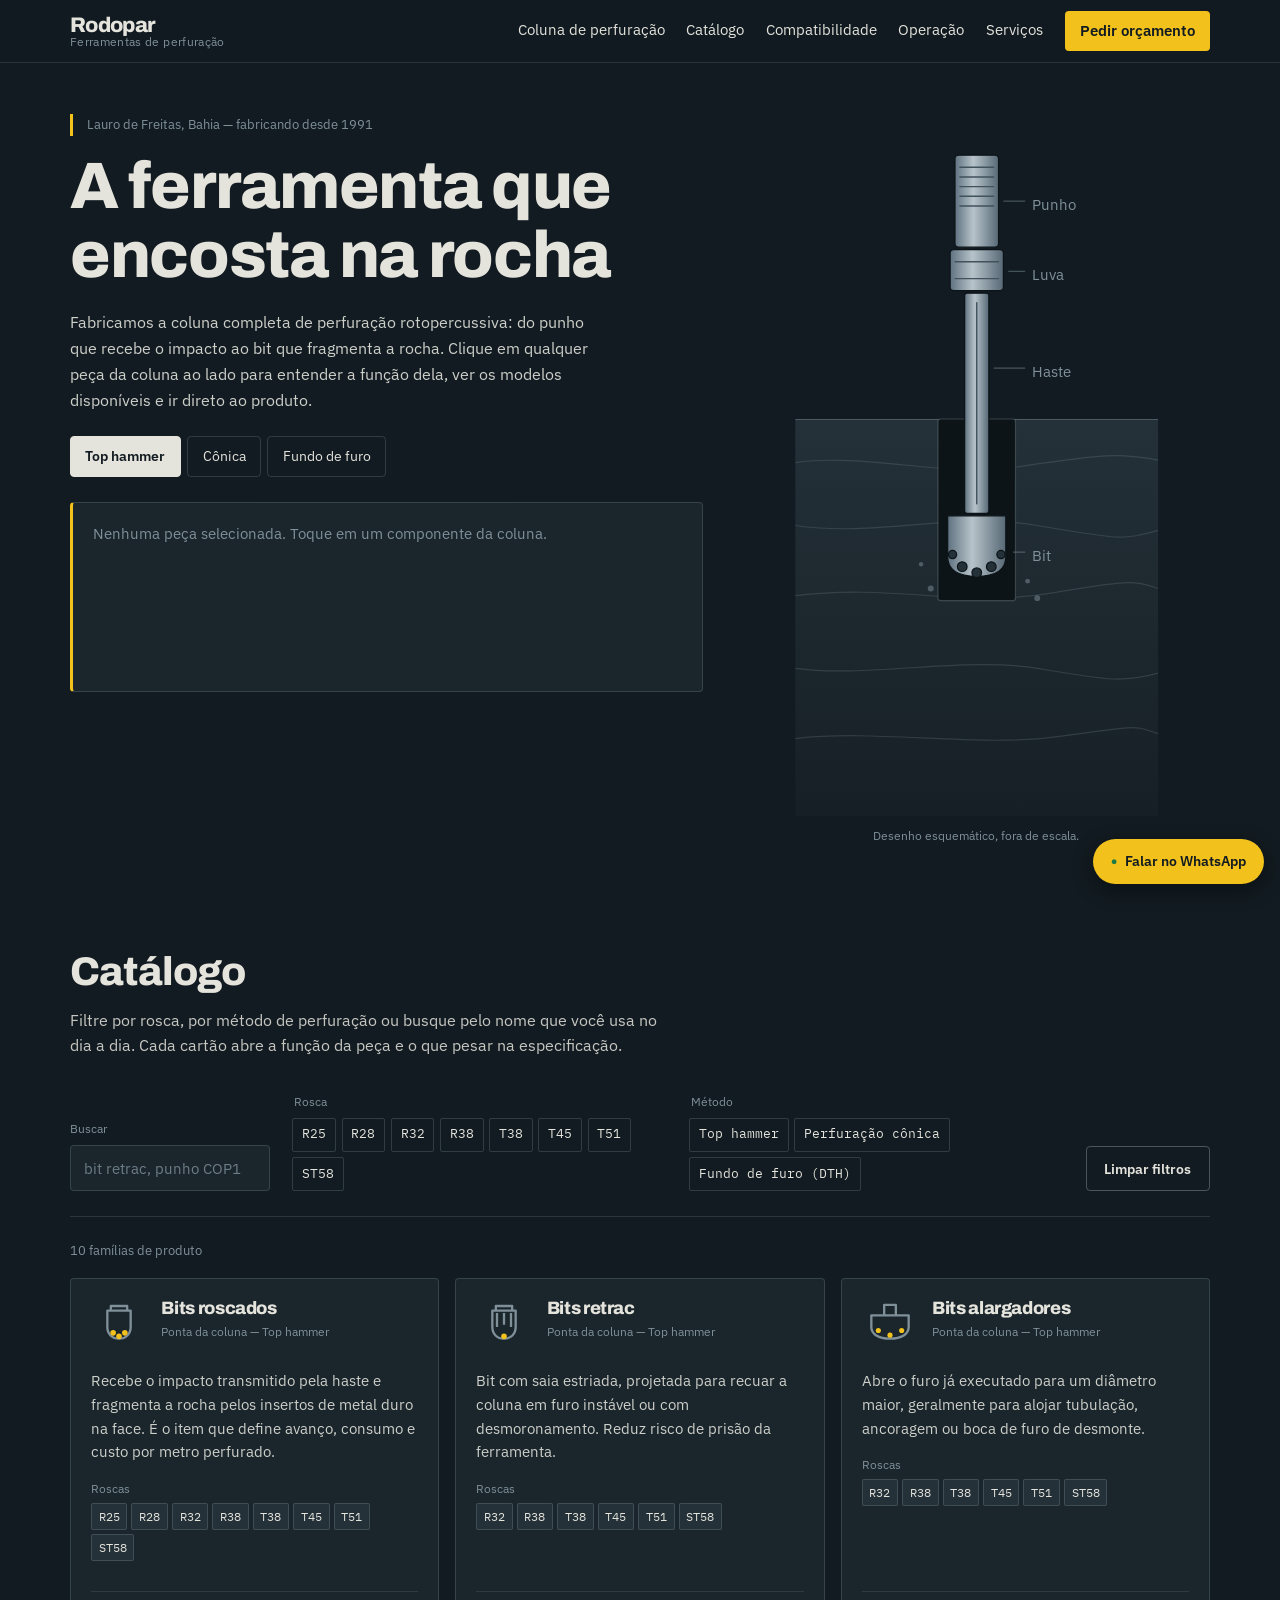
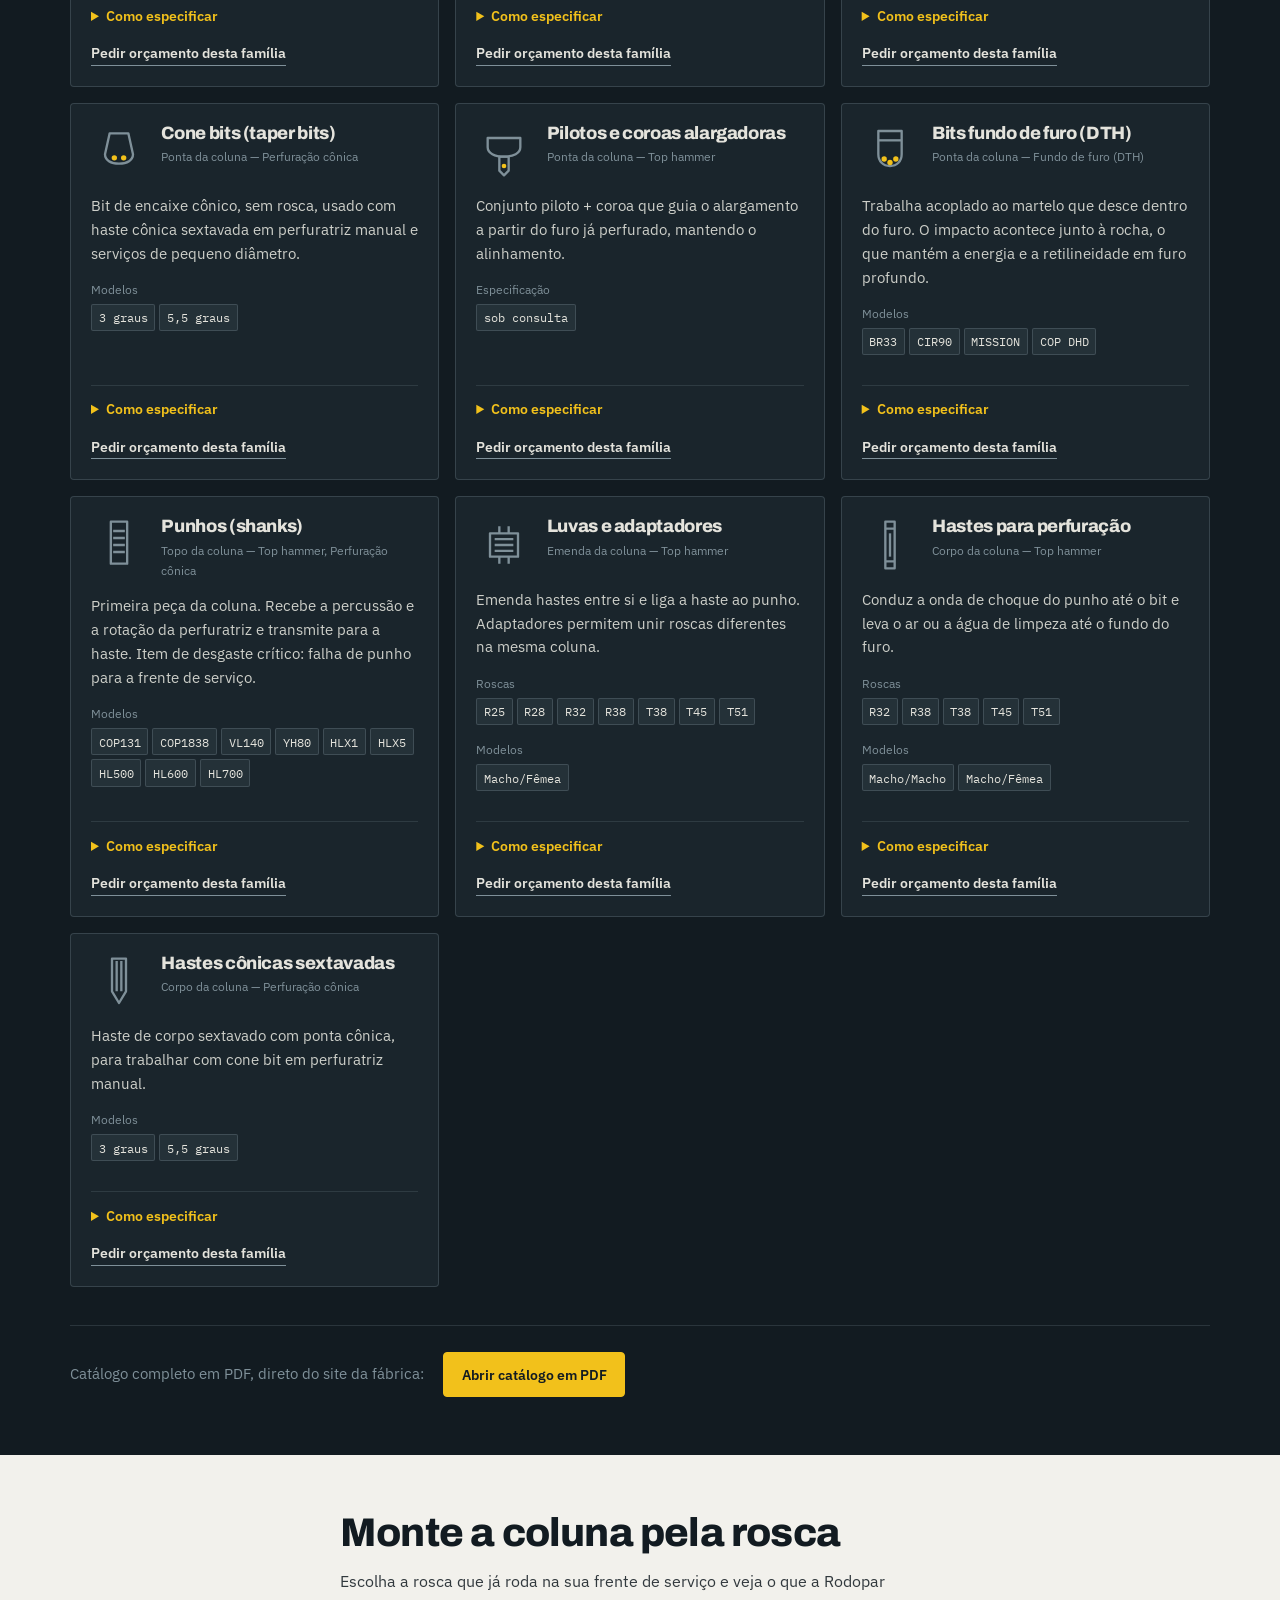
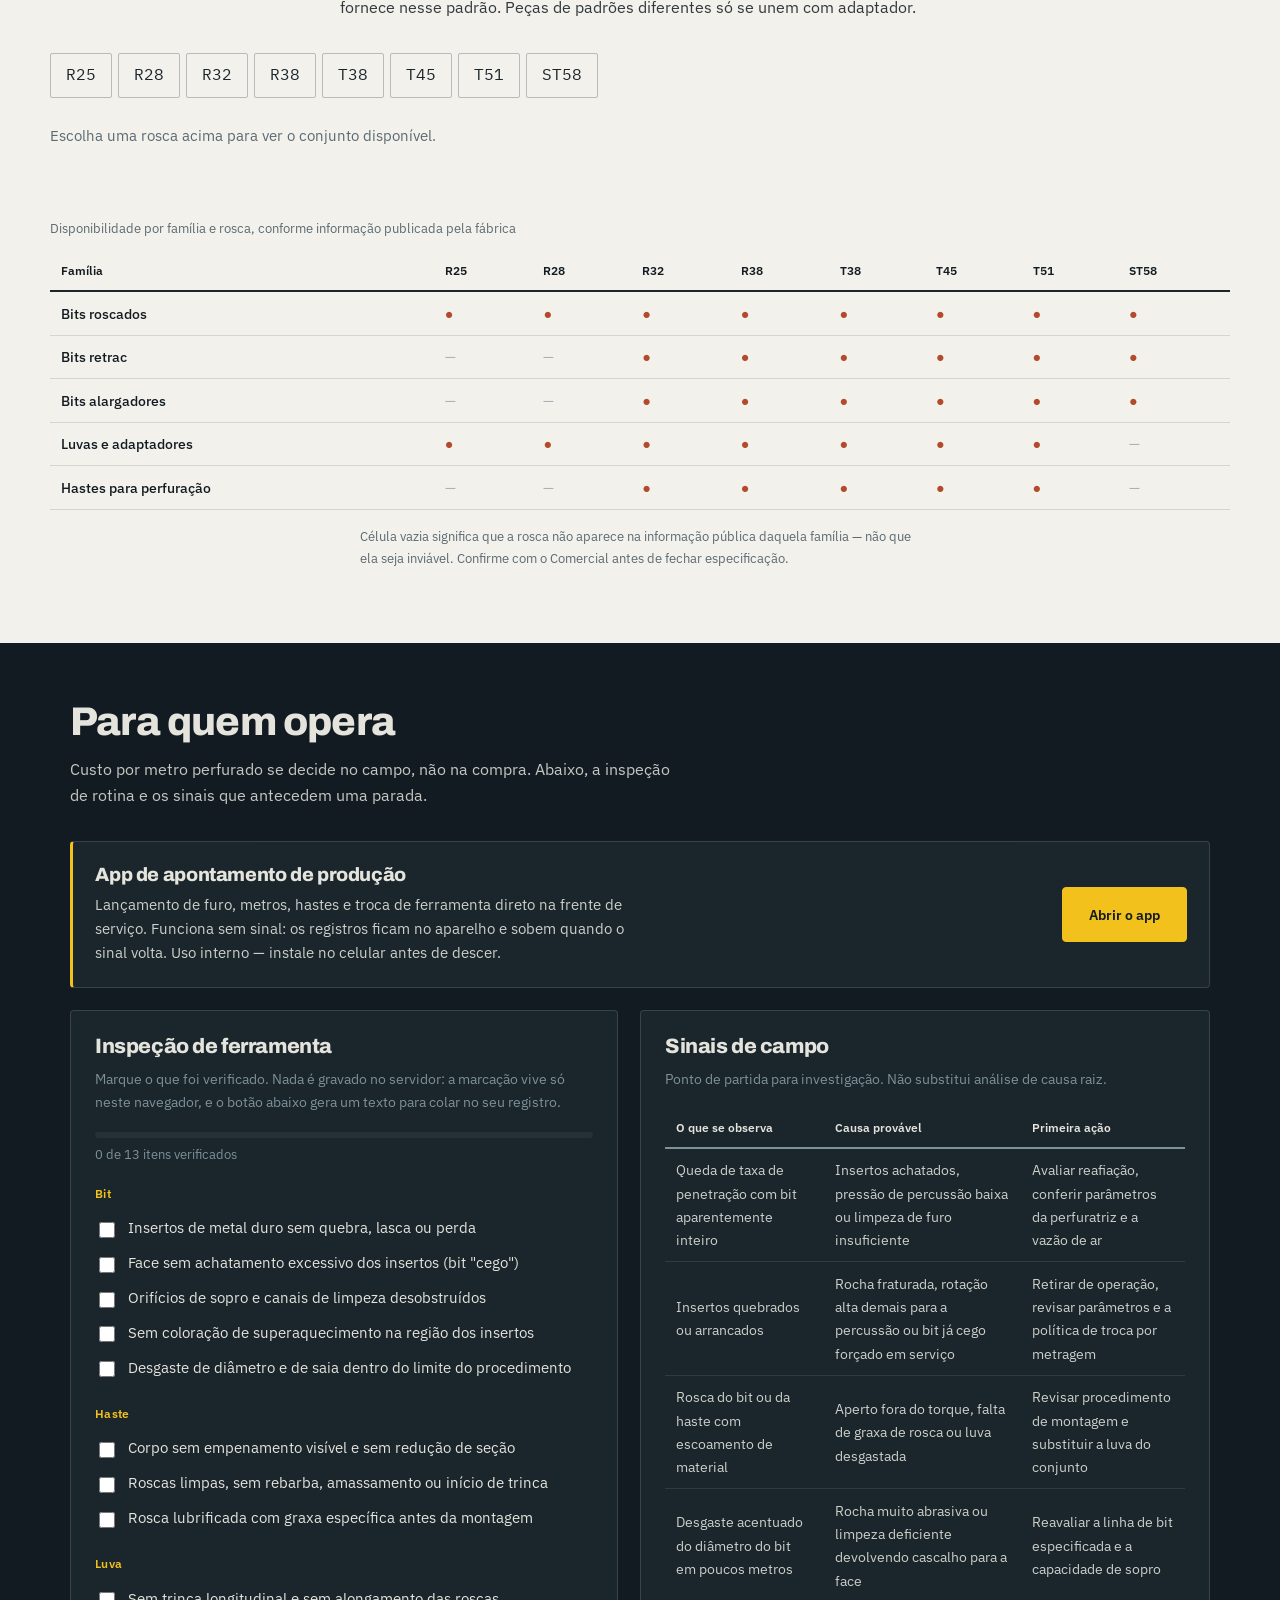
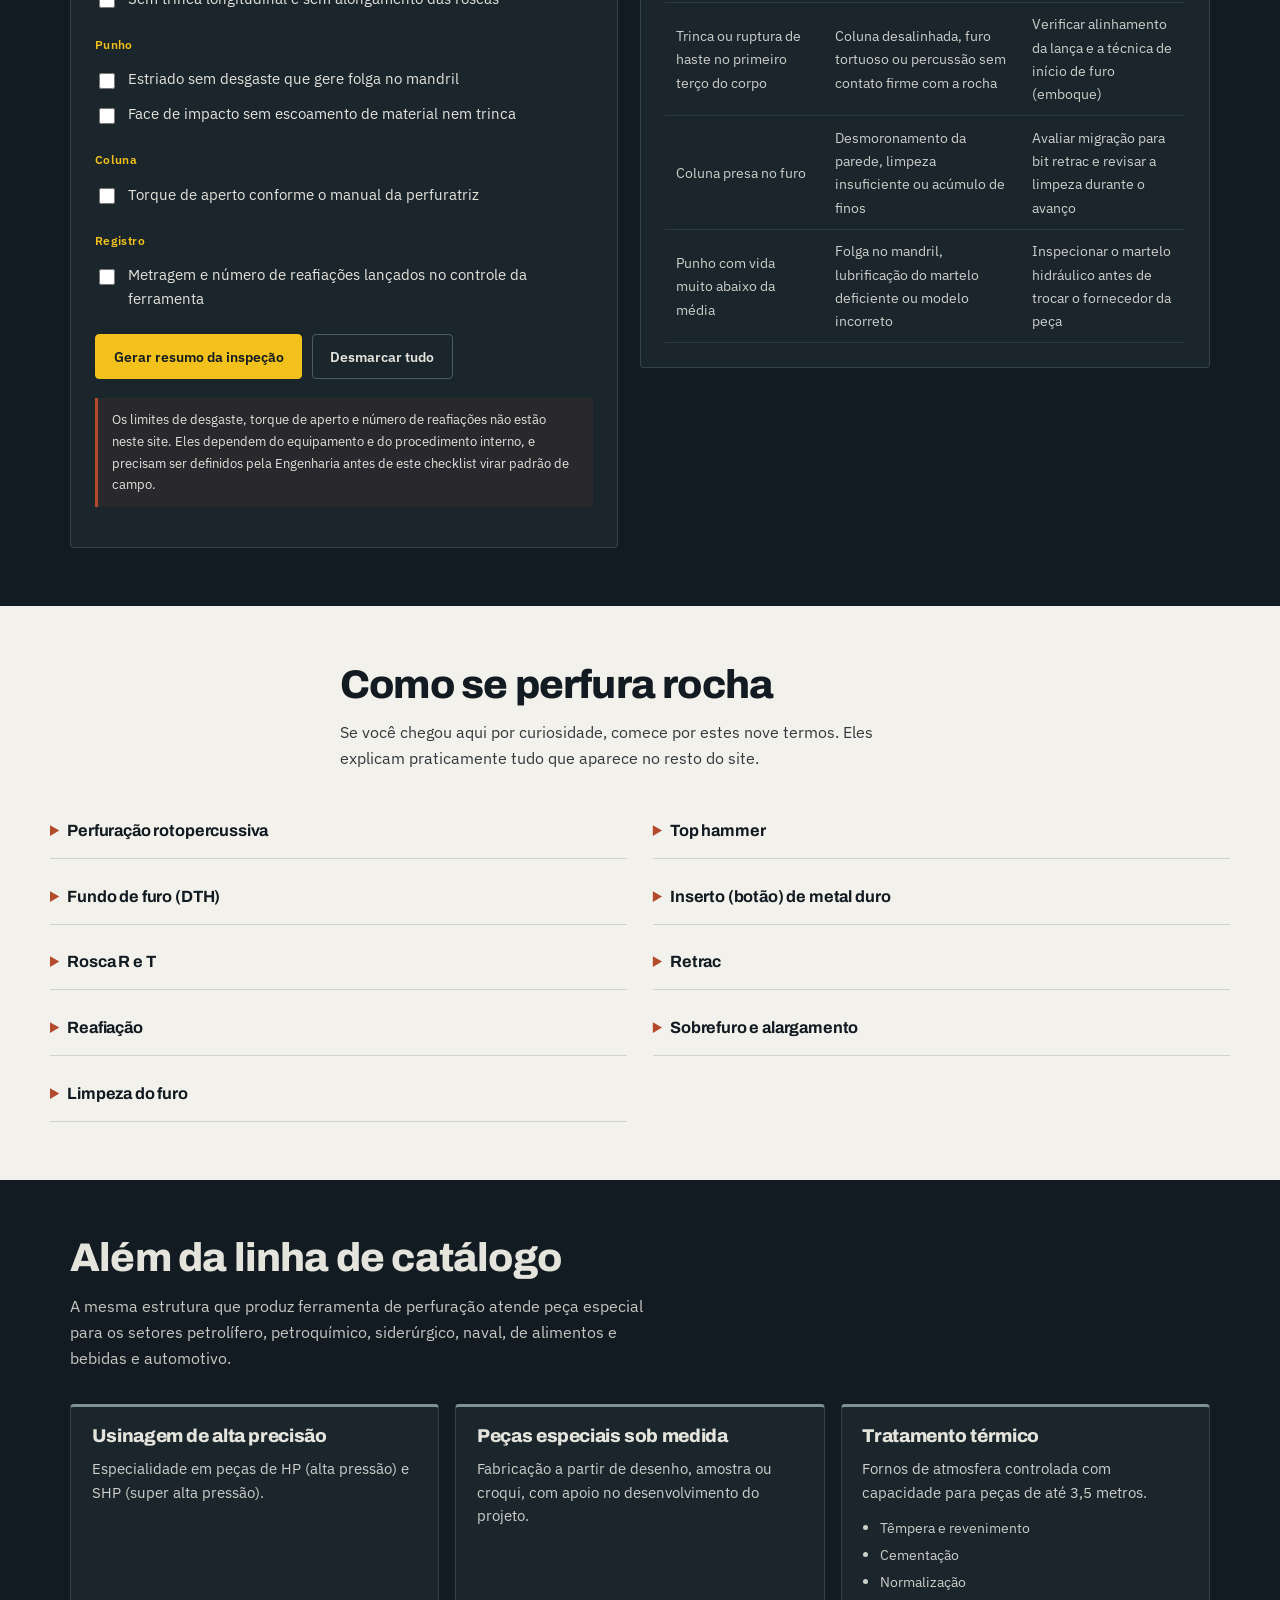
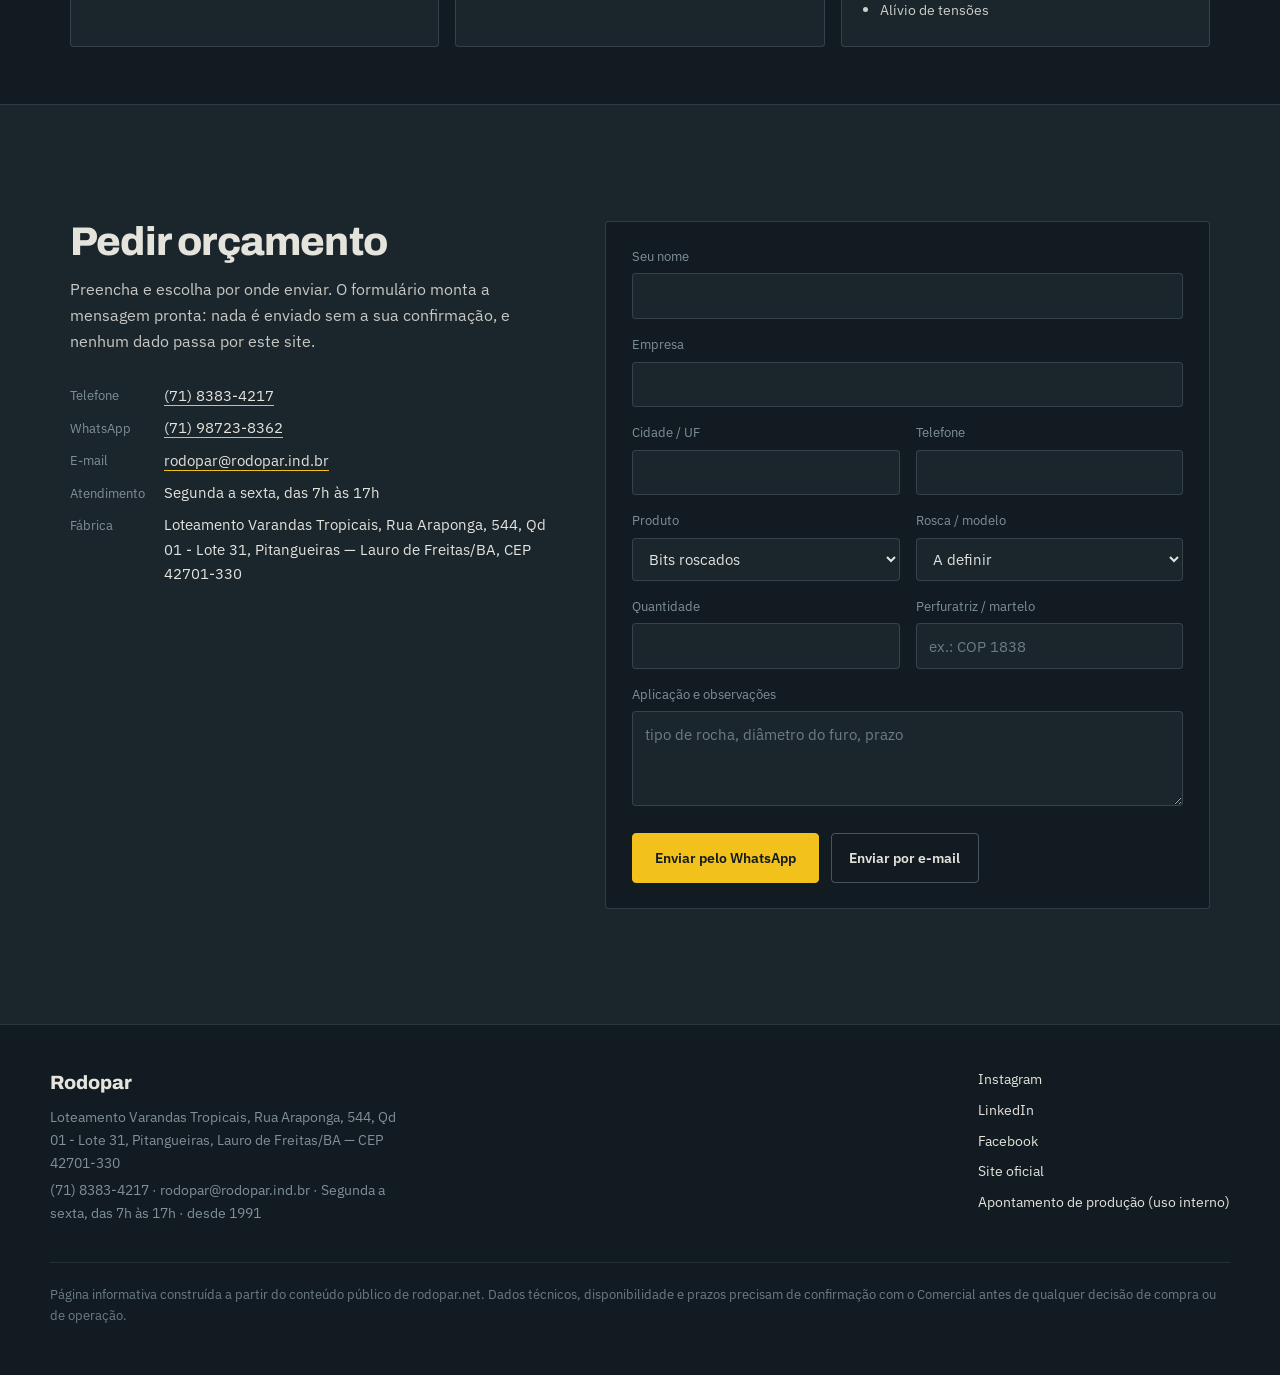
==== commit 31e94271: "Update index.html" ====
--- a/index.html
+++ b/index.html
@@ -961,10 +961,10 @@
   uf: 'BA',
   endereco: 'Loteamento Varandas Tropicais, Rua Araponga, 544, Qd 01 - Lote 31, Pitangueiras',
   cep: '42701-330',
-  telefone: '(71) 99115-9911',
-  telefoneLink: 'tel:+557199115-9911',
-  whatsapp: '(71) 99142-7677',
-  whatsappNumero: '5571993803830',
+  telefone: '(71) 8383-4217',
+  telefoneLink: 'tel:+557183834217',
+  whatsapp: '(71) 98723-8362',
+  whatsappNumero: '5571987238362',
   email: 'rodopar@rodopar.ind.br',
   atendimento: 'Segunda a sexta, das 7h às 17h',
   site: 'https://www.rodopar.net',
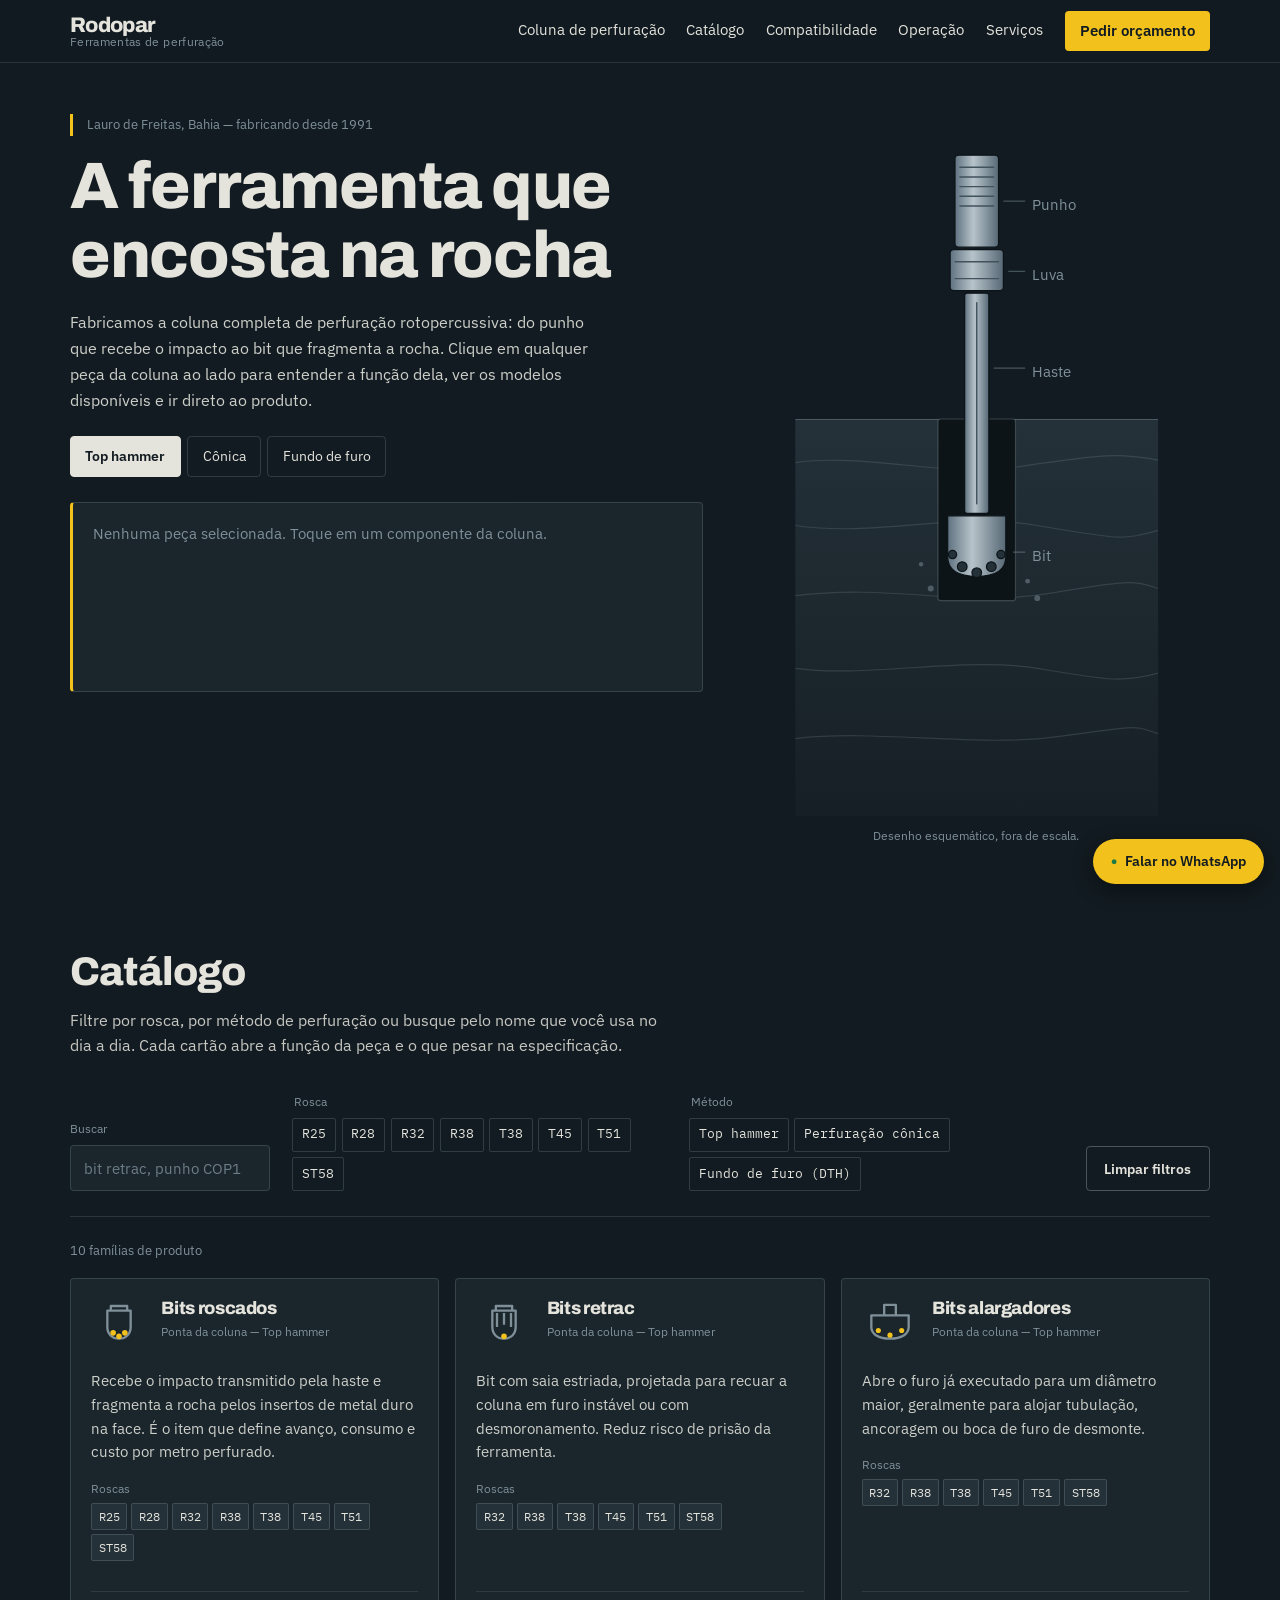
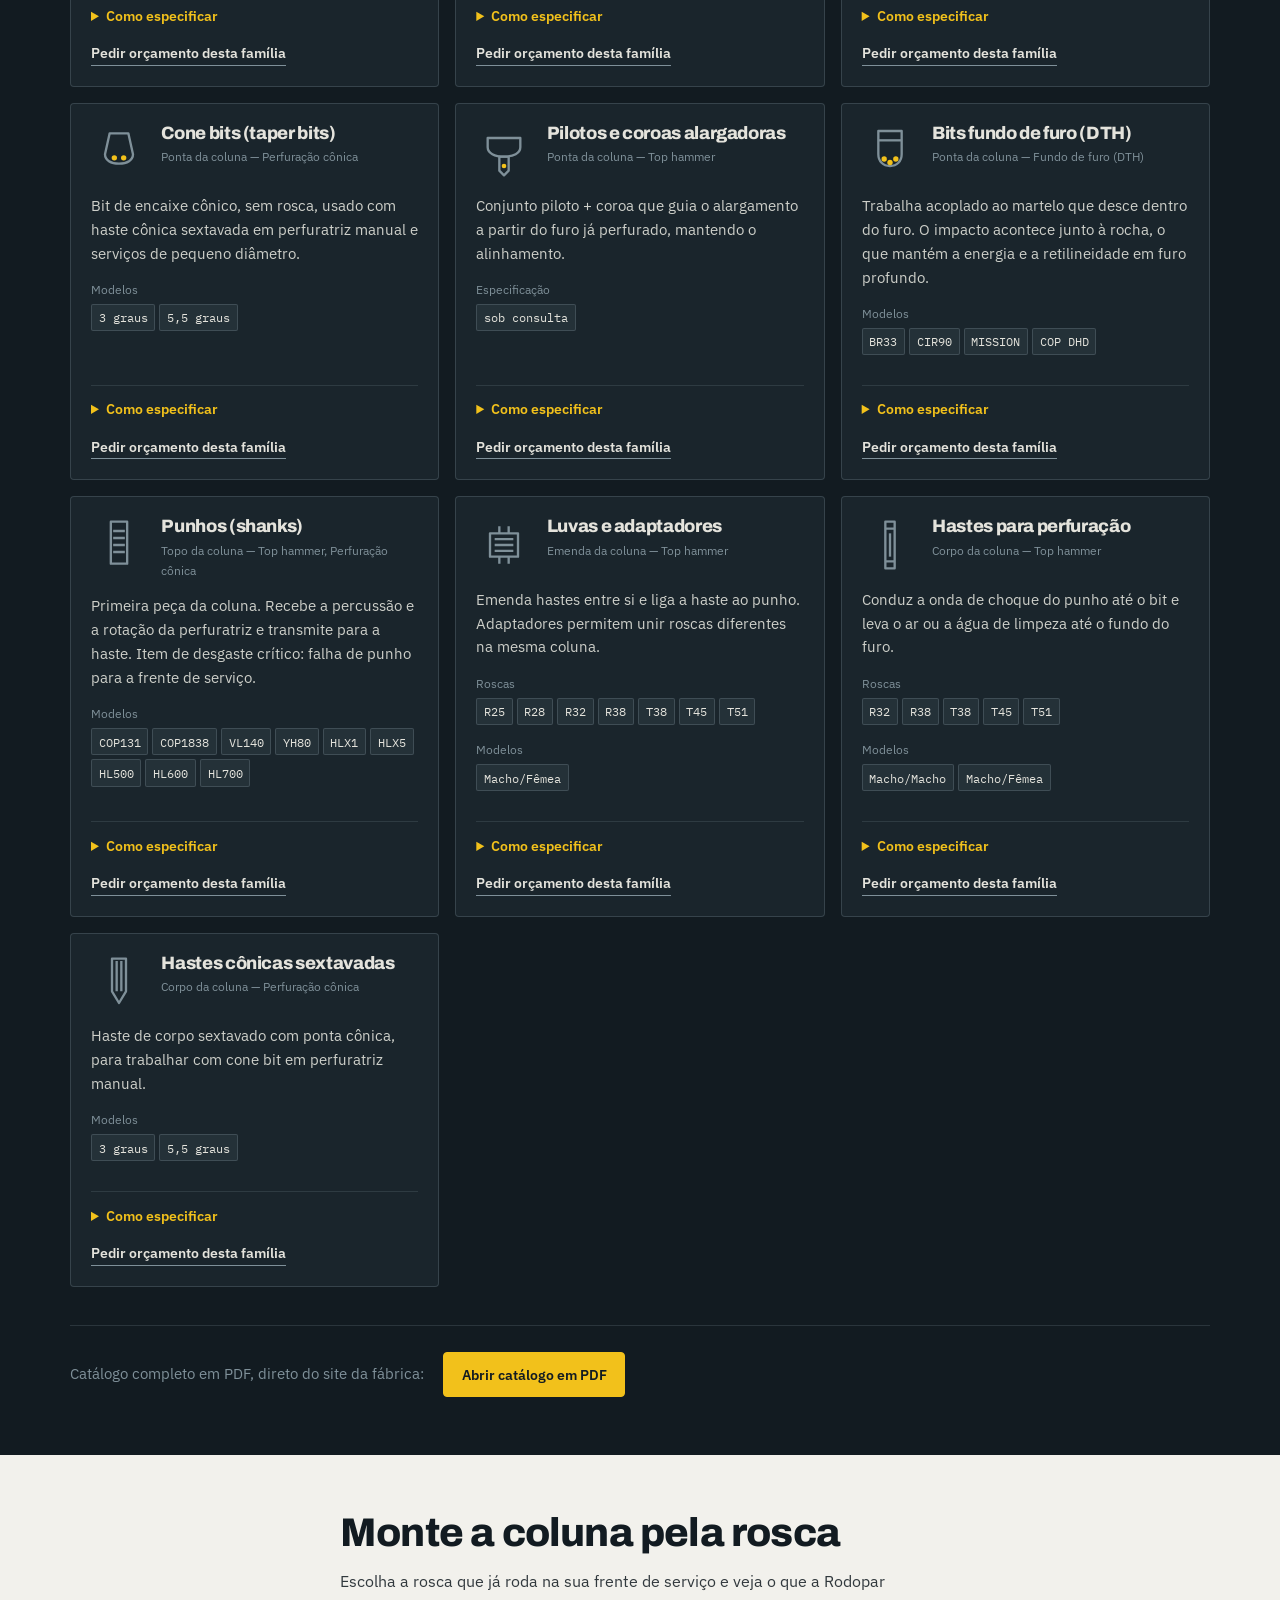
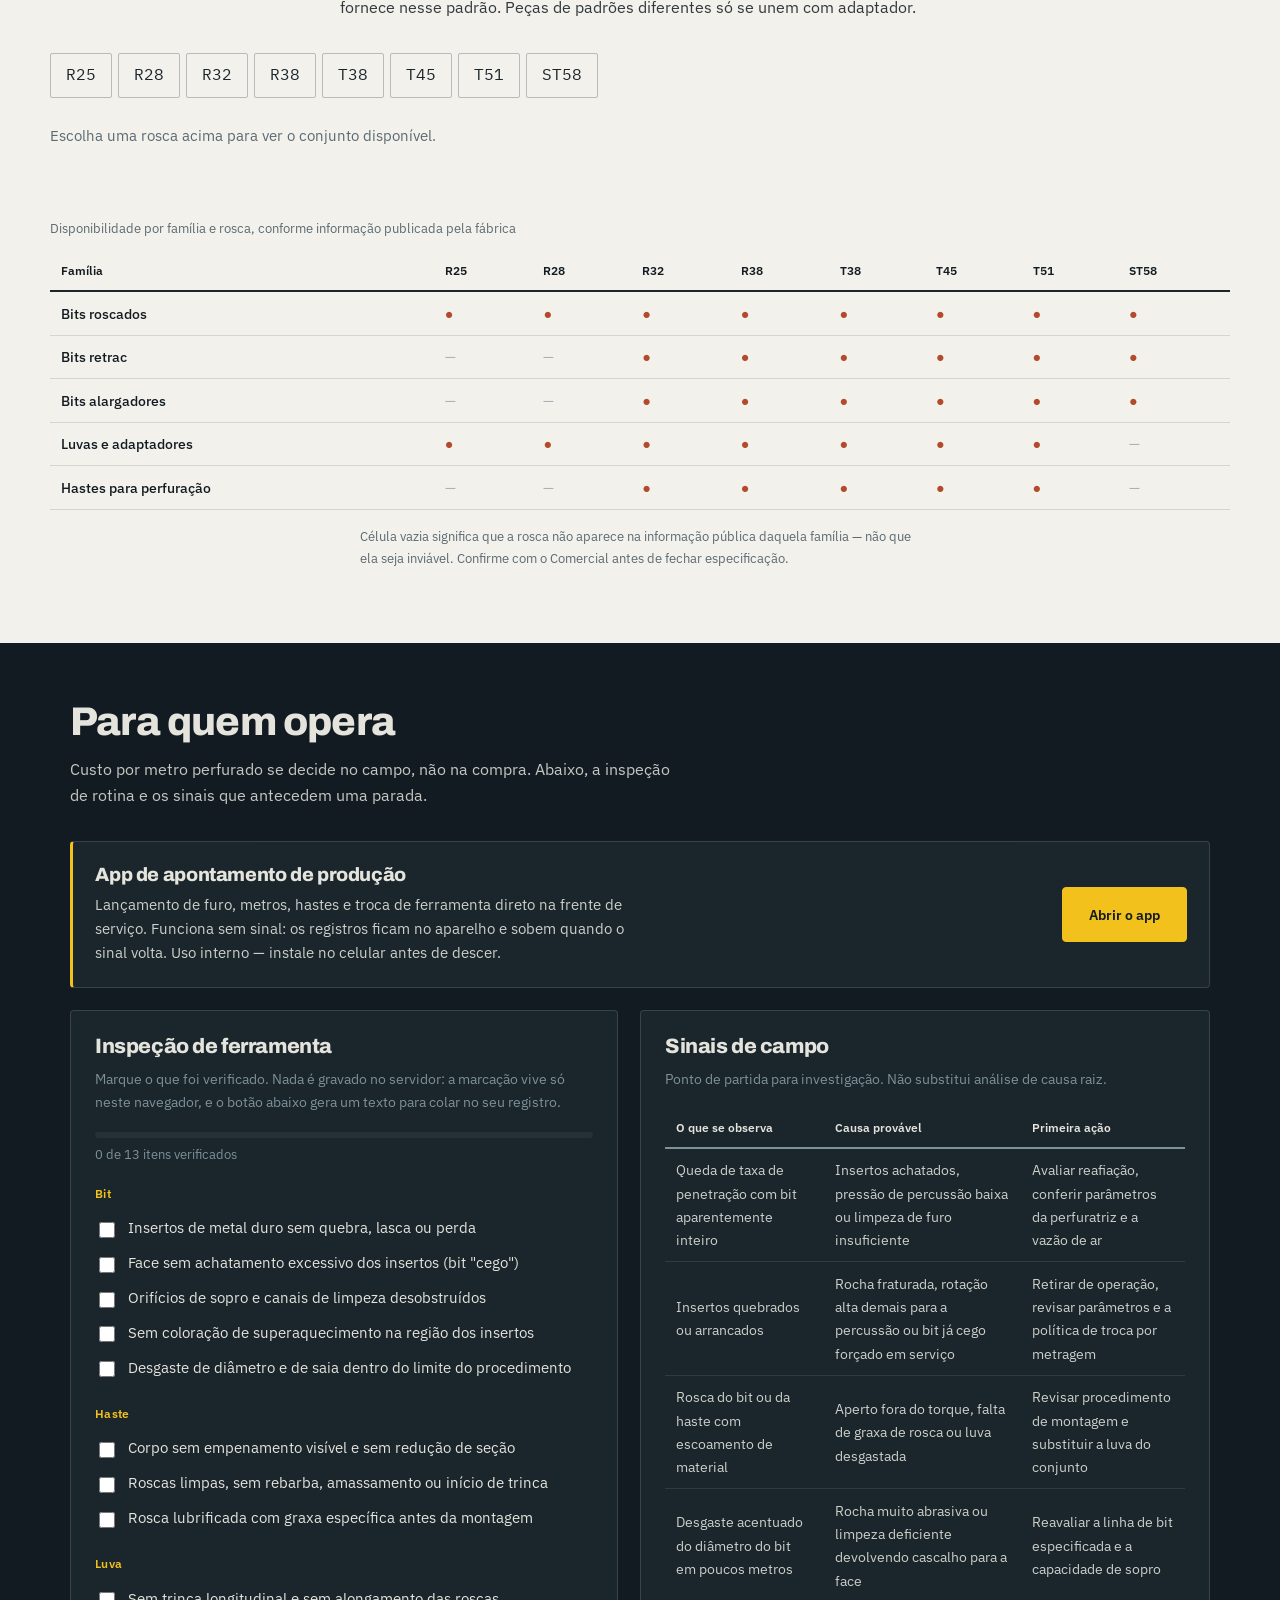
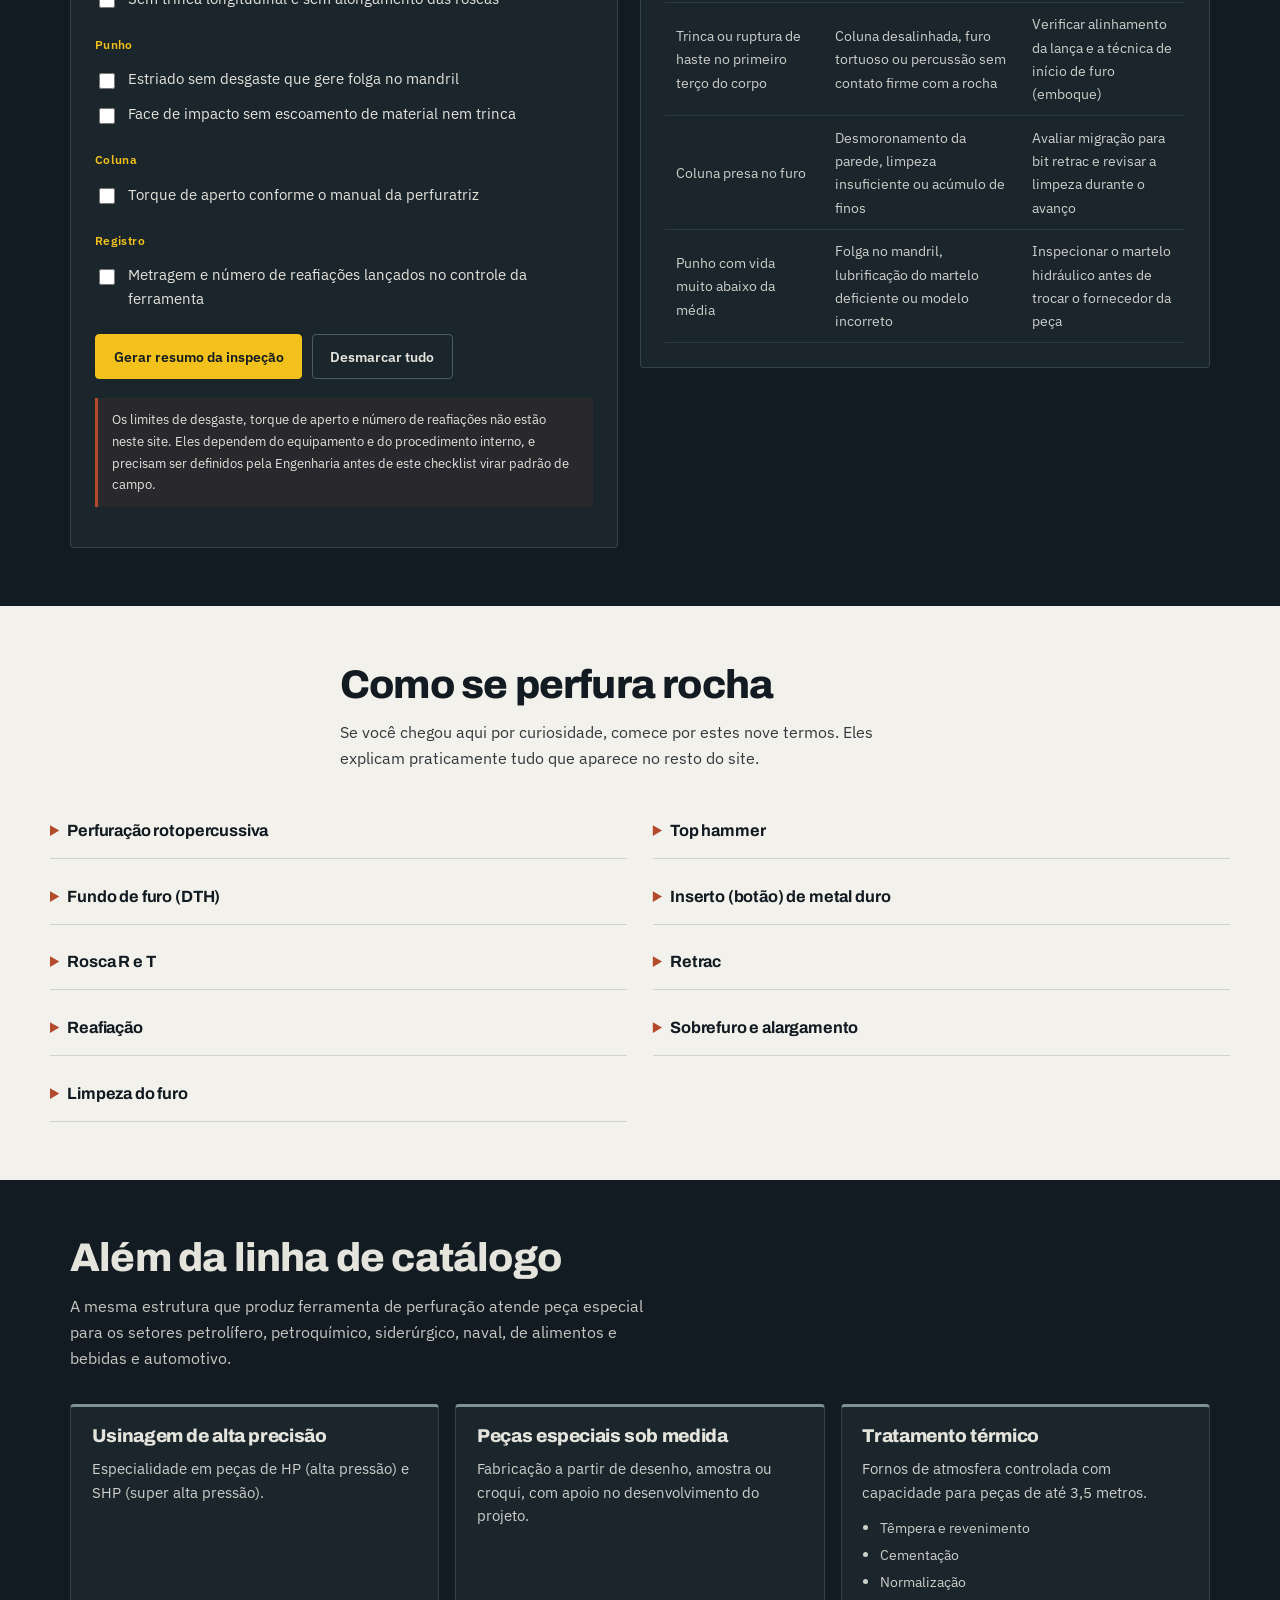
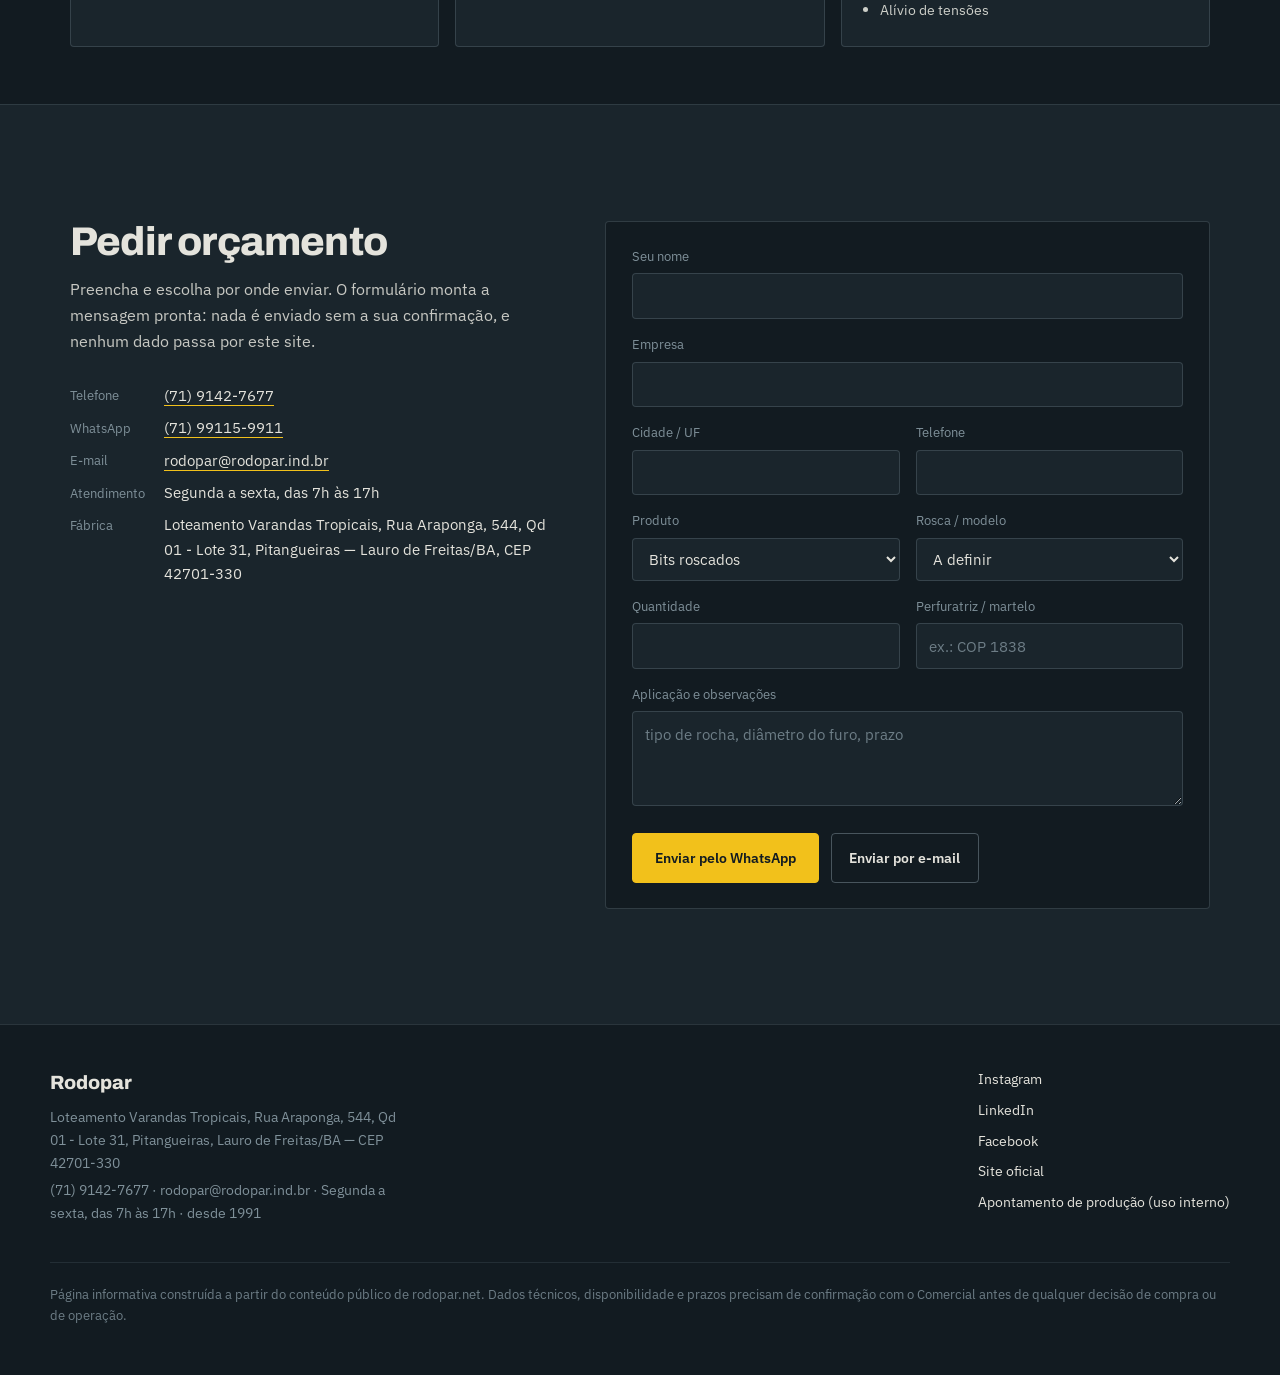
==== commit 881ba63a: "Update contact information in index.html" ====
--- a/index.html
+++ b/index.html
@@ -961,10 +961,10 @@
   uf: 'BA',
   endereco: 'Loteamento Varandas Tropicais, Rua Araponga, 544, Qd 01 - Lote 31, Pitangueiras',
   cep: '42701-330',
-  telefone: '(71) 8383-4217',
-  telefoneLink: 'tel:+557183834217',
-  whatsapp: '(71) 98723-8362',
-  whatsappNumero: '5571987238362',
+  telefone: '(71) 9142-7677',
+  telefoneLink: 'tel:+557191427677',
+  whatsapp: '(71) 99115-9911',
+  whatsappNumero: '5571991159911',
   email: 'rodopar@rodopar.ind.br',
   atendimento: 'Segunda a sexta, das 7h às 17h',
   site: 'https://www.rodopar.net',
